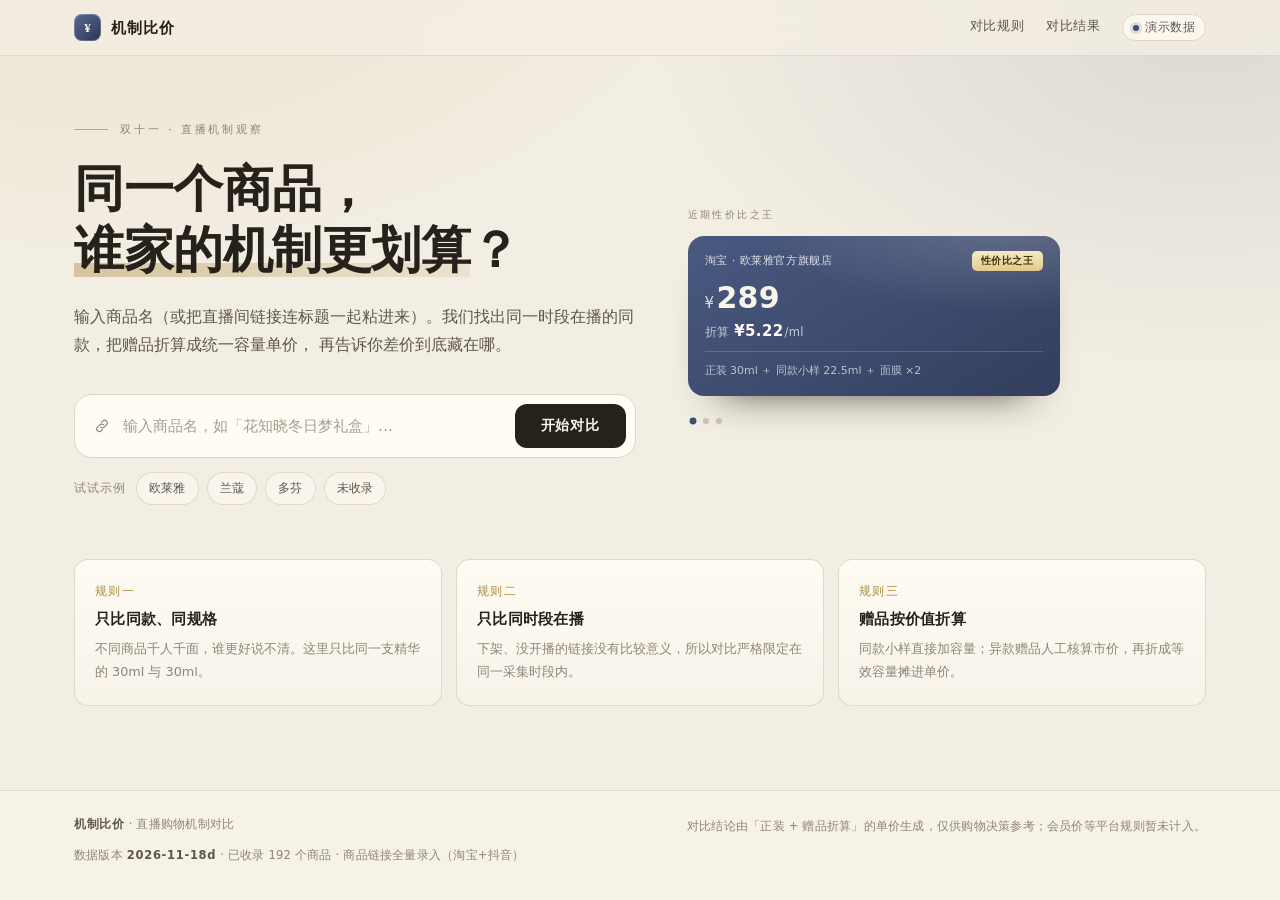
==== index.html @ 6959485c "Add files via upload" ====
<!DOCTYPE html>
<html lang="zh-CN">
<head>
<meta charset="UTF-8">
<meta name="viewport" content="width=device-width, initial-scale=1">
<title>机制比价 · 直播购物机制对比</title>
<link rel="stylesheet" href="assets/style.css">
</head>
<body>

<header class="nav">
  <div class="nav-inner">
    <a class="brand" href="#top">
      <span class="brand-mark"></span>
      <span class="brand-text">
        <strong>机制比价</strong>
      </span>
    </a>
    <nav class="nav-links">
      <a href="#rules">对比规则</a>
      <a href="#result" id="nav-result">对比结果</a>
      <span class="chip"><i></i>演示数据</span>
    </nav>
  </div>
</header>

<main id="top">

  <!-- 首页：输入 -->
  <section class="hero" id="home">
    <div class="hero-grid">
      <div class="hero-copy">
        <p class="eyebrow">双十一 · 直播机制观察</p>
        <h1>同一个商品，<br><span class="hl">谁家的机制更划算</span>？</h1>
        <p class="lede">
          输入商品名（或把直播间链接连标题一起粘进来）。我们找出同一时段在播的同款，把赠品折算成统一容量单价，
          再告诉你差价到底藏在哪。
        </p>

        <form class="search" id="search-form" autocomplete="off">
          <span class="search-icon" aria-hidden="true">
            <svg viewBox="0 0 24 24" width="18" height="18" fill="none" stroke="currentColor" stroke-width="1.6" stroke-linecap="round">
              <path d="M10 13.5a3.5 3.5 0 0 0 5 0l3-3a3.5 3.5 0 0 0-5-5l-1.6 1.6"/>
              <path d="M14 10.5a3.5 3.5 0 0 0-5 0l-3 3a3.5 3.5 0 0 0 5 5l1.6-1.6"/>
            </svg>
          </span>
          <input id="link-input" type="text" placeholder="输入商品名，如「花知晓冬日梦礼盒」…" aria-label="商品搜索">
          <button type="submit">开始对比</button>
        </form>

        <div class="samples">
          <span class="samples-label">试试示例</span>
          <button class="sample" data-sample="loreal">欧莱雅</button>
          <button class="sample" data-sample="lancome">兰蔻</button>
          <button class="sample" data-sample="dove">多芬</button>
          <button class="sample" data-sample="empty">未收录</button>
        </div>
      </div>

      <aside class="visual" aria-hidden="true">
        <p class="visual-label">近期性价比之王</p>

        <div class="vstage">
          <div class="vcard winner tone-a">
            <div class="vtop">
              <span>淘宝 · 欧莱雅官方旗舰店</span>
              <span class="vflag">性价比之王</span>
            </div>
            <div class="vprice"><span class="cur">¥</span>289</div>
            <div class="vunit">折算 <b>¥5.22</b>/ml</div>
            <div class="vmeta">正装 30ml ＋ 同款小样 22.5ml ＋ 面膜 ×2</div>
          </div>

          <div class="vcard winner tone-b">
            <div class="vtop">
              <span>抖音 · 大杨的日用铺</span>
              <span class="vflag">性价比之王</span>
            </div>
            <div class="vprice"><span class="cur">¥</span>59.9</div>
            <div class="vunit">折算 <b>¥0.067</b>/ml</div>
            <div class="vmeta">洗发水 700ml ＋ 同款旅行装 200ml</div>
          </div>

          <div class="vcard winner tone-c">
            <div class="vtop">
              <span>抖音 · 琦儿直播间</span>
              <span class="vflag">性价比之王</span>
            </div>
            <div class="vprice"><span class="cur">¥</span>899</div>
            <div class="vunit">折算 <b>¥17.98</b>/ml</div>
            <div class="vmeta">小黑瓶 50ml ＋ 同款小样 30ml ＋ 眼罩 ×1</div>
          </div>
        </div>

        <div class="vdots"><i></i><i></i><i></i></div>
      </aside>
    </div>

    <ul class="rules" id="rules">
      <li>
        <span class="rule-no">规则一</span>
        <h3>只比同款、同规格</h3>
        <p>不同商品千人千面，谁更好说不清。这里只比同一支精华的 30ml 与 30ml。</p>
      </li>
      <li>
        <span class="rule-no">规则二</span>
        <h3>只比同时段在播</h3>
        <p>下架、没开播的链接没有比较意义，所以对比严格限定在同一采集时段内。</p>
      </li>
      <li>
        <span class="rule-no">规则三</span>
        <h3>赠品按价值折算</h3>
        <p>同款小样直接加容量；异款赠品人工核算市价，再折成等效容量摊进单价。</p>
      </li>
    </ul>
  </section>

  <!-- 结果页 -->
  <section class="result" id="result" hidden aria-live="polite"></section>

</main>

<footer class="site-foot">
  <div class="foot-inner">
    <p><strong>机制比价</strong> · 直播购物机制对比</p>
    <p class="foot-note">对比结论由「正装 + 赠品折算」的单价生成，仅供购物决策参考；会员价等平台规则暂未计入。</p>
    <p class="foot-note">数据版本 <strong>2026-11-18d</strong> · 已收录 192 个商品 · 商品链接全量录入（淘宝+抖音）</p>
  </div>
</footer>

<script src="assets/data-v4.js"></script>
<script src="assets/app-v3.js"></script>
</body>
</html>
---- assets/style.css ----
/* ============ Design tokens ============ */
:root {
  --paper: #F3EEE3;
  --paper-2: #FBF7EE;
  --card: #FFFCF5;
  --ink: #26221B;
  --ink-2: #5D564B;
  --ink-3: #8E8577;
  --line: #DFD6C4;
  --line-2: #EDE5D6;

  --accent: #3E4C6E;
  --accent-d: #2C3550;
  --clay: #9A4E44;
  --clay-d: #7E3D35;
  --teal: #4E6A66;
  --teal-d: #3C5350;
  --sand: #A4874F;
  --sand-d: #85692F;

  --gold: #B08A3E;
  --radius-l: 18px;
  --shadow-soft: 0 26px 50px -38px rgba(38, 34, 27, .6);

  --sans: "PingFang SC", "Hiragino Sans GB", "Microsoft YaHei", system-ui, -apple-system, "Segoe UI", sans-serif;
  --serif: Georgia, "Times New Roman", "Songti SC", "SimSun", serif;
}

*, *::before, *::after { box-sizing: border-box; }

html { scroll-behavior: smooth; }

body {
  margin: 0;
  min-height: 100vh;
  display: flex;
  flex-direction: column;
  font-family: var(--sans);
  color: var(--ink);
  background:
    radial-gradient(920px 520px at 8% -10%, rgba(176, 138, 62, .12), transparent 70%),
    radial-gradient(820px 520px at 94% 2%, rgba(62, 76, 110, .13), transparent 68%),
    var(--paper);
  -webkit-font-smoothing: antialiased;
  text-rendering: optimizeLegibility;
}

main { flex: 1 0 auto; }
.site-foot { flex: 0 0 auto; }

::selection { background: rgba(176, 138, 62, .25); }

/* ============ Nav ============ */
.nav {
  position: sticky;
  top: 0;
  z-index: 50;
  background: rgba(243, 238, 227, .84);
  backdrop-filter: blur(12px);
  border-bottom: 1px solid rgba(223, 214, 196, .85);
}

.nav-inner {
  max-width: 1180px;
  margin: 0 auto;
  padding: 14px 24px;
  display: flex;
  align-items: center;
  justify-content: space-between;
  gap: 16px;
}

.brand { display: flex; align-items: center; gap: 10px; text-decoration: none; color: var(--ink); }

.brand-mark {
  position: relative;
  width: 27px; height: 27px;
  border-radius: 8px;
  background: linear-gradient(140deg, #5A6A94, var(--accent-d));
  box-shadow: inset 0 0 0 1px rgba(255, 255, 255, .22);
}
.brand-mark::after {
  content: "¥";
  position: absolute; inset: 0;
  display: grid; place-items: center;
  color: #F7F2E4;
  font-family: var(--serif);
  font-size: 13px; font-weight: 700;
}

.brand-text { display: flex; flex-direction: column; line-height: 1.2; }
.brand-text strong { font-size: 15px; letter-spacing: .07em; }

.nav-links { display: flex; align-items: center; gap: 22px; font-size: 13px; }
.nav-links a {
  position: relative;
  color: var(--ink-2);
  text-decoration: none;
  letter-spacing: .04em;
  padding-bottom: 3px;
}
.nav-links a::after {
  content: "";
  position: absolute; left: 0; right: 100%; bottom: 0;
  height: 1px; background: var(--ink);
  transition: right .28s ease;
}
.nav-links a:hover { color: var(--ink); }
.nav-links a:hover::after { right: 0; }

.chip {
  display: inline-flex; align-items: center; gap: 6px;
  font-size: 11.5px; letter-spacing: .04em;
  padding: 5px 10px;
  border-radius: 99px;
  border: 1px solid var(--line);
  background: rgba(255, 252, 245, .7);
  color: var(--ink-2);
  white-space: nowrap;
}
.chip i {
  width: 6px; height: 6px; border-radius: 50%;
  background: var(--accent);
  box-shadow: 0 0 0 3px rgba(62, 76, 110, .16);
}

/* ============ Hero ============ */
.hero {
  max-width: 1180px;
  margin: 0 auto;
  padding: 66px 24px 34px;
}

.hero-grid {
  display: grid;
  grid-template-columns: minmax(0, 1.04fr) minmax(0, .96fr);
  gap: 52px;
  align-items: center;
}

.eyebrow {
  margin: 0 0 22px;
  font-size: 11px;
  letter-spacing: .26em;
  text-transform: uppercase;
  color: var(--ink-3);
  display: flex; align-items: center; gap: 12px;
}
.eyebrow::before {
  content: "";
  width: 34px; height: 1px;
  background: var(--gold);
  opacity: .7;
}

h1 {
  margin: 0;
  font-size: clamp(32px, 3.9vw, 52px);
  line-height: 1.22;
  letter-spacing: -.01em;
  font-weight: 700;
}

.hl {
  white-space: nowrap;
  background-image: linear-gradient(90deg, rgba(176, 138, 62, .42), rgba(176, 138, 62, .12));
  background-repeat: no-repeat;
  background-size: 100% .28em;
  background-position: 0 96%;
}

.lede {
  max-width: 620px;
  margin: 22px 0 0;
  font-size: 15.5px;
  line-height: 1.85;
  color: var(--ink-2);
}

/* Search */
.search {
  display: flex;
  align-items: center;
  gap: 8px;
  max-width: 720px;
  margin: 34px 0 14px;
  padding: 9px 9px 9px 18px;
  background: var(--card);
  border: 1px solid var(--line);
  border-radius: 18px;
  box-shadow: 0 24px 44px -34px rgba(38, 34, 27, .65);
  transition: border-color .2s ease, box-shadow .2s ease;
}
.search:focus-within {
  border-color: rgba(62, 76, 110, .55);
  box-shadow: 0 0 0 4px rgba(62, 76, 110, .1), 0 24px 44px -34px rgba(38, 34, 27, .65);
}
.search-icon { color: var(--ink-3); display: flex; }
.search input {
  flex: 1;
  min-width: 0;
  padding: 12px 4px;
  border: 0;
  background: none;
  outline: none;
  font-family: inherit;
  font-size: 15px;
  color: var(--ink);
}
.search input::placeholder { color: #A79E8E; }

.search button {
  flex: 0 0 auto;
  padding: 13px 26px;
  border: 0;
  border-radius: 12px;
  background: var(--ink);
  color: #FBF7EC;
  font-family: inherit;
  font-size: 14px;
  font-weight: 600;
  letter-spacing: .05em;
  cursor: pointer;
  transition: transform .18s ease, background .18s ease, box-shadow .18s ease;
}
.search button:hover { background: #3A3429; transform: translateY(-1px); box-shadow: 0 10px 20px -14px rgba(38, 34, 27, .9); }
.search button:active { transform: translateY(0); }

.shake { animation: shake .38s ease; }
@keyframes shake {
  0%, 100% { transform: translateX(0); }
  25% { transform: translateX(-5px); }
  50% { transform: translateX(5px); }
  75% { transform: translateX(-3px); }
}

/* Samples */
.samples {
  display: flex;
  flex-wrap: wrap;
  align-items: center;
  gap: 8px;
  font-size: 12px;
  color: var(--ink-3);
}
.samples-label { letter-spacing: .08em; margin-right: 2px; }
.sample {
  padding: 7px 12px;
  border-radius: 99px;
  border: 1px solid rgba(223, 214, 196, .9);
  background: rgba(255, 252, 245, .55);
  color: var(--ink-2);
  font-family: inherit;
  font-size: 12px;
  letter-spacing: .02em;
  cursor: pointer;
  transition: all .18s ease;
}
.sample:hover {
  border-color: rgba(62, 76, 110, .55);
  color: var(--accent-d);
  background: rgba(255, 255, 250, .95);
  transform: translateY(-1px);
}
.sample.is-active {
  background: var(--accent-d);
  border-color: var(--accent-d);
  color: #F8F4E7;
}

/* Hero visual */
.visual {
  position: relative;
  display: flex;
  flex-direction: column;
  gap: 12px;
  padding-top: 4px;
}
.visual-label {
  margin: 0 0 2px;
  font-size: 10px;
  letter-spacing: .24em;
  text-transform: uppercase;
  color: var(--ink-3);
}
.vcard {
  position: relative;
  padding: 15px 17px 16px;
  border-radius: 16px;
  color: #F8F4E9;
  overflow: hidden;
  isolation: isolate;
  box-shadow: 0 26px 42px -32px rgba(38, 34, 27, .95);
  animation: cardIn .55s cubic-bezier(.22, .61, .36, 1) both;
}
.vcard::before {
  content: "";
  position: absolute; inset: 0;
  z-index: -1;
  background:
    radial-gradient(120% 100% at 88% -10%, rgba(255, 255, 255, .2), transparent 58%),
    linear-gradient(148deg, var(--c1), var(--c2));
}
.vstage {
  position: relative;
  height: 168px;
}
.vcard.winner {
  --c1: #4A5980; --c2: #333E5E;
  position: absolute;
  top: 0; left: 0;
  width: min(372px, 100%);
  margin: 0;
  opacity: 0;
  transform: translateY(14px) scale(.985);
  transition: opacity .4s ease, transform .4s ease;
  animation: none;
}
.vcard.winner.tone-b { --c1: #44717A; --c2: #2F555D; }
.vcard.winner.tone-c { --c1: #7E7089; --c2: #584C63; }
.vcard.winner.is-on { opacity: 1; transform: none; }

.vdots {
  display: flex;
  gap: 7px;
  margin: 2px 2px 0;
}
.vdots i {
  width: 6px; height: 6px;
  border-radius: 50%;
  background: #CFC5B0;
  transition: background .4s ease, transform .4s ease;
}
.vdots i.is-on { background: var(--accent); transform: scale(1.15); }

.vtop {
  display: flex;
  align-items: center;
  justify-content: space-between;
  gap: 10px;
  font-size: 11px;
  letter-spacing: .05em;
  color: rgba(255, 255, 255, .82);
}
.vrank {
  font-size: 10px;
  padding: 2px 8px;
  border-radius: 99px;
  border: 1px solid rgba(255, 255, 255, .24);
  color: rgba(255, 255, 255, .7);
}
.vflag {
  font-size: 10px;
  font-weight: 700;
  padding: 3px 9px;
  border-radius: 5px;
  color: #46360F;
  background: linear-gradient(180deg, #F6E9C2, #E3CA8B);
}
.vprice {
  display: flex;
  align-items: baseline;
  gap: 2px;
  margin-top: 12px;
  font-size: 30px;
  font-weight: 700;
  line-height: 1;
  letter-spacing: .01em;
}
.vprice .cur { font-size: 15px; font-weight: 500; opacity: .85; }
.vunit {
  margin-top: 9px;
  font-size: 11.5px;
  letter-spacing: .03em;
  color: rgba(255, 255, 255, .7);
}
.vunit b { font-size: 15px; font-weight: 700; color: #FFFDF6; margin: 0 1px; }
.vmeta {
  margin-top: 11px;
  padding-top: 10px;
  border-top: 1px solid rgba(255, 255, 255, .17);
  font-size: 11px;
  line-height: 1.65;
  color: rgba(255, 255, 255, .66);
}

/* Rules */
.rules {
  list-style: none;
  margin: 54px 0 0;
  padding: 0;
  display: grid;
  grid-template-columns: repeat(3, minmax(0, 1fr));
  gap: 14px;
}
.rules li {
  padding: 20px 20px 22px;
  border-radius: 14px;
  border: 1px solid rgba(223, 214, 196, .9);
  background: linear-gradient(180deg, rgba(255, 252, 245, .9), rgba(251, 247, 238, .55));
  box-shadow: 0 1px 0 rgba(255, 255, 255, .6) inset;
}
.rule-no {
  font-family: var(--serif);
  font-size: 12px;
  letter-spacing: .12em;
  color: var(--gold);
}
.rules h3 {
  margin: 10px 0 8px;
  font-size: 14.5px;
  font-weight: 600;
  letter-spacing: .02em;
}
.rules p {
  margin: 0;
  font-size: 12.8px;
  line-height: 1.8;
  color: var(--ink-3);
}

/* ============ Result ============ */
.result {
  max-width: 1180px;
  margin: 0 auto;
  padding: 26px 24px 90px;
}
.result.appear { animation: fadeUp .55s cubic-bezier(.22, .61, .36, 1) both; }

@keyframes fadeUp {
  from { opacity: 0; transform: translateY(14px); }
  to { opacity: 1; transform: translateY(0); }
}

.result-head {
  display: flex;
  align-items: center;
  justify-content: space-between;
  flex-wrap: wrap;
  gap: 14px;
  margin-bottom: 18px;
}
.result-head .left { display: flex; align-items: center; gap: 12px; flex-wrap: wrap; }
.result-head h2 {
  margin: 0;
  font-size: 25px;
  letter-spacing: .01em;
  font-weight: 700;
}
.stamp {
  display: inline-flex; align-items: center; gap: 7px;
  padding: 5px 11px;
  border-radius: 99px;
  border: 1px solid var(--line);
  background: rgba(255, 252, 245, .8);
  font-size: 11.5px;
  color: var(--ink-3);
  letter-spacing: .03em;
}
.stamp svg { color: var(--accent); }

.btn-ghost {
  padding: 10px 18px;
  border-radius: 10px;
  border: 1px solid var(--ink);
  background: transparent;
  color: var(--ink);
  font-family: inherit;
  font-size: 13px;
  letter-spacing: .04em;
  cursor: pointer;
  transition: all .2s ease;
}
.btn-ghost:hover { background: var(--ink); color: #FBF7EC; }

/* Product bar */
.product-bar {
  display: flex;
  align-items: center;
  gap: 16px;
  flex-wrap: wrap;
  padding: 15px 20px;
  margin-bottom: 18px;
  border-radius: 16px;
  border: 1px solid var(--line);
  background: linear-gradient(180deg, #FFFCF6, #FAF5E9);
}
.pb-thumb {
  width: 42px; height: 52px;
  flex: 0 0 auto;
  display: grid; place-items: center;
  border-radius: 9px;
  background: #F1EAD9;
  border: 1px solid rgba(223, 214, 196, .9);
}
.pb-thumb svg { height: 42px; width: auto; }
.pb-text { min-width: 0; }
.pb-text .pb-brand {
  font-size: 10.5px;
  letter-spacing: .18em;
  color: var(--ink-3);
  text-transform: uppercase;
  margin-bottom: 4px;
}
.pb-text h3 {
  margin: 0;
  font-size: 16px;
  font-weight: 650;
  letter-spacing: .01em;
}
.pb-tags { display: flex; align-items: center; gap: 7px; margin-top: 7px; flex-wrap: wrap; }
.pb-tag {
  font-size: 11px;
  padding: 3px 8px;
  border-radius: 5px;
  background: rgba(62, 76, 110, .1);
  color: var(--accent-d);
  letter-spacing: .03em;
}
.pb-tag.neutral { background: rgba(142, 133, 119, .12); color: var(--ink-2); }
.pb-meta {
  margin-left: auto;
  display: flex;
  align-items: center;
  gap: 8px;
  flex-wrap: wrap;
  font-size: 11.5px;
  color: var(--ink-3);
}
.pb-meta span { display: inline-flex; align-items: center; gap: 6px; }
.pb-meta span + span::before {
  content: "";
  width: 1px; height: 11px;
  background: var(--line);
  margin-right: 4px;
}

/* Cards */
.cards {
  display: flex;
  flex-wrap: wrap;
  gap: 15px;
  margin-bottom: 24px;
}

.lcard {
  position: relative;
  flex: 1 1 240px;
  max-width: 620px;
  padding: 19px 20px 18px;
  border-radius: var(--radius-l);
  color: #F8F4E9;
  overflow: hidden;
  isolation: isolate;
  box-shadow: 0 26px 44px -34px rgba(38, 34, 27, .85);
  animation: cardIn .5s cubic-bezier(.22, .61, .36, 1) both;
}
.lcard:nth-child(2) { animation-delay: .06s; }
.lcard:nth-child(3) { animation-delay: .12s; }
.lcard:nth-child(4) { animation-delay: .18s; }

@keyframes cardIn {
  from { opacity: 0; transform: translateY(12px) scale(.99); }
  to { opacity: 1; transform: none; }
}

.lcard::before {
  content: "";
  position: absolute; inset: 0;
  z-index: -1;
  background:
    radial-gradient(120% 100% at 88% -10%, rgba(255, 255, 255, .20), transparent 58%),
    linear-gradient(148deg, var(--c1), var(--c2));
}

.lcard[data-tone="indigo"]  { --c1: #4A5980; --c2: #333E5E; }
.lcard[data-tone="mist"]    { --c1: #66799A; --c2: #4C5B77; }
.lcard[data-tone="slate"]   { --c1: #44717A; --c2: #2F555D; }
.lcard[data-tone="mauve"]   { --c1: #7E7089; --c2: #584C63; }

.lcard .top-row {
  display: flex;
  align-items: center;
  justify-content: space-between;
  gap: 10px;
}

.pill {
  display: inline-flex; align-items: center; gap: 6px;
  padding: 5px 10px;
  border-radius: 99px;
  font-size: 11px;
  letter-spacing: .04em;
  background: rgba(255, 255, 255, .16);
  border: 1px solid rgba(255, 255, 255, .22);
  color: rgba(255, 255, 255, .92);
  white-space: nowrap;
}
.pill.official { background: rgba(255, 255, 255, .94); color: #4A4132; border-color: transparent; }

.rank-pill {
  padding: 4px 10px;
  border-radius: 6px;
  font-size: 11px;
  letter-spacing: .04em;
  color: rgba(255, 255, 255, .68);
  border: 1px solid rgba(255, 255, 255, .22);
  white-space: nowrap;
}
.rank-pill.best {
  color: #46360F;
  font-weight: 700;
  border-color: transparent;
  background: linear-gradient(180deg, #F6E9C2, #E3CA8B);
  box-shadow: 0 6px 14px -10px rgba(0, 0, 0, .8);
}

.lcard .main {
  display: flex;
  align-items: center;
  gap: 14px;
  margin: 15px 0 12px;
}
.thumb {
  flex: 0 0 auto;
  width: 64px; height: 82px;
  border-radius: 10px;
  display: grid; place-items: center;
  background: rgba(255, 255, 255, .13);
  border: 1px solid rgba(255, 255, 255, .2);
}
.thumb svg { height: 62px; width: auto; display: block; }

.main-text { min-width: 0; }
.channel {
  display: flex; align-items: center; gap: 7px;
  flex-wrap: wrap;
  font-size: 14.5px;
  font-weight: 650;
  letter-spacing: .02em;
  line-height: 1.35;
}
.channel .dot { width: 5px; height: 5px; border-radius: 50%; background: rgba(255, 255, 255, .55); flex: 0 0 auto; }
.verified {
  display: inline-flex; align-items: center; justify-content: center;
  width: 16px; height: 16px;
  flex: 0 0 auto;
  border-radius: 50%;
  background: rgba(255, 255, 255, .92);
  color: #41517C;
}
.price-row {
  display: flex;
  align-items: baseline;
  flex-wrap: wrap;
  gap: 4px 9px;
  margin-top: 6px;
}

/* 4 列及以上时的紧凑排列 */
.cards.dense .lcard { padding: 17px 16px 16px; }
.cards.dense .price { font-size: 23px; }
.cards.dense .price .cur { font-size: 13px; }
.cards.dense .was { font-size: 10.5px; }
.cards.dense .off-tag { font-size: 10px; padding: 2px 6px; }
.cards.dense .thumb { width: 54px; height: 70px; }
.cards.dense .thumb svg { height: 52px; }
.cards.dense .share { width: 94px; }
.cards.dense .bundle { font-size: 11.8px; line-height: 1.8; }
.cards.dense .unit-block .v { font-size: 15.5px; }
.price { font-size: 27px; font-weight: 700; letter-spacing: .01em; line-height: 1; }
.price .cur { font-size: 15px; font-weight: 500; margin-right: 1px; opacity: .85; }
.was {
  font-size: 11.5px;
  color: rgba(255, 255, 255, .55);
  text-decoration: line-through;
}
.off-tag {
  font-size: 10.5px;
  padding: 2px 7px;
  border-radius: 4px;
  background: rgba(255, 255, 255, .17);
  border: 1px solid rgba(255, 255, 255, .2);
  letter-spacing: .03em;
  white-space: nowrap;
}

.bundle {
  margin: 0 0 12px;
  padding: 0;
  list-style: none;
  font-size: 12.4px;
  line-height: 1.85;
  color: rgba(255, 255, 255, .82);
}
.bundle li { display: flex; gap: 8px; }
.bundle li::before {
  content: "";
  flex: 0 0 auto;
  width: 4px; height: 4px;
  margin-top: .72em;
  border-radius: 50%;
  background: rgba(255, 255, 255, .45);
}

.lcard .foot {
  display: flex;
  align-items: flex-end;
  justify-content: space-between;
  gap: 12px;
  padding-top: 12px;
  border-top: 1px solid rgba(255, 255, 255, .18);
}
.unit-block .k {
  font-size: 10px;
  letter-spacing: .09em;
  color: rgba(255, 255, 255, .58);
  margin-bottom: 4px;
}
.unit-block .v {
  font-size: 17px;
  font-weight: 700;
  letter-spacing: .01em;
}
.unit-block .v small { font-size: 11px; font-weight: 500; opacity: .72; margin-left: 2px; }

.share { width: 118px; flex: 0 0 auto; }
.share .k {
  font-size: 10px;
  letter-spacing: .05em;
  color: rgba(255, 255, 255, .6);
  display: flex;
  justify-content: space-between;
  margin-bottom: 6px;
}
.bar {
  height: 5px;
  border-radius: 99px;
  background: rgba(255, 255, 255, .2);
  overflow: hidden;
}
.bar i {
  display: block;
  height: 100%;
  border-radius: 99px;
  background: rgba(255, 255, 255, .88);
  width: 0;
  animation: grow .9s cubic-bezier(.22, .61, .36, 1) .18s forwards;
}
@keyframes grow { to { width: var(--w); } }

.note {
  margin: 10px 0 0;
  font-size: 11px;
  color: rgba(255, 255, 255, .6);
  letter-spacing: .02em;
}

/* ============ Pick view（选择直播间） ============ */
.pick-hint { font-size: 12px; color: var(--ink-3); letter-spacing: .02em; }

.btn-back {
  display: inline-flex;
  align-items: center;
  gap: 7px;
  padding: 9px 14px 9px 11px;
  border-radius: 10px;
  border: 1px solid var(--line);
  background: transparent;
  color: var(--ink-2);
  font-family: inherit;
  font-size: 13px;
  letter-spacing: .03em;
  cursor: pointer;
  transition: all .18s ease;
}
.btn-back:hover { border-color: var(--ink); color: var(--ink); background: rgba(255, 252, 245, .8); }
.btn-back svg { flex: 0 0 auto; }

.btn-primary {
  padding: 12px 24px;
  border: 0;
  border-radius: 11px;
  background: var(--accent-d);
  color: #FBF7EC;
  font-family: inherit;
  font-size: 13.5px;
  font-weight: 600;
  letter-spacing: .05em;
  cursor: pointer;
  transition: transform .18s ease, background .18s ease, opacity .18s ease;
}
.btn-primary:hover:not([disabled]) { background: #3B4868; transform: translateY(-1px); }
.btn-primary[disabled] { opacity: .4; cursor: not-allowed; }

.pick-card {
  border-radius: var(--radius-l);
  border: 1px solid var(--line);
  background: var(--card);
  box-shadow: var(--shadow-soft);
  overflow: hidden;
}

.pick-row {
  display: flex;
  align-items: center;
  gap: 15px;
  padding: 14px 20px;
  border-bottom: 1px solid var(--line-2);
  cursor: pointer;
  user-select: none;
  transition: background .15s ease;
}
.pick-row:hover { background: #FBF7EF; }
.pick-row:last-of-type { border-bottom: 0; }
.pick-row.is-off { opacity: .45; }

.pick-rank {
  flex: 0 0 auto;
  width: 27px; height: 27px;
  border-radius: 8px;
  display: grid; place-items: center;
  background: #F1EADA;
  color: var(--ink-2);
  font-size: 12px;
  font-weight: 700;
}
.pick-row.is-top .pick-rank { background: rgba(62, 76, 110, .1); color: var(--accent-d); }

.pick-main { flex: 1; min-width: 0; }
.pick-name {
  display: flex;
  align-items: center;
  gap: 7px;
  flex-wrap: wrap;
  font-size: 14px;
  font-weight: 650;
  letter-spacing: .01em;
}
.pick-sub {
  margin-top: 4px;
  font-size: 12px;
  color: var(--ink-3);
  line-height: 1.6;
  overflow: hidden;
  text-overflow: ellipsis;
  white-space: nowrap;
}
.rec-tag {
  font-size: 10px;
  font-weight: 600;
  letter-spacing: .05em;
  padding: 2px 8px;
  border-radius: 99px;
  color: #8A6722;
  background: rgba(176, 138, 62, .12);
  border: 1px solid rgba(176, 138, 62, .3);
}

.pick-heat { flex: 0 0 132px; text-align: right; }
.heat-top {
  display: flex;
  align-items: baseline;
  justify-content: flex-end;
  gap: 5px;
}
.heat-num { font-size: 17px; font-weight: 700; color: var(--accent-d); letter-spacing: .01em; }
.heat-unit { font-size: 10px; color: var(--ink-3); letter-spacing: .08em; }
.heat-bar {
  display: block;
  width: 118px;
  height: 4px;
  margin: 7px 0 0 auto;
  border-radius: 99px;
  background: var(--line-2);
  overflow: hidden;
}
.heat-bar i { display: block; height: 100%; border-radius: 99px; background: var(--accent); opacity: .7; }

.pick-check {
  flex: 0 0 auto;
  width: 21px; height: 21px;
  border-radius: 6px;
  border: 1.5px solid #CFC5B0;
  background: #FFFDF8;
  position: relative;
  transition: all .15s ease;
}
.pick-row:hover .pick-check { border-color: var(--accent); }
.pick-row.is-checked .pick-check { background: var(--accent-d); border-color: var(--accent-d); }
.pick-check::after {
  content: "";
  position: absolute;
  left: 6.5px; top: 3px;
  width: 5px; height: 10px;
  border: solid #FBF7EC;
  border-width: 0 2px 2px 0;
  transform: rotate(45deg) scale(.6);
  opacity: 0;
  transition: all .15s ease;
}
.pick-row.is-checked .pick-check::after { opacity: 1; transform: rotate(45deg) scale(1); }

.pick-foot {
  display: flex;
  align-items: center;
  justify-content: space-between;
  flex-wrap: wrap;
  gap: 12px;
  padding: 15px 20px;
  background: #FBF7EF;
  border-top: 1px solid var(--line);
}
.pick-count { font-size: 12.5px; color: var(--ink-2); letter-spacing: .02em; }
.pick-count b { color: var(--accent-d); font-size: 14px; }
.pick-count.over { color: #9A4E44; }

.pick-row.deny { animation: shake .38s ease; }

/* ============ Compare table ============ */
.table-card {
  border-radius: var(--radius-l);
  border: 1px solid var(--line);
  background: var(--card);
  box-shadow: var(--shadow-soft);
  overflow: hidden;
}
.table-wrap { overflow-x: auto; }
.cmp {
  min-width: 760px;
}
.cmp .row {
  display: grid;
  grid-template-columns: var(--tpl, 152px 1fr 1fr);
  align-items: stretch;
}
.cmp .cell {
  padding: 13px 18px;
  border-bottom: 1px solid var(--line-2);
  font-size: 13.5px;
  color: var(--ink);
  display: flex;
  flex-direction: column;
  justify-content: center;
  min-width: 0;
}
.cmp .row:last-child .cell { border-bottom: 0; }
.cmp .cell.label {
  font-size: 12px;
  color: var(--ink-3);
  letter-spacing: .05em;
  background: linear-gradient(90deg, #FBF7EF, rgba(251, 247, 239, .3));
}
.cmp .cell:not(.label) {
  align-items: center;
  text-align: center;
  border-left: 1px solid var(--line-2);
}

.cmp .row.head .cell {
  padding-top: 16px;
  padding-bottom: 14px;
  border-bottom: 1px solid var(--line);
  background: #FBF7EF;
}
.col-head { align-items: center; text-align: center; gap: 5px; }
.col-head .p {
  font-size: 10.5px;
  letter-spacing: .1em;
  color: var(--ink-3);
}
.col-head .a { font-size: 13.5px; font-weight: 650; }
.col-head .best-flag {
  font-size: 10px;
  color: var(--gold);
  letter-spacing: .08em;
  font-weight: 600;
}

.cell.big b { font-size: 21px; font-weight: 700; letter-spacing: .01em; }
.cell.big em { font-style: normal; font-size: 11px; color: var(--ink-3); margin-left: 2px; }

.cell.best { background: rgba(176, 138, 62, .085); }
.cell.best b { color: #8A6722; }

.mark {
  width: 6px; height: 6px;
  margin-top: 7px;
  border-radius: 50%;
  border: 1.5px solid var(--gold);
  display: block;
}

.gift-line {
  display: flex;
  align-items: baseline;
  justify-content: center;
  gap: 6px;
  font-size: 12.5px;
  line-height: 1.75;
  color: var(--ink-2);
}
.gift-line em { font-style: normal; font-size: 11px; color: var(--ink-3); }

.mini-bar {
  width: 100%;
  max-width: 132px;
  height: 5px;
  border-radius: 99px;
  background: var(--line-2);
  overflow: hidden;
  margin-top: 7px;
}
.mini-bar i { display: block; height: 100%; background: var(--accent); border-radius: 99px; opacity: .75; }

.cell .muted { color: var(--ink-3); font-size: 12.5px; line-height: 1.7; }
.cell .strong { font-weight: 650; }

/* Conclusion */
.conclusion {
  margin-top: 18px;
  padding: 20px 22px;
  border-radius: 14px;
  border: 1px solid var(--line);
  border-left: 3px solid var(--gold);
  background: linear-gradient(120deg, #FBF6E9, #F5EEDD);
  font-size: 14px;
  line-height: 1.95;
  color: var(--ink-2);
}
.conclusion .lead {
  font-weight: 700;
  color: var(--ink);
  letter-spacing: .04em;
  margin-right: 6px;
}
.conclusion b { color: #8A6722; font-weight: 650; }

.provenance {
  margin-top: 14px;
  display: flex;
  flex-wrap: wrap;
  align-items: center;
  gap: 6px 14px;
  font-size: 11.5px;
  color: var(--ink-3);
  letter-spacing: .02em;
}
.provenance span { display: inline-flex; align-items: center; gap: 6px; }
.provenance span::before {
  content: "";
  width: 4px; height: 4px;
  border-radius: 50%;
  background: var(--line);
}
.provenance span:first-child::before { display: none; }
.provenance .warn { color: #9A6B3C; }

/* ============ Empty state ============ */
.empty {
  max-width: 880px;
  margin: 8px auto 0;
  padding: 54px 32px 50px;
  text-align: center;
  border-radius: var(--radius-l);
  border: 1px dashed rgba(190, 179, 158, .9);
  background: linear-gradient(180deg, rgba(255, 252, 245, .85), rgba(250, 245, 235, .55));
}
.empty-icon {
  width: 46px; height: 46px;
  margin: 0 auto 18px;
  border-radius: 50%;
  display: grid; place-items: center;
  background: #F1EADA;
  border: 1px solid rgba(223, 214, 196, .9);
  color: var(--ink-3);
}
.empty h3 {
  margin: 0 0 10px;
  font-size: 17px;
  font-weight: 650;
  letter-spacing: .02em;
}
.empty p {
  max-width: 460px;
  margin: 0 auto;
  font-size: 13px;
  line-height: 1.9;
  color: var(--ink-3);
}
.empty-meta {
  margin: 22px auto 24px;
  display: flex;
  justify-content: center;
  flex-wrap: wrap;
  gap: 7px;
  max-width: 520px;
}
.empty-meta span {
  font-size: 11.5px;
  padding: 4px 10px;
  border-radius: 99px;
  background: rgba(62, 76, 110, .08);
  color: var(--accent-d);
  letter-spacing: .02em;
}

/* ============ Footer ============ */
.site-foot {
  border-top: 1px solid rgba(223, 214, 196, .9);
  background: rgba(250, 246, 236, .6);
}
.foot-inner {
  max-width: 1180px;
  margin: 0 auto;
  padding: 26px 24px 34px;
  display: flex;
  justify-content: space-between;
  flex-wrap: wrap;
  gap: 10px 24px;
  font-size: 11.5px;
  color: var(--ink-3);
  letter-spacing: .02em;
}
.foot-inner p { margin: 0; }
.foot-inner strong { color: var(--ink-2); letter-spacing: .06em; }
.foot-note { max-width: 560px; line-height: 1.7; }

/* ============ Responsive ============ */
@media (max-width: 960px) {
  .hero-grid { grid-template-columns: 1fr; gap: 34px; }
  .visual { display: none; }
}

@media (max-width: 860px) {
  .rules { grid-template-columns: 1fr; gap: 10px; }
  .rules li { padding: 16px 18px; }
}

@media (max-width: 720px) {
  .nav-links a { display: none; }
  .hero { padding: 48px 20px 24px; }
  .lede { font-size: 14.5px; }
  .search {
    flex-wrap: wrap;
    padding: 12px;
    border-radius: 16px;
  }
  .search-icon { display: none; }
  .search input { flex: 1 1 100%; padding: 6px 8px 12px; }
  .search button { flex: 1 1 100%; }
  .result { padding: 20px 20px 70px; }
  .result-head h2 { font-size: 21px; }
  .pb-meta { margin-left: 0; width: 100%; }
  .lcard { max-width: none; }
  .cmp { min-width: 640px; }
  .cmp .cell { padding: 12px 12px; font-size: 12.5px; }
  .pick-row { padding: 12px 14px; gap: 11px; }
  .pick-rank { width: 24px; height: 24px; font-size: 11px; }
  .pick-heat { flex: 0 0 78px; }
  .heat-num { font-size: 15px; }
  .heat-bar { width: 68px; }
  .pick-sub { white-space: normal; }
  .pick-name { font-size: 13px; }
  .pick-foot { padding: 13px 14px; }
  .cell.big b { font-size: 17px; }
  .conclusion { font-size: 13px; padding: 16px 16px; }
  .empty { padding: 40px 20px; }
}
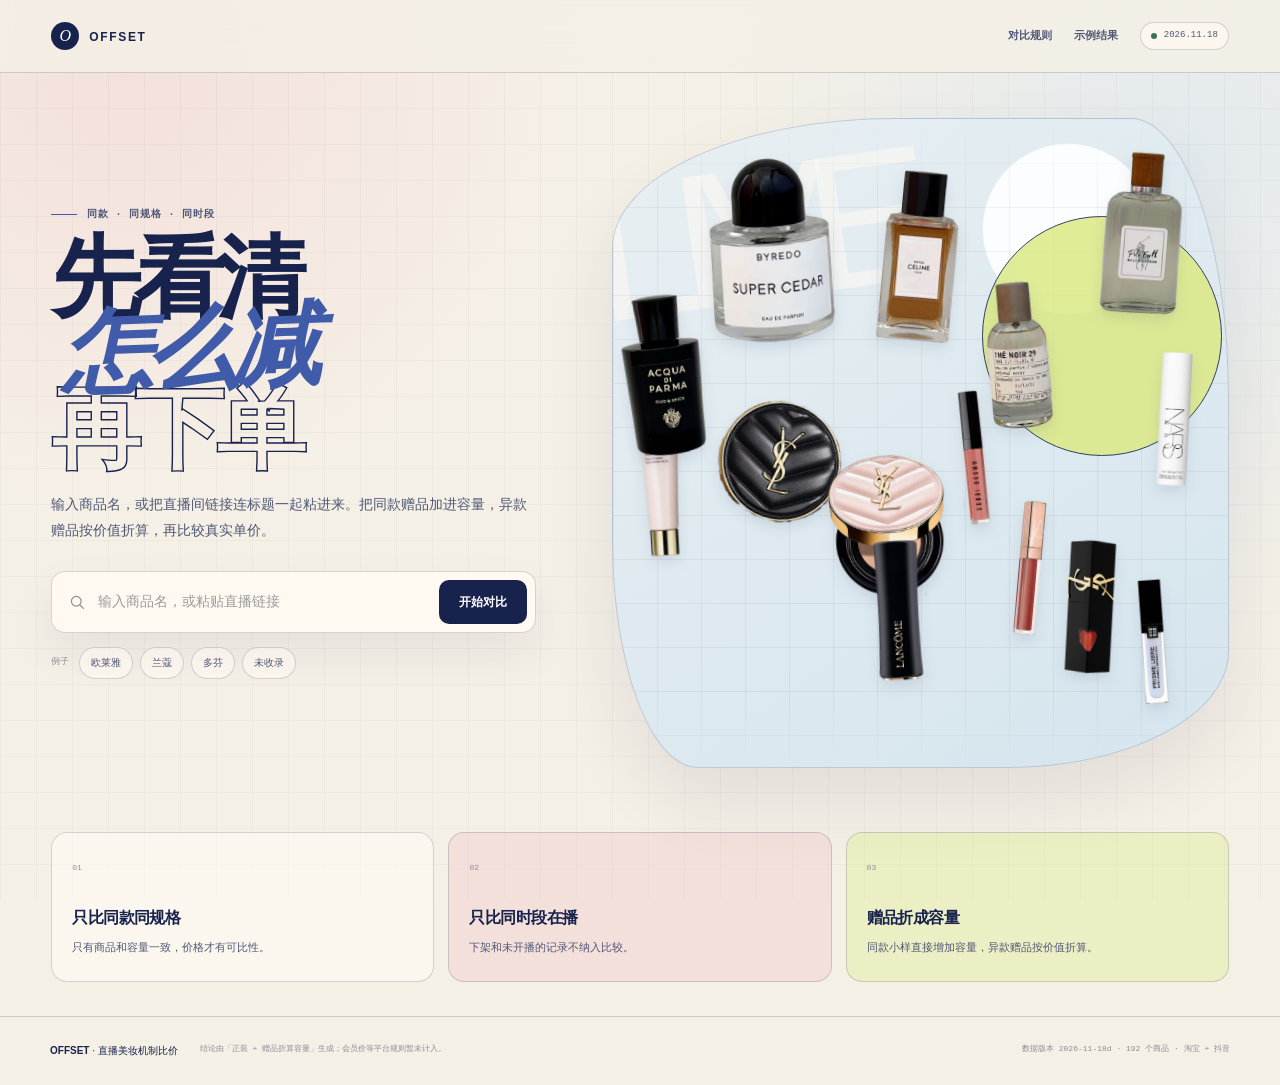
==== commit a29e0ef6: "Add files via upload" ====
--- a/index.html
+++ b/index.html
@@ -1,134 +1,149 @@
-<!DOCTYPE html>
-<html lang="zh-CN">
-<head>
-<meta charset="UTF-8">
-<meta name="viewport" content="width=device-width, initial-scale=1">
-<title>机制比价 · 直播购物机制对比</title>
-<link rel="stylesheet" href="assets/style.css">
-</head>
-<body>
-
-<header class="nav">
-  <div class="nav-inner">
-    <a class="brand" href="#top">
-      <span class="brand-mark"></span>
-      <span class="brand-text">
-        <strong>机制比价</strong>
-      </span>
-    </a>
-    <nav class="nav-links">
-      <a href="#rules">对比规则</a>
-      <a href="#result" id="nav-result">对比结果</a>
-      <span class="chip"><i></i>演示数据</span>
-    </nav>
-  </div>
-</header>
-
-<main id="top">
-
-  <!-- 首页：输入 -->
-  <section class="hero" id="home">
-    <div class="hero-grid">
-      <div class="hero-copy">
-        <p class="eyebrow">双十一 · 直播机制观察</p>
-        <h1>同一个商品，<br><span class="hl">谁家的机制更划算</span>？</h1>
-        <p class="lede">
-          输入商品名（或把直播间链接连标题一起粘进来）。我们找出同一时段在播的同款，把赠品折算成统一容量单价，
-          再告诉你差价到底藏在哪。
-        </p>
-
-        <form class="search" id="search-form" autocomplete="off">
-          <span class="search-icon" aria-hidden="true">
-            <svg viewBox="0 0 24 24" width="18" height="18" fill="none" stroke="currentColor" stroke-width="1.6" stroke-linecap="round">
-              <path d="M10 13.5a3.5 3.5 0 0 0 5 0l3-3a3.5 3.5 0 0 0-5-5l-1.6 1.6"/>
-              <path d="M14 10.5a3.5 3.5 0 0 0-5 0l-3 3a3.5 3.5 0 0 0 5 5l1.6-1.6"/>
-            </svg>
-          </span>
-          <input id="link-input" type="text" placeholder="输入商品名，如「花知晓冬日梦礼盒」…" aria-label="商品搜索">
-          <button type="submit">开始对比</button>
-        </form>
-
-        <div class="samples">
-          <span class="samples-label">试试示例</span>
-          <button class="sample" data-sample="loreal">欧莱雅</button>
-          <button class="sample" data-sample="lancome">兰蔻</button>
-          <button class="sample" data-sample="dove">多芬</button>
-          <button class="sample" data-sample="empty">未收录</button>
-        </div>
-      </div>
-
-      <aside class="visual" aria-hidden="true">
-        <p class="visual-label">近期性价比之王</p>
-
-        <div class="vstage">
-          <div class="vcard winner tone-a">
-            <div class="vtop">
-              <span>淘宝 · 欧莱雅官方旗舰店</span>
-              <span class="vflag">性价比之王</span>
-            </div>
-            <div class="vprice"><span class="cur">¥</span>289</div>
-            <div class="vunit">折算 <b>¥5.22</b>/ml</div>
-            <div class="vmeta">正装 30ml ＋ 同款小样 22.5ml ＋ 面膜 ×2</div>
-          </div>
-
-          <div class="vcard winner tone-b">
-            <div class="vtop">
-              <span>抖音 · 大杨的日用铺</span>
-              <span class="vflag">性价比之王</span>
-            </div>
-            <div class="vprice"><span class="cur">¥</span>59.9</div>
-            <div class="vunit">折算 <b>¥0.067</b>/ml</div>
-            <div class="vmeta">洗发水 700ml ＋ 同款旅行装 200ml</div>
-          </div>
-
-          <div class="vcard winner tone-c">
-            <div class="vtop">
-              <span>抖音 · 琦儿直播间</span>
-              <span class="vflag">性价比之王</span>
-            </div>
-            <div class="vprice"><span class="cur">¥</span>899</div>
-            <div class="vunit">折算 <b>¥17.98</b>/ml</div>
-            <div class="vmeta">小黑瓶 50ml ＋ 同款小样 30ml ＋ 眼罩 ×1</div>
-          </div>
-        </div>
-
-        <div class="vdots"><i></i><i></i><i></i></div>
-      </aside>
-    </div>
-
-    <ul class="rules" id="rules">
-      <li>
-        <span class="rule-no">规则一</span>
-        <h3>只比同款、同规格</h3>
-        <p>不同商品千人千面，谁更好说不清。这里只比同一支精华的 30ml 与 30ml。</p>
-      </li>
-      <li>
-        <span class="rule-no">规则二</span>
-        <h3>只比同时段在播</h3>
-        <p>下架、没开播的链接没有比较意义，所以对比严格限定在同一采集时段内。</p>
-      </li>
-      <li>
-        <span class="rule-no">规则三</span>
-        <h3>赠品按价值折算</h3>
-        <p>同款小样直接加容量；异款赠品人工核算市价，再折成等效容量摊进单价。</p>
-      </li>
-    </ul>
-  </section>
-
-  <!-- 结果页 -->
-  <section class="result" id="result" hidden aria-live="polite"></section>
-
-</main>
-
-<footer class="site-foot">
-  <div class="foot-inner">
-    <p><strong>机制比价</strong> · 直播购物机制对比</p>
-    <p class="foot-note">对比结论由「正装 + 赠品折算」的单价生成，仅供购物决策参考；会员价等平台规则暂未计入。</p>
-    <p class="foot-note">数据版本 <strong>2026-11-18d</strong> · 已收录 192 个商品 · 商品链接全量录入（淘宝+抖音）</p>
-  </div>
-</footer>
-
-<script src="assets/data-v4.js"></script>
-<script src="assets/app-v3.js"></script>
-</body>
-</html>
+<!doctype html>
+<html lang="zh-CN">
+  <head>
+    <meta charset="UTF-8" />
+    <meta name="viewport" content="width=device-width, initial-scale=1" />
+    <meta
+      name="description"
+      content="同一商品、同一规格的直播机制比价。将赠品折算为等效容量后比较真实单价。"
+    />
+    <title>OFFSET · 直播美妆机制比价</title>
+    <link rel="stylesheet" href="assets/style.css" />
+  </head>
+  <body>
+    <a class="skip-link" href="#home">跳到主要内容</a>
+
+    <header class="nav">
+      <div class="nav-inner">
+        <a class="brand" href="#top" aria-label="返回首页">
+          <span class="brand-mark">O</span>
+          <span class="brand-text"><strong>OFFSET</strong></span>
+        </a>
+        <nav class="nav-links" aria-label="主要导航">
+          <a href="#rules">对比规则</a>
+          <a href="#result" id="nav-result">示例结果</a>
+          <span class="chip"><i></i>2026.11.18</span>
+        </nav>
+      </div>
+    </header>
+
+    <main id="top">
+      <section class="hero" id="home">
+        <div class="hero-grid">
+          <div class="hero-copy">
+            <p class="eyebrow">同款 · 同规格 · 同时段</p>
+            <h1 id="hero-title">
+              <span>先看清</span>
+              <span class="hl">怎么减</span>
+              <span class="outline">再下单</span>
+            </h1>
+            <p class="lede">
+              输入商品名，或把直播间链接连标题一起粘进来。把同款赠品加进容量，异款赠品按价值折算，再比较真实单价。
+            </p>
+
+            <form class="search" id="search-form" autocomplete="off">
+              <span class="search-icon" aria-hidden="true">
+                <svg viewBox="0 0 24 24" width="18" height="18" fill="none" stroke="currentColor" stroke-width="1.6" stroke-linecap="round">
+                  <circle cx="11" cy="11" r="6.5"></circle>
+                  <path d="m16 16 4.5 4.5"></path>
+                </svg>
+              </span>
+              <input id="link-input" type="text" placeholder="输入商品名，或粘贴直播链接" aria-label="商品或直播链接" />
+              <button type="submit">开始对比</button>
+            </form>
+
+            <div class="samples">
+              <span class="samples-label">例子</span>
+              <button class="sample" data-sample="loreal" type="button">欧莱雅</button>
+              <button class="sample" data-sample="lancome" type="button">兰蔻</button>
+              <button class="sample" data-sample="dove" type="button">多芬</button>
+              <button class="sample" data-sample="empty" type="button">未收录</button>
+            </div>
+          </div>
+
+          <div class="hero-visual" data-draggable-stage aria-label="可拖动的美妆商品陈列">
+            <span class="visual-word">LIVE</span>
+            <span class="visual-orbit"></span>
+
+            <div class="hero-product-grid">
+              <figure class="hero-product" tabindex="0" data-drag-item aria-label="Byredo Super Cedar 香水，可拖动">
+                <img src="assets/hero-products/Byredo_SuperCedar.webp" alt="" draggable="false" />
+              </figure>
+              <figure class="hero-product" tabindex="0" data-drag-item aria-label="Acqua di Parma Oud and Spice 香水，可拖动">
+                <img src="assets/hero-products/AcquaDiParma_OudSpice.webp" alt="" draggable="false" />
+              </figure>
+              <figure class="hero-product" tabindex="0" data-drag-item aria-label="Celine Reptile 香水，可拖动">
+                <img src="assets/hero-products/Celine_Reptile.webp" alt="" draggable="false" />
+              </figure>
+              <figure class="hero-product" tabindex="0" data-drag-item aria-label="Le Labo The Noir 29 香水，可拖动">
+                <img src="assets/hero-products/LeLabo_TheNoir29.webp" alt="" draggable="false" />
+              </figure>
+              <figure class="hero-product" tabindex="0" data-drag-item aria-label="Polo Earth Ralph Lauren 香水，可拖动">
+                <img src="assets/hero-products/PoloEarth_RalphLauren.webp" alt="" draggable="false" />
+              </figure>
+              <figure class="hero-product" tabindex="0" data-drag-item aria-label="Estée Lauder Futurist 妆前乳，可拖动">
+                <img src="assets/hero-products/EsteeLauder_Futurist_Primer.webp" alt="" draggable="false" />
+              </figure>
+              <figure class="hero-product" tabindex="0" data-drag-item aria-label="YSL 黑色气垫，可拖动">
+                <img src="assets/hero-products/YSL_Black_Cushion.webp" alt="" draggable="false" />
+              </figure>
+              <figure class="hero-product" tabindex="0" data-drag-item aria-label="YSL 粉色气垫，可拖动">
+                <img src="assets/hero-products/YSL_Pink_Cushion.webp" alt="" draggable="false" />
+              </figure>
+              <figure class="hero-product" tabindex="0" data-drag-item aria-label="Bobbi Brown 唇釉，可拖动">
+                <img src="assets/hero-products/BobbiBrown_Lip.webp" alt="" draggable="false" />
+              </figure>
+              <figure class="hero-product" tabindex="0" data-drag-item aria-label="NARS 唇膏，可拖动">
+                <img src="assets/hero-products/NARS_Lipstick.webp" alt="" draggable="false" />
+              </figure>
+              <figure class="hero-product" tabindex="0" data-drag-item aria-label="兰蔻唇膏，可拖动">
+                <img src="assets/hero-products/Lancome_Lipstick.webp" alt="" draggable="false" />
+              </figure>
+              <figure class="hero-product" tabindex="0" data-drag-item aria-label="YSL 心形唇膏，可拖动">
+                <img src="assets/hero-products/YSL_Heart_Lipstick.webp" alt="" draggable="false" />
+              </figure>
+              <figure class="hero-product" tabindex="0" data-drag-item aria-label="CPB 遮瑕笔，可拖动">
+                <img src="assets/hero-products/CPB_Concealer.webp" alt="" draggable="false" />
+              </figure>
+              <figure class="hero-product" tabindex="0" data-drag-item aria-label="NARS 调色隔离，可拖动">
+                <img src="assets/hero-products/NARS_ToneUp_Veil.webp" alt="" draggable="false" />
+              </figure>
+            </div>
+          </div>
+        </div>
+
+        <ul class="rules" id="rules">
+          <li>
+            <span class="rule-no">01</span>
+            <h3>只比同款同规格</h3>
+            <p>只有商品和容量一致，价格才有可比性。</p>
+          </li>
+          <li>
+            <span class="rule-no">02</span>
+            <h3>只比同时段在播</h3>
+            <p>下架和未开播的记录不纳入比较。</p>
+          </li>
+          <li>
+            <span class="rule-no">03</span>
+            <h3>赠品折成容量</h3>
+            <p>同款小样直接增加容量，异款赠品按价值折算。</p>
+          </li>
+        </ul>
+      </section>
+
+      <section class="result" id="result" hidden aria-live="polite"></section>
+    </main>
+
+    <footer class="site-foot">
+      <div class="foot-inner">
+        <p><strong>OFFSET</strong> · 直播美妆机制比价</p>
+        <p class="foot-note">结论由「正装 + 赠品折算容量」生成；会员价等平台规则暂未计入。</p>
+        <p class="foot-note">数据版本 2026-11-18d · 192 个商品 · 淘宝 + 抖音</p>
+      </div>
+    </footer>
+
+    <script src="assets/data-v4.js"></script>
+    <script src="assets/app-v3.js"></script>
+    <script src="assets/hero-drag.js"></script>
+  </body>
+</html>
--- a/assets/style.css
+++ b/assets/style.css
@@ -1,1169 +1,1804 @@
-/* ============ Design tokens ============ */
-:root {
-  --paper: #F3EEE3;
-  --paper-2: #FBF7EE;
-  --card: #FFFCF5;
-  --ink: #26221B;
-  --ink-2: #5D564B;
-  --ink-3: #8E8577;
-  --line: #DFD6C4;
-  --line-2: #EDE5D6;
-
-  --accent: #3E4C6E;
-  --accent-d: #2C3550;
-  --clay: #9A4E44;
-  --clay-d: #7E3D35;
-  --teal: #4E6A66;
-  --teal-d: #3C5350;
-  --sand: #A4874F;
-  --sand-d: #85692F;
-
-  --gold: #B08A3E;
-  --radius-l: 18px;
-  --shadow-soft: 0 26px 50px -38px rgba(38, 34, 27, .6);
-
-  --sans: "PingFang SC", "Hiragino Sans GB", "Microsoft YaHei", system-ui, -apple-system, "Segoe UI", sans-serif;
-  --serif: Georgia, "Times New Roman", "Songti SC", "SimSun", serif;
-}
-
-*, *::before, *::after { box-sizing: border-box; }
-
-html { scroll-behavior: smooth; }
-
-body {
-  margin: 0;
-  min-height: 100vh;
-  display: flex;
-  flex-direction: column;
-  font-family: var(--sans);
-  color: var(--ink);
-  background:
-    radial-gradient(920px 520px at 8% -10%, rgba(176, 138, 62, .12), transparent 70%),
-    radial-gradient(820px 520px at 94% 2%, rgba(62, 76, 110, .13), transparent 68%),
-    var(--paper);
-  -webkit-font-smoothing: antialiased;
-  text-rendering: optimizeLegibility;
-}
-
-main { flex: 1 0 auto; }
-.site-foot { flex: 0 0 auto; }
-
-::selection { background: rgba(176, 138, 62, .25); }
-
-/* ============ Nav ============ */
-.nav {
-  position: sticky;
-  top: 0;
-  z-index: 50;
-  background: rgba(243, 238, 227, .84);
-  backdrop-filter: blur(12px);
-  border-bottom: 1px solid rgba(223, 214, 196, .85);
-}
-
-.nav-inner {
-  max-width: 1180px;
-  margin: 0 auto;
-  padding: 14px 24px;
-  display: flex;
-  align-items: center;
-  justify-content: space-between;
-  gap: 16px;
-}
-
-.brand { display: flex; align-items: center; gap: 10px; text-decoration: none; color: var(--ink); }
-
-.brand-mark {
-  position: relative;
-  width: 27px; height: 27px;
-  border-radius: 8px;
-  background: linear-gradient(140deg, #5A6A94, var(--accent-d));
-  box-shadow: inset 0 0 0 1px rgba(255, 255, 255, .22);
-}
-.brand-mark::after {
-  content: "¥";
-  position: absolute; inset: 0;
-  display: grid; place-items: center;
-  color: #F7F2E4;
-  font-family: var(--serif);
-  font-size: 13px; font-weight: 700;
-}
-
-.brand-text { display: flex; flex-direction: column; line-height: 1.2; }
-.brand-text strong { font-size: 15px; letter-spacing: .07em; }
-
-.nav-links { display: flex; align-items: center; gap: 22px; font-size: 13px; }
-.nav-links a {
-  position: relative;
-  color: var(--ink-2);
-  text-decoration: none;
-  letter-spacing: .04em;
-  padding-bottom: 3px;
-}
-.nav-links a::after {
-  content: "";
-  position: absolute; left: 0; right: 100%; bottom: 0;
-  height: 1px; background: var(--ink);
-  transition: right .28s ease;
-}
-.nav-links a:hover { color: var(--ink); }
-.nav-links a:hover::after { right: 0; }
-
-.chip {
-  display: inline-flex; align-items: center; gap: 6px;
-  font-size: 11.5px; letter-spacing: .04em;
-  padding: 5px 10px;
-  border-radius: 99px;
-  border: 1px solid var(--line);
-  background: rgba(255, 252, 245, .7);
-  color: var(--ink-2);
-  white-space: nowrap;
-}
-.chip i {
-  width: 6px; height: 6px; border-radius: 50%;
-  background: var(--accent);
-  box-shadow: 0 0 0 3px rgba(62, 76, 110, .16);
-}
-
-/* ============ Hero ============ */
-.hero {
-  max-width: 1180px;
-  margin: 0 auto;
-  padding: 66px 24px 34px;
-}
-
-.hero-grid {
-  display: grid;
-  grid-template-columns: minmax(0, 1.04fr) minmax(0, .96fr);
-  gap: 52px;
-  align-items: center;
-}
-
-.eyebrow {
-  margin: 0 0 22px;
-  font-size: 11px;
-  letter-spacing: .26em;
-  text-transform: uppercase;
-  color: var(--ink-3);
-  display: flex; align-items: center; gap: 12px;
-}
-.eyebrow::before {
-  content: "";
-  width: 34px; height: 1px;
-  background: var(--gold);
-  opacity: .7;
-}
-
-h1 {
-  margin: 0;
-  font-size: clamp(32px, 3.9vw, 52px);
-  line-height: 1.22;
-  letter-spacing: -.01em;
-  font-weight: 700;
-}
-
-.hl {
-  white-space: nowrap;
-  background-image: linear-gradient(90deg, rgba(176, 138, 62, .42), rgba(176, 138, 62, .12));
-  background-repeat: no-repeat;
-  background-size: 100% .28em;
-  background-position: 0 96%;
-}
-
-.lede {
-  max-width: 620px;
-  margin: 22px 0 0;
-  font-size: 15.5px;
-  line-height: 1.85;
-  color: var(--ink-2);
-}
-
-/* Search */
-.search {
-  display: flex;
-  align-items: center;
-  gap: 8px;
-  max-width: 720px;
-  margin: 34px 0 14px;
-  padding: 9px 9px 9px 18px;
-  background: var(--card);
-  border: 1px solid var(--line);
-  border-radius: 18px;
-  box-shadow: 0 24px 44px -34px rgba(38, 34, 27, .65);
-  transition: border-color .2s ease, box-shadow .2s ease;
-}
-.search:focus-within {
-  border-color: rgba(62, 76, 110, .55);
-  box-shadow: 0 0 0 4px rgba(62, 76, 110, .1), 0 24px 44px -34px rgba(38, 34, 27, .65);
-}
-.search-icon { color: var(--ink-3); display: flex; }
-.search input {
-  flex: 1;
-  min-width: 0;
-  padding: 12px 4px;
-  border: 0;
-  background: none;
-  outline: none;
-  font-family: inherit;
-  font-size: 15px;
-  color: var(--ink);
-}
-.search input::placeholder { color: #A79E8E; }
-
-.search button {
-  flex: 0 0 auto;
-  padding: 13px 26px;
-  border: 0;
-  border-radius: 12px;
-  background: var(--ink);
-  color: #FBF7EC;
-  font-family: inherit;
-  font-size: 14px;
-  font-weight: 600;
-  letter-spacing: .05em;
-  cursor: pointer;
-  transition: transform .18s ease, background .18s ease, box-shadow .18s ease;
-}
-.search button:hover { background: #3A3429; transform: translateY(-1px); box-shadow: 0 10px 20px -14px rgba(38, 34, 27, .9); }
-.search button:active { transform: translateY(0); }
-
-.shake { animation: shake .38s ease; }
-@keyframes shake {
-  0%, 100% { transform: translateX(0); }
-  25% { transform: translateX(-5px); }
-  50% { transform: translateX(5px); }
-  75% { transform: translateX(-3px); }
-}
-
-/* Samples */
-.samples {
-  display: flex;
-  flex-wrap: wrap;
-  align-items: center;
-  gap: 8px;
-  font-size: 12px;
-  color: var(--ink-3);
-}
-.samples-label { letter-spacing: .08em; margin-right: 2px; }
-.sample {
-  padding: 7px 12px;
-  border-radius: 99px;
-  border: 1px solid rgba(223, 214, 196, .9);
-  background: rgba(255, 252, 245, .55);
-  color: var(--ink-2);
-  font-family: inherit;
-  font-size: 12px;
-  letter-spacing: .02em;
-  cursor: pointer;
-  transition: all .18s ease;
-}
-.sample:hover {
-  border-color: rgba(62, 76, 110, .55);
-  color: var(--accent-d);
-  background: rgba(255, 255, 250, .95);
-  transform: translateY(-1px);
-}
-.sample.is-active {
-  background: var(--accent-d);
-  border-color: var(--accent-d);
-  color: #F8F4E7;
-}
-
-/* Hero visual */
-.visual {
-  position: relative;
-  display: flex;
-  flex-direction: column;
-  gap: 12px;
-  padding-top: 4px;
-}
-.visual-label {
-  margin: 0 0 2px;
-  font-size: 10px;
-  letter-spacing: .24em;
-  text-transform: uppercase;
-  color: var(--ink-3);
-}
-.vcard {
-  position: relative;
-  padding: 15px 17px 16px;
-  border-radius: 16px;
-  color: #F8F4E9;
-  overflow: hidden;
-  isolation: isolate;
-  box-shadow: 0 26px 42px -32px rgba(38, 34, 27, .95);
-  animation: cardIn .55s cubic-bezier(.22, .61, .36, 1) both;
-}
-.vcard::before {
-  content: "";
-  position: absolute; inset: 0;
-  z-index: -1;
-  background:
-    radial-gradient(120% 100% at 88% -10%, rgba(255, 255, 255, .2), transparent 58%),
-    linear-gradient(148deg, var(--c1), var(--c2));
-}
-.vstage {
-  position: relative;
-  height: 168px;
-}
-.vcard.winner {
-  --c1: #4A5980; --c2: #333E5E;
-  position: absolute;
-  top: 0; left: 0;
-  width: min(372px, 100%);
-  margin: 0;
-  opacity: 0;
-  transform: translateY(14px) scale(.985);
-  transition: opacity .4s ease, transform .4s ease;
-  animation: none;
-}
-.vcard.winner.tone-b { --c1: #44717A; --c2: #2F555D; }
-.vcard.winner.tone-c { --c1: #7E7089; --c2: #584C63; }
-.vcard.winner.is-on { opacity: 1; transform: none; }
-
-.vdots {
-  display: flex;
-  gap: 7px;
-  margin: 2px 2px 0;
-}
-.vdots i {
-  width: 6px; height: 6px;
-  border-radius: 50%;
-  background: #CFC5B0;
-  transition: background .4s ease, transform .4s ease;
-}
-.vdots i.is-on { background: var(--accent); transform: scale(1.15); }
-
-.vtop {
-  display: flex;
-  align-items: center;
-  justify-content: space-between;
-  gap: 10px;
-  font-size: 11px;
-  letter-spacing: .05em;
-  color: rgba(255, 255, 255, .82);
-}
-.vrank {
-  font-size: 10px;
-  padding: 2px 8px;
-  border-radius: 99px;
-  border: 1px solid rgba(255, 255, 255, .24);
-  color: rgba(255, 255, 255, .7);
-}
-.vflag {
-  font-size: 10px;
-  font-weight: 700;
-  padding: 3px 9px;
-  border-radius: 5px;
-  color: #46360F;
-  background: linear-gradient(180deg, #F6E9C2, #E3CA8B);
-}
-.vprice {
-  display: flex;
-  align-items: baseline;
-  gap: 2px;
-  margin-top: 12px;
-  font-size: 30px;
-  font-weight: 700;
-  line-height: 1;
-  letter-spacing: .01em;
-}
-.vprice .cur { font-size: 15px; font-weight: 500; opacity: .85; }
-.vunit {
-  margin-top: 9px;
-  font-size: 11.5px;
-  letter-spacing: .03em;
-  color: rgba(255, 255, 255, .7);
-}
-.vunit b { font-size: 15px; font-weight: 700; color: #FFFDF6; margin: 0 1px; }
-.vmeta {
-  margin-top: 11px;
-  padding-top: 10px;
-  border-top: 1px solid rgba(255, 255, 255, .17);
-  font-size: 11px;
-  line-height: 1.65;
-  color: rgba(255, 255, 255, .66);
-}
-
-/* Rules */
-.rules {
-  list-style: none;
-  margin: 54px 0 0;
-  padding: 0;
-  display: grid;
-  grid-template-columns: repeat(3, minmax(0, 1fr));
-  gap: 14px;
-}
-.rules li {
-  padding: 20px 20px 22px;
-  border-radius: 14px;
-  border: 1px solid rgba(223, 214, 196, .9);
-  background: linear-gradient(180deg, rgba(255, 252, 245, .9), rgba(251, 247, 238, .55));
-  box-shadow: 0 1px 0 rgba(255, 255, 255, .6) inset;
-}
-.rule-no {
-  font-family: var(--serif);
-  font-size: 12px;
-  letter-spacing: .12em;
-  color: var(--gold);
-}
-.rules h3 {
-  margin: 10px 0 8px;
-  font-size: 14.5px;
-  font-weight: 600;
-  letter-spacing: .02em;
-}
-.rules p {
-  margin: 0;
-  font-size: 12.8px;
-  line-height: 1.8;
-  color: var(--ink-3);
-}
-
-/* ============ Result ============ */
-.result {
-  max-width: 1180px;
-  margin: 0 auto;
-  padding: 26px 24px 90px;
-}
-.result.appear { animation: fadeUp .55s cubic-bezier(.22, .61, .36, 1) both; }
-
-@keyframes fadeUp {
-  from { opacity: 0; transform: translateY(14px); }
-  to { opacity: 1; transform: translateY(0); }
-}
-
-.result-head {
-  display: flex;
-  align-items: center;
-  justify-content: space-between;
-  flex-wrap: wrap;
-  gap: 14px;
-  margin-bottom: 18px;
-}
-.result-head .left { display: flex; align-items: center; gap: 12px; flex-wrap: wrap; }
-.result-head h2 {
-  margin: 0;
-  font-size: 25px;
-  letter-spacing: .01em;
-  font-weight: 700;
-}
-.stamp {
-  display: inline-flex; align-items: center; gap: 7px;
-  padding: 5px 11px;
-  border-radius: 99px;
-  border: 1px solid var(--line);
-  background: rgba(255, 252, 245, .8);
-  font-size: 11.5px;
-  color: var(--ink-3);
-  letter-spacing: .03em;
-}
-.stamp svg { color: var(--accent); }
-
-.btn-ghost {
-  padding: 10px 18px;
-  border-radius: 10px;
-  border: 1px solid var(--ink);
-  background: transparent;
-  color: var(--ink);
-  font-family: inherit;
-  font-size: 13px;
-  letter-spacing: .04em;
-  cursor: pointer;
-  transition: all .2s ease;
-}
-.btn-ghost:hover { background: var(--ink); color: #FBF7EC; }
-
-/* Product bar */
-.product-bar {
-  display: flex;
-  align-items: center;
-  gap: 16px;
-  flex-wrap: wrap;
-  padding: 15px 20px;
-  margin-bottom: 18px;
-  border-radius: 16px;
-  border: 1px solid var(--line);
-  background: linear-gradient(180deg, #FFFCF6, #FAF5E9);
-}
-.pb-thumb {
-  width: 42px; height: 52px;
-  flex: 0 0 auto;
-  display: grid; place-items: center;
-  border-radius: 9px;
-  background: #F1EAD9;
-  border: 1px solid rgba(223, 214, 196, .9);
-}
-.pb-thumb svg { height: 42px; width: auto; }
-.pb-text { min-width: 0; }
-.pb-text .pb-brand {
-  font-size: 10.5px;
-  letter-spacing: .18em;
-  color: var(--ink-3);
-  text-transform: uppercase;
-  margin-bottom: 4px;
-}
-.pb-text h3 {
-  margin: 0;
-  font-size: 16px;
-  font-weight: 650;
-  letter-spacing: .01em;
-}
-.pb-tags { display: flex; align-items: center; gap: 7px; margin-top: 7px; flex-wrap: wrap; }
-.pb-tag {
-  font-size: 11px;
-  padding: 3px 8px;
-  border-radius: 5px;
-  background: rgba(62, 76, 110, .1);
-  color: var(--accent-d);
-  letter-spacing: .03em;
-}
-.pb-tag.neutral { background: rgba(142, 133, 119, .12); color: var(--ink-2); }
-.pb-meta {
-  margin-left: auto;
-  display: flex;
-  align-items: center;
-  gap: 8px;
-  flex-wrap: wrap;
-  font-size: 11.5px;
-  color: var(--ink-3);
-}
-.pb-meta span { display: inline-flex; align-items: center; gap: 6px; }
-.pb-meta span + span::before {
-  content: "";
-  width: 1px; height: 11px;
-  background: var(--line);
-  margin-right: 4px;
-}
-
-/* Cards */
-.cards {
-  display: flex;
-  flex-wrap: wrap;
-  gap: 15px;
-  margin-bottom: 24px;
-}
-
-.lcard {
-  position: relative;
-  flex: 1 1 240px;
-  max-width: 620px;
-  padding: 19px 20px 18px;
-  border-radius: var(--radius-l);
-  color: #F8F4E9;
-  overflow: hidden;
-  isolation: isolate;
-  box-shadow: 0 26px 44px -34px rgba(38, 34, 27, .85);
-  animation: cardIn .5s cubic-bezier(.22, .61, .36, 1) both;
-}
-.lcard:nth-child(2) { animation-delay: .06s; }
-.lcard:nth-child(3) { animation-delay: .12s; }
-.lcard:nth-child(4) { animation-delay: .18s; }
-
-@keyframes cardIn {
-  from { opacity: 0; transform: translateY(12px) scale(.99); }
-  to { opacity: 1; transform: none; }
-}
-
-.lcard::before {
-  content: "";
-  position: absolute; inset: 0;
-  z-index: -1;
-  background:
-    radial-gradient(120% 100% at 88% -10%, rgba(255, 255, 255, .20), transparent 58%),
-    linear-gradient(148deg, var(--c1), var(--c2));
-}
-
-.lcard[data-tone="indigo"]  { --c1: #4A5980; --c2: #333E5E; }
-.lcard[data-tone="mist"]    { --c1: #66799A; --c2: #4C5B77; }
-.lcard[data-tone="slate"]   { --c1: #44717A; --c2: #2F555D; }
-.lcard[data-tone="mauve"]   { --c1: #7E7089; --c2: #584C63; }
-
-.lcard .top-row {
-  display: flex;
-  align-items: center;
-  justify-content: space-between;
-  gap: 10px;
-}
-
-.pill {
-  display: inline-flex; align-items: center; gap: 6px;
-  padding: 5px 10px;
-  border-radius: 99px;
-  font-size: 11px;
-  letter-spacing: .04em;
-  background: rgba(255, 255, 255, .16);
-  border: 1px solid rgba(255, 255, 255, .22);
-  color: rgba(255, 255, 255, .92);
-  white-space: nowrap;
-}
-.pill.official { background: rgba(255, 255, 255, .94); color: #4A4132; border-color: transparent; }
-
-.rank-pill {
-  padding: 4px 10px;
-  border-radius: 6px;
-  font-size: 11px;
-  letter-spacing: .04em;
-  color: rgba(255, 255, 255, .68);
-  border: 1px solid rgba(255, 255, 255, .22);
-  white-space: nowrap;
-}
-.rank-pill.best {
-  color: #46360F;
-  font-weight: 700;
-  border-color: transparent;
-  background: linear-gradient(180deg, #F6E9C2, #E3CA8B);
-  box-shadow: 0 6px 14px -10px rgba(0, 0, 0, .8);
-}
-
-.lcard .main {
-  display: flex;
-  align-items: center;
-  gap: 14px;
-  margin: 15px 0 12px;
-}
-.thumb {
-  flex: 0 0 auto;
-  width: 64px; height: 82px;
-  border-radius: 10px;
-  display: grid; place-items: center;
-  background: rgba(255, 255, 255, .13);
-  border: 1px solid rgba(255, 255, 255, .2);
-}
-.thumb svg { height: 62px; width: auto; display: block; }
-
-.main-text { min-width: 0; }
-.channel {
-  display: flex; align-items: center; gap: 7px;
-  flex-wrap: wrap;
-  font-size: 14.5px;
-  font-weight: 650;
-  letter-spacing: .02em;
-  line-height: 1.35;
-}
-.channel .dot { width: 5px; height: 5px; border-radius: 50%; background: rgba(255, 255, 255, .55); flex: 0 0 auto; }
-.verified {
-  display: inline-flex; align-items: center; justify-content: center;
-  width: 16px; height: 16px;
-  flex: 0 0 auto;
-  border-radius: 50%;
-  background: rgba(255, 255, 255, .92);
-  color: #41517C;
-}
-.price-row {
-  display: flex;
-  align-items: baseline;
-  flex-wrap: wrap;
-  gap: 4px 9px;
-  margin-top: 6px;
-}
-
-/* 4 列及以上时的紧凑排列 */
-.cards.dense .lcard { padding: 17px 16px 16px; }
-.cards.dense .price { font-size: 23px; }
-.cards.dense .price .cur { font-size: 13px; }
-.cards.dense .was { font-size: 10.5px; }
-.cards.dense .off-tag { font-size: 10px; padding: 2px 6px; }
-.cards.dense .thumb { width: 54px; height: 70px; }
-.cards.dense .thumb svg { height: 52px; }
-.cards.dense .share { width: 94px; }
-.cards.dense .bundle { font-size: 11.8px; line-height: 1.8; }
-.cards.dense .unit-block .v { font-size: 15.5px; }
-.price { font-size: 27px; font-weight: 700; letter-spacing: .01em; line-height: 1; }
-.price .cur { font-size: 15px; font-weight: 500; margin-right: 1px; opacity: .85; }
-.was {
-  font-size: 11.5px;
-  color: rgba(255, 255, 255, .55);
-  text-decoration: line-through;
-}
-.off-tag {
-  font-size: 10.5px;
-  padding: 2px 7px;
-  border-radius: 4px;
-  background: rgba(255, 255, 255, .17);
-  border: 1px solid rgba(255, 255, 255, .2);
-  letter-spacing: .03em;
-  white-space: nowrap;
-}
-
-.bundle {
-  margin: 0 0 12px;
-  padding: 0;
-  list-style: none;
-  font-size: 12.4px;
-  line-height: 1.85;
-  color: rgba(255, 255, 255, .82);
-}
-.bundle li { display: flex; gap: 8px; }
-.bundle li::before {
-  content: "";
-  flex: 0 0 auto;
-  width: 4px; height: 4px;
-  margin-top: .72em;
-  border-radius: 50%;
-  background: rgba(255, 255, 255, .45);
-}
-
-.lcard .foot {
-  display: flex;
-  align-items: flex-end;
-  justify-content: space-between;
-  gap: 12px;
-  padding-top: 12px;
-  border-top: 1px solid rgba(255, 255, 255, .18);
-}
-.unit-block .k {
-  font-size: 10px;
-  letter-spacing: .09em;
-  color: rgba(255, 255, 255, .58);
-  margin-bottom: 4px;
-}
-.unit-block .v {
-  font-size: 17px;
-  font-weight: 700;
-  letter-spacing: .01em;
-}
-.unit-block .v small { font-size: 11px; font-weight: 500; opacity: .72; margin-left: 2px; }
-
-.share { width: 118px; flex: 0 0 auto; }
-.share .k {
-  font-size: 10px;
-  letter-spacing: .05em;
-  color: rgba(255, 255, 255, .6);
-  display: flex;
-  justify-content: space-between;
-  margin-bottom: 6px;
-}
-.bar {
-  height: 5px;
-  border-radius: 99px;
-  background: rgba(255, 255, 255, .2);
-  overflow: hidden;
-}
-.bar i {
-  display: block;
-  height: 100%;
-  border-radius: 99px;
-  background: rgba(255, 255, 255, .88);
-  width: 0;
-  animation: grow .9s cubic-bezier(.22, .61, .36, 1) .18s forwards;
-}
-@keyframes grow { to { width: var(--w); } }
-
-.note {
-  margin: 10px 0 0;
-  font-size: 11px;
-  color: rgba(255, 255, 255, .6);
-  letter-spacing: .02em;
-}
-
-/* ============ Pick view（选择直播间） ============ */
-.pick-hint { font-size: 12px; color: var(--ink-3); letter-spacing: .02em; }
-
-.btn-back {
-  display: inline-flex;
-  align-items: center;
-  gap: 7px;
-  padding: 9px 14px 9px 11px;
-  border-radius: 10px;
-  border: 1px solid var(--line);
-  background: transparent;
-  color: var(--ink-2);
-  font-family: inherit;
-  font-size: 13px;
-  letter-spacing: .03em;
-  cursor: pointer;
-  transition: all .18s ease;
-}
-.btn-back:hover { border-color: var(--ink); color: var(--ink); background: rgba(255, 252, 245, .8); }
-.btn-back svg { flex: 0 0 auto; }
-
-.btn-primary {
-  padding: 12px 24px;
-  border: 0;
-  border-radius: 11px;
-  background: var(--accent-d);
-  color: #FBF7EC;
-  font-family: inherit;
-  font-size: 13.5px;
-  font-weight: 600;
-  letter-spacing: .05em;
-  cursor: pointer;
-  transition: transform .18s ease, background .18s ease, opacity .18s ease;
-}
-.btn-primary:hover:not([disabled]) { background: #3B4868; transform: translateY(-1px); }
-.btn-primary[disabled] { opacity: .4; cursor: not-allowed; }
-
-.pick-card {
-  border-radius: var(--radius-l);
-  border: 1px solid var(--line);
-  background: var(--card);
-  box-shadow: var(--shadow-soft);
-  overflow: hidden;
-}
-
-.pick-row {
-  display: flex;
-  align-items: center;
-  gap: 15px;
-  padding: 14px 20px;
-  border-bottom: 1px solid var(--line-2);
-  cursor: pointer;
-  user-select: none;
-  transition: background .15s ease;
-}
-.pick-row:hover { background: #FBF7EF; }
-.pick-row:last-of-type { border-bottom: 0; }
-.pick-row.is-off { opacity: .45; }
-
-.pick-rank {
-  flex: 0 0 auto;
-  width: 27px; height: 27px;
-  border-radius: 8px;
-  display: grid; place-items: center;
-  background: #F1EADA;
-  color: var(--ink-2);
-  font-size: 12px;
-  font-weight: 700;
-}
-.pick-row.is-top .pick-rank { background: rgba(62, 76, 110, .1); color: var(--accent-d); }
-
-.pick-main { flex: 1; min-width: 0; }
-.pick-name {
-  display: flex;
-  align-items: center;
-  gap: 7px;
-  flex-wrap: wrap;
-  font-size: 14px;
-  font-weight: 650;
-  letter-spacing: .01em;
-}
-.pick-sub {
-  margin-top: 4px;
-  font-size: 12px;
-  color: var(--ink-3);
-  line-height: 1.6;
-  overflow: hidden;
-  text-overflow: ellipsis;
-  white-space: nowrap;
-}
-.rec-tag {
-  font-size: 10px;
-  font-weight: 600;
-  letter-spacing: .05em;
-  padding: 2px 8px;
-  border-radius: 99px;
-  color: #8A6722;
-  background: rgba(176, 138, 62, .12);
-  border: 1px solid rgba(176, 138, 62, .3);
-}
-
-.pick-heat { flex: 0 0 132px; text-align: right; }
-.heat-top {
-  display: flex;
-  align-items: baseline;
-  justify-content: flex-end;
-  gap: 5px;
-}
-.heat-num { font-size: 17px; font-weight: 700; color: var(--accent-d); letter-spacing: .01em; }
-.heat-unit { font-size: 10px; color: var(--ink-3); letter-spacing: .08em; }
-.heat-bar {
-  display: block;
-  width: 118px;
-  height: 4px;
-  margin: 7px 0 0 auto;
-  border-radius: 99px;
-  background: var(--line-2);
-  overflow: hidden;
-}
-.heat-bar i { display: block; height: 100%; border-radius: 99px; background: var(--accent); opacity: .7; }
-
-.pick-check {
-  flex: 0 0 auto;
-  width: 21px; height: 21px;
-  border-radius: 6px;
-  border: 1.5px solid #CFC5B0;
-  background: #FFFDF8;
-  position: relative;
-  transition: all .15s ease;
-}
-.pick-row:hover .pick-check { border-color: var(--accent); }
-.pick-row.is-checked .pick-check { background: var(--accent-d); border-color: var(--accent-d); }
-.pick-check::after {
-  content: "";
-  position: absolute;
-  left: 6.5px; top: 3px;
-  width: 5px; height: 10px;
-  border: solid #FBF7EC;
-  border-width: 0 2px 2px 0;
-  transform: rotate(45deg) scale(.6);
-  opacity: 0;
-  transition: all .15s ease;
-}
-.pick-row.is-checked .pick-check::after { opacity: 1; transform: rotate(45deg) scale(1); }
-
-.pick-foot {
-  display: flex;
-  align-items: center;
-  justify-content: space-between;
-  flex-wrap: wrap;
-  gap: 12px;
-  padding: 15px 20px;
-  background: #FBF7EF;
-  border-top: 1px solid var(--line);
-}
-.pick-count { font-size: 12.5px; color: var(--ink-2); letter-spacing: .02em; }
-.pick-count b { color: var(--accent-d); font-size: 14px; }
-.pick-count.over { color: #9A4E44; }
-
-.pick-row.deny { animation: shake .38s ease; }
-
-/* ============ Compare table ============ */
-.table-card {
-  border-radius: var(--radius-l);
-  border: 1px solid var(--line);
-  background: var(--card);
-  box-shadow: var(--shadow-soft);
-  overflow: hidden;
-}
-.table-wrap { overflow-x: auto; }
-.cmp {
-  min-width: 760px;
-}
-.cmp .row {
-  display: grid;
-  grid-template-columns: var(--tpl, 152px 1fr 1fr);
-  align-items: stretch;
-}
-.cmp .cell {
-  padding: 13px 18px;
-  border-bottom: 1px solid var(--line-2);
-  font-size: 13.5px;
-  color: var(--ink);
-  display: flex;
-  flex-direction: column;
-  justify-content: center;
-  min-width: 0;
-}
-.cmp .row:last-child .cell { border-bottom: 0; }
-.cmp .cell.label {
-  font-size: 12px;
-  color: var(--ink-3);
-  letter-spacing: .05em;
-  background: linear-gradient(90deg, #FBF7EF, rgba(251, 247, 239, .3));
-}
-.cmp .cell:not(.label) {
-  align-items: center;
-  text-align: center;
-  border-left: 1px solid var(--line-2);
-}
-
-.cmp .row.head .cell {
-  padding-top: 16px;
-  padding-bottom: 14px;
-  border-bottom: 1px solid var(--line);
-  background: #FBF7EF;
-}
-.col-head { align-items: center; text-align: center; gap: 5px; }
-.col-head .p {
-  font-size: 10.5px;
-  letter-spacing: .1em;
-  color: var(--ink-3);
-}
-.col-head .a { font-size: 13.5px; font-weight: 650; }
-.col-head .best-flag {
-  font-size: 10px;
-  color: var(--gold);
-  letter-spacing: .08em;
-  font-weight: 600;
-}
-
-.cell.big b { font-size: 21px; font-weight: 700; letter-spacing: .01em; }
-.cell.big em { font-style: normal; font-size: 11px; color: var(--ink-3); margin-left: 2px; }
-
-.cell.best { background: rgba(176, 138, 62, .085); }
-.cell.best b { color: #8A6722; }
-
-.mark {
-  width: 6px; height: 6px;
-  margin-top: 7px;
-  border-radius: 50%;
-  border: 1.5px solid var(--gold);
-  display: block;
-}
-
-.gift-line {
-  display: flex;
-  align-items: baseline;
-  justify-content: center;
-  gap: 6px;
-  font-size: 12.5px;
-  line-height: 1.75;
-  color: var(--ink-2);
-}
-.gift-line em { font-style: normal; font-size: 11px; color: var(--ink-3); }
-
-.mini-bar {
-  width: 100%;
-  max-width: 132px;
-  height: 5px;
-  border-radius: 99px;
-  background: var(--line-2);
-  overflow: hidden;
-  margin-top: 7px;
-}
-.mini-bar i { display: block; height: 100%; background: var(--accent); border-radius: 99px; opacity: .75; }
-
-.cell .muted { color: var(--ink-3); font-size: 12.5px; line-height: 1.7; }
-.cell .strong { font-weight: 650; }
-
-/* Conclusion */
-.conclusion {
-  margin-top: 18px;
-  padding: 20px 22px;
-  border-radius: 14px;
-  border: 1px solid var(--line);
-  border-left: 3px solid var(--gold);
-  background: linear-gradient(120deg, #FBF6E9, #F5EEDD);
-  font-size: 14px;
-  line-height: 1.95;
-  color: var(--ink-2);
-}
-.conclusion .lead {
-  font-weight: 700;
-  color: var(--ink);
-  letter-spacing: .04em;
-  margin-right: 6px;
-}
-.conclusion b { color: #8A6722; font-weight: 650; }
-
-.provenance {
-  margin-top: 14px;
-  display: flex;
-  flex-wrap: wrap;
-  align-items: center;
-  gap: 6px 14px;
-  font-size: 11.5px;
-  color: var(--ink-3);
-  letter-spacing: .02em;
-}
-.provenance span { display: inline-flex; align-items: center; gap: 6px; }
-.provenance span::before {
-  content: "";
-  width: 4px; height: 4px;
-  border-radius: 50%;
-  background: var(--line);
-}
-.provenance span:first-child::before { display: none; }
-.provenance .warn { color: #9A6B3C; }
-
-/* ============ Empty state ============ */
-.empty {
-  max-width: 880px;
-  margin: 8px auto 0;
-  padding: 54px 32px 50px;
-  text-align: center;
-  border-radius: var(--radius-l);
-  border: 1px dashed rgba(190, 179, 158, .9);
-  background: linear-gradient(180deg, rgba(255, 252, 245, .85), rgba(250, 245, 235, .55));
-}
-.empty-icon {
-  width: 46px; height: 46px;
-  margin: 0 auto 18px;
-  border-radius: 50%;
-  display: grid; place-items: center;
-  background: #F1EADA;
-  border: 1px solid rgba(223, 214, 196, .9);
-  color: var(--ink-3);
-}
-.empty h3 {
-  margin: 0 0 10px;
-  font-size: 17px;
-  font-weight: 650;
-  letter-spacing: .02em;
-}
-.empty p {
-  max-width: 460px;
-  margin: 0 auto;
-  font-size: 13px;
-  line-height: 1.9;
-  color: var(--ink-3);
-}
-.empty-meta {
-  margin: 22px auto 24px;
-  display: flex;
-  justify-content: center;
-  flex-wrap: wrap;
-  gap: 7px;
-  max-width: 520px;
-}
-.empty-meta span {
-  font-size: 11.5px;
-  padding: 4px 10px;
-  border-radius: 99px;
-  background: rgba(62, 76, 110, .08);
-  color: var(--accent-d);
-  letter-spacing: .02em;
-}
-
-/* ============ Footer ============ */
-.site-foot {
-  border-top: 1px solid rgba(223, 214, 196, .9);
-  background: rgba(250, 246, 236, .6);
-}
-.foot-inner {
-  max-width: 1180px;
-  margin: 0 auto;
-  padding: 26px 24px 34px;
-  display: flex;
-  justify-content: space-between;
-  flex-wrap: wrap;
-  gap: 10px 24px;
-  font-size: 11.5px;
-  color: var(--ink-3);
-  letter-spacing: .02em;
-}
-.foot-inner p { margin: 0; }
-.foot-inner strong { color: var(--ink-2); letter-spacing: .06em; }
-.foot-note { max-width: 560px; line-height: 1.7; }
-
-/* ============ Responsive ============ */
-@media (max-width: 960px) {
-  .hero-grid { grid-template-columns: 1fr; gap: 34px; }
-  .visual { display: none; }
-}
-
-@media (max-width: 860px) {
-  .rules { grid-template-columns: 1fr; gap: 10px; }
-  .rules li { padding: 16px 18px; }
-}
-
-@media (max-width: 720px) {
-  .nav-links a { display: none; }
-  .hero { padding: 48px 20px 24px; }
-  .lede { font-size: 14.5px; }
-  .search {
-    flex-wrap: wrap;
-    padding: 12px;
-    border-radius: 16px;
-  }
-  .search-icon { display: none; }
-  .search input { flex: 1 1 100%; padding: 6px 8px 12px; }
-  .search button { flex: 1 1 100%; }
-  .result { padding: 20px 20px 70px; }
-  .result-head h2 { font-size: 21px; }
-  .pb-meta { margin-left: 0; width: 100%; }
-  .lcard { max-width: none; }
-  .cmp { min-width: 640px; }
-  .cmp .cell { padding: 12px 12px; font-size: 12.5px; }
-  .pick-row { padding: 12px 14px; gap: 11px; }
-  .pick-rank { width: 24px; height: 24px; font-size: 11px; }
-  .pick-heat { flex: 0 0 78px; }
-  .heat-num { font-size: 15px; }
-  .heat-bar { width: 68px; }
-  .pick-sub { white-space: normal; }
-  .pick-name { font-size: 13px; }
-  .pick-foot { padding: 13px 14px; }
-  .cell.big b { font-size: 17px; }
-  .conclusion { font-size: 13px; padding: 16px 16px; }
-  .empty { padding: 40px 20px; }
-}
+:root {
+  --paper: #f5f0e6;
+  --paper-2: #fbf7ee;
+  --card: #fffaf2;
+  --ink: #17224d;
+  --ink-2: #4f5775;
+  --ink-3: #8b8d97;
+  --line: rgba(23, 34, 77, 0.18);
+  --line-soft: rgba(23, 34, 77, 0.1);
+  --blue: #405ba9;
+  --sky: #dce8f1;
+  --red: #f0523f;
+  --acid: #dbe985;
+  --pink: #f1c5c8;
+  --gold: #e9c760;
+  --green: #3b7151;
+  --display: "Arial Black", "Microsoft YaHei", "PingFang SC", sans-serif;
+  --sans: "Arial", "Microsoft YaHei", "PingFang SC", sans-serif;
+  --serif: "Times New Roman", "Songti SC", serif;
+  --mono: "Courier New", "Microsoft YaHei", monospace;
+  --pad: clamp(20px, 4vw, 58px);
+}
+
+*,
+*::before,
+*::after {
+  box-sizing: border-box;
+}
+
+html {
+  scroll-behavior: smooth;
+  scroll-padding-top: 92px;
+}
+
+body {
+  margin: 0;
+  min-height: 100vh;
+  color: var(--ink);
+  background:
+    radial-gradient(circle at 10% 6%, rgba(241, 197, 200, 0.36), transparent 28rem),
+    radial-gradient(circle at 93% 14%, rgba(220, 232, 241, 0.7), transparent 30rem),
+    var(--paper);
+  font-family: var(--sans);
+  line-height: 1.55;
+  -webkit-font-smoothing: antialiased;
+}
+
+body::before {
+  position: fixed;
+  z-index: -1;
+  inset: 0;
+  background-image:
+    linear-gradient(rgba(23, 34, 77, 0.03) 1px, transparent 1px),
+    linear-gradient(90deg, rgba(23, 34, 77, 0.03) 1px, transparent 1px);
+  background-size: 36px 36px;
+  pointer-events: none;
+  content: "";
+}
+
+button,
+input {
+  font: inherit;
+}
+
+button {
+  cursor: pointer;
+}
+
+a {
+  color: inherit;
+}
+
+button:focus-visible,
+a:focus-visible,
+input:focus-visible {
+  outline: 4px solid var(--acid);
+  outline-offset: 3px;
+}
+
+[hidden] {
+  display: none !important;
+}
+
+::selection {
+  color: white;
+  background: var(--blue);
+}
+
+.skip-link {
+  position: fixed;
+  z-index: 500;
+  top: 10px;
+  left: 10px;
+  padding: 10px 14px;
+  color: white;
+  background: var(--ink);
+  border-radius: 8px;
+  transform: translateY(-160%);
+}
+
+.skip-link:focus {
+  transform: translateY(0);
+}
+
+.nav {
+  position: sticky;
+  z-index: 50;
+  top: 0;
+  background: rgba(245, 240, 230, 0.82);
+  border-bottom: 1px solid var(--line);
+  backdrop-filter: blur(18px);
+}
+
+.nav-inner {
+  display: flex;
+  justify-content: space-between;
+  align-items: center;
+  max-width: 1360px;
+  min-height: 72px;
+  margin: 0 auto;
+  padding: 12px var(--pad);
+}
+
+.brand {
+  display: inline-flex;
+  gap: 10px;
+  align-items: center;
+  text-decoration: none;
+}
+
+.brand-mark {
+  display: inline-grid;
+  place-items: center;
+  width: 28px;
+  height: 28px;
+  color: white;
+  background: var(--ink);
+  border-radius: 50%;
+  font-family: var(--serif);
+  font-size: 16px;
+  font-style: italic;
+}
+
+.brand-text strong {
+  font-size: 12px;
+  letter-spacing: 0.14em;
+}
+
+.nav-links {
+  display: flex;
+  gap: 22px;
+  align-items: center;
+}
+
+.nav-links a {
+  color: var(--ink-2);
+  font-size: 11px;
+  font-weight: 600;
+  text-decoration: none;
+}
+
+.nav-links a:hover {
+  color: var(--ink);
+}
+
+.chip {
+  display: inline-flex;
+  gap: 7px;
+  align-items: center;
+  padding: 6px 10px;
+  color: var(--ink-2);
+  background: rgba(255, 250, 242, 0.65);
+  border: 1px solid var(--line);
+  border-radius: 999px;
+  font-family: var(--mono);
+  font-size: 9px;
+}
+
+.chip i {
+  width: 6px;
+  height: 6px;
+  background: var(--green);
+  border-radius: 50%;
+}
+
+.hero {
+  display: grid;
+  gap: clamp(30px, 5vw, 70px);
+  width: min(1360px, 100%);
+  min-height: calc(100svh - 72px);
+  margin: 0 auto;
+  padding: clamp(28px, 5vh, 58px) var(--pad) 34px;
+}
+
+.hero-grid {
+  display: grid;
+  grid-template-columns: minmax(400px, 0.88fr) minmax(480px, 1.12fr);
+  gap: clamp(34px, 6vw, 84px);
+  align-items: center;
+  min-height: calc(100svh - 260px);
+}
+
+.hero-copy {
+  position: relative;
+  z-index: 2;
+}
+
+.eyebrow {
+  display: flex;
+  gap: 10px;
+  align-items: center;
+  margin: 0 0 18px;
+  color: var(--ink-2);
+  font-family: var(--mono);
+  font-size: 10px;
+  font-weight: 700;
+  letter-spacing: 0.08em;
+}
+
+.eyebrow::before {
+  width: 26px;
+  height: 1px;
+  background: var(--blue);
+  content: "";
+}
+
+h1 {
+  max-width: 6.6em;
+  margin: 0;
+  font-family: var(--display);
+  font-size: clamp(58px, min(7.8vw, 10vh), 112px);
+  font-weight: 900;
+  letter-spacing: -0.085em;
+  line-height: 0.84;
+}
+
+h1 > span {
+  display: block;
+}
+
+.hl {
+  margin-left: 0.12em;
+  color: var(--blue);
+  font-family: var(--serif);
+  font-style: italic;
+  font-weight: 600;
+  letter-spacing: -0.06em;
+  transform: rotate(-2deg);
+  transform-origin: left center;
+}
+
+.outline {
+  color: transparent;
+  -webkit-text-stroke: 1.4px var(--ink);
+}
+
+.lede {
+  max-width: 37em;
+  margin: 25px 0 0;
+  color: var(--ink-2);
+  font-size: 14px;
+  line-height: 1.8;
+}
+
+.search {
+  display: flex;
+  gap: 10px;
+  align-items: center;
+  max-width: 680px;
+  margin: 28px 0 14px;
+  padding: 8px 8px 8px 16px;
+  background: rgba(255, 250, 242, 0.92);
+  border: 1px solid var(--line);
+  border-radius: 14px;
+  box-shadow: 0 20px 45px rgba(23, 34, 77, 0.07);
+}
+
+.search:focus-within {
+  border-color: var(--blue);
+  box-shadow: 0 0 0 4px rgba(64, 91, 169, 0.1);
+}
+
+.search-icon {
+  display: flex;
+  color: var(--ink-3);
+}
+
+.search input {
+  flex: 1;
+  min-width: 0;
+  padding: 11px 2px;
+  color: var(--ink);
+  background: transparent;
+  border: 0;
+  outline: 0;
+  font-size: 14px;
+}
+
+.search input::placeholder {
+  color: #9c9a9d;
+}
+
+.search button {
+  min-height: 44px;
+  padding: 0 20px;
+  color: white;
+  background: var(--ink);
+  border: 0;
+  border-radius: 10px;
+  font-size: 12px;
+  font-weight: 700;
+}
+
+.search button:hover {
+  background: var(--blue);
+}
+
+.shake {
+  animation: shake 320ms ease;
+}
+
+.samples {
+  display: flex;
+  flex-wrap: wrap;
+  gap: 7px;
+  align-items: center;
+}
+
+.samples-label {
+  margin-right: 3px;
+  color: var(--ink-3);
+  font-family: var(--mono);
+  font-size: 9px;
+}
+
+.sample {
+  min-height: 32px;
+  padding: 0 11px;
+  color: var(--ink-2);
+  background: rgba(255, 250, 242, 0.55);
+  border: 1px solid var(--line);
+  border-radius: 999px;
+  font-size: 10px;
+}
+
+.sample:hover,
+.sample.is-active {
+  color: white;
+  background: var(--blue);
+  border-color: var(--blue);
+}
+
+.hero-visual {
+  position: relative;
+  min-height: clamp(480px, 58vw, 650px);
+  overflow: hidden;
+  background:
+    radial-gradient(circle at 74% 17%, rgba(255, 255, 255, 0.9) 0 12%, transparent 12.2%),
+    linear-gradient(145deg, #e8eff2, #d5e5ee);
+  border: 1px solid var(--line);
+  border-radius: 46% 16% 36% 14% / 20% 43% 18% 35%;
+  box-shadow: 0 32px 70px rgba(23, 34, 77, 0.09);
+  isolation: isolate;
+}
+
+.hero-visual::after {
+  position: absolute;
+  z-index: -1;
+  inset: 0;
+  background-image:
+    linear-gradient(rgba(23, 34, 77, 0.055) 1px, transparent 1px),
+    linear-gradient(90deg, rgba(23, 34, 77, 0.055) 1px, transparent 1px);
+  background-size: 44px 44px;
+  content: "";
+  mask-image: linear-gradient(to bottom, transparent, #000 12%, #000 90%, transparent);
+}
+
+.visual-word {
+  position: absolute;
+  z-index: -1;
+  top: 6%;
+  left: -4%;
+  color: rgba(255, 250, 242, 0.55);
+  font-family: var(--display);
+  font-size: clamp(90px, 15vw, 220px);
+  letter-spacing: -0.12em;
+  line-height: 0.8;
+  transform: rotate(-8deg);
+}
+
+.visual-orbit {
+  position: absolute;
+  top: 15%;
+  right: 1%;
+  width: 39%;
+  aspect-ratio: 1;
+  background: var(--acid);
+  border: 1px solid var(--ink);
+  border-radius: 50%;
+  opacity: 0.86;
+}
+
+.hero-product {
+  position: absolute;
+  z-index: 2;
+  margin: 0;
+  filter: drop-shadow(16px 22px 12px rgba(23, 34, 77, 0.17));
+  animation: float 6s ease-in-out infinite;
+}
+
+.hero-product img {
+  display: block;
+  width: 100%;
+  height: auto;
+}
+
+.hero-product figcaption {
+  position: absolute;
+  padding: 7px 10px;
+  color: var(--ink);
+  background: rgba(255, 250, 242, 0.9);
+  border: 1px solid var(--line);
+  border-radius: 7px;
+  box-shadow: 0 8px 18px rgba(23, 34, 77, 0.08);
+  font-family: var(--mono);
+  font-size: 9px;
+  font-weight: 700;
+  backdrop-filter: blur(8px);
+}
+
+.hero-product--cream {
+  top: 15%;
+  left: 8%;
+  width: clamp(180px, 21vw, 265px);
+  transform: rotate(-6deg);
+}
+
+.hero-product--cream figcaption {
+  right: -12%;
+  bottom: 16%;
+}
+
+.hero-product--perfume {
+  top: 10%;
+  right: 8%;
+  width: clamp(105px, 12vw, 154px);
+  animation-delay: -2.4s;
+  transform: rotate(6deg);
+}
+
+.hero-product--perfume figcaption {
+  right: -18%;
+  bottom: 22%;
+}
+
+.hero-product--primer {
+  right: 28%;
+  bottom: 3%;
+  width: clamp(68px, 7.8vw, 102px);
+  animation-delay: -4s;
+  transform: rotate(3deg);
+}
+
+.hero-product--primer figcaption {
+  left: calc(100% + 14px);
+  bottom: 25%;
+}
+
+.hero-note-card {
+  position: absolute;
+  z-index: 4;
+  right: 4%;
+  bottom: 6%;
+  display: grid;
+  gap: 4px;
+  width: min(210px, 38%);
+  padding: 15px;
+  background: rgba(255, 250, 242, 0.91);
+  border: 1px solid var(--line);
+  border-radius: 11px;
+  box-shadow: 0 16px 34px rgba(23, 34, 77, 0.09);
+  backdrop-filter: blur(10px);
+}
+
+.hero-note-card span {
+  color: var(--ink-2);
+  font-size: 8px;
+}
+
+.hero-note-card strong {
+  font-family: var(--display);
+  font-size: 22px;
+  letter-spacing: -0.05em;
+}
+
+.hero-note-card i {
+  height: 4px;
+  margin-top: 5px;
+  overflow: hidden;
+  background: rgba(23, 34, 77, 0.1);
+  border-radius: 999px;
+}
+
+.hero-note-card i b {
+  display: block;
+  width: 42%;
+  height: 100%;
+  background: var(--blue);
+  border-radius: inherit;
+}
+
+@keyframes float {
+  50% {
+    translate: 0 -9px;
+  }
+}
+
+.rules {
+  display: grid;
+  grid-template-columns: repeat(3, 1fr);
+  gap: 14px;
+  margin: 0;
+  padding: 0;
+  list-style: none;
+}
+
+.rules li {
+  min-height: 150px;
+  padding: 20px;
+  background: rgba(255, 250, 242, 0.62);
+  border: 1px solid var(--line);
+  border-radius: 16px;
+}
+
+.rules li:nth-child(2) {
+  background: rgba(241, 197, 200, 0.38);
+}
+
+.rules li:nth-child(3) {
+  background: rgba(219, 233, 133, 0.34);
+}
+
+.rule-no {
+  color: var(--ink-3);
+  font-family: var(--mono);
+  font-size: 8px;
+}
+
+.rules h3 {
+  margin: 28px 0 8px;
+  font-size: 16px;
+  letter-spacing: -0.035em;
+}
+
+.rules p {
+  margin: 0;
+  color: var(--ink-2);
+  font-size: 11px;
+}
+
+.result {
+  width: min(1180px, calc(100% - 40px));
+  margin: 0 auto;
+  padding: 62px 0 90px;
+}
+
+.result.appear {
+  animation: result-in 360ms ease both;
+}
+
+@keyframes result-in {
+  from {
+    opacity: 0;
+    transform: translateY(8px);
+  }
+}
+
+.result-head {
+  display: flex;
+  justify-content: space-between;
+  gap: 20px;
+  align-items: center;
+  margin-bottom: 22px;
+}
+
+.result-head .left {
+  display: flex;
+  gap: 14px;
+  align-items: center;
+}
+
+.result-head h2 {
+  margin: 0;
+  font-size: 26px;
+  letter-spacing: -0.045em;
+}
+
+.stamp {
+  color: var(--ink-2);
+  font-family: var(--mono);
+  font-size: 9px;
+}
+
+.btn-back,
+.btn-ghost,
+.btn-primary {
+  min-height: 38px;
+  padding: 0 14px;
+  border: 1px solid var(--line);
+  border-radius: 9px;
+  font-size: 10px;
+  font-weight: 700;
+}
+
+.btn-back,
+.btn-ghost {
+  color: var(--ink-2);
+  background: rgba(255, 250, 242, 0.64);
+}
+
+.btn-back {
+  display: inline-flex;
+  gap: 5px;
+  align-items: center;
+}
+
+.btn-ghost:hover,
+.btn-back:hover {
+  color: var(--ink);
+  border-color: var(--ink);
+}
+
+.btn-primary {
+  color: white;
+  background: var(--ink);
+  border-color: var(--ink);
+}
+
+.btn-primary:hover {
+  background: var(--blue);
+  border-color: var(--blue);
+}
+
+.btn-primary:disabled {
+  color: #999;
+  background: #e7e3db;
+  border-color: #e7e3db;
+  cursor: not-allowed;
+}
+
+.pick-card {
+  overflow: hidden;
+  background: var(--card);
+  border: 1px solid var(--line);
+  border-radius: 20px;
+  box-shadow: 0 22px 54px rgba(23, 34, 77, 0.06);
+}
+
+.pick-row {
+  display: grid;
+  grid-template-columns: 28px minmax(0, 1fr) 130px 24px;
+  gap: 14px;
+  align-items: center;
+  padding: 16px 18px;
+  border-bottom: 1px solid var(--line-soft);
+  cursor: pointer;
+  transition: background 160ms ease;
+}
+
+.pick-row:hover {
+  background: #f7f3ea;
+}
+
+.pick-row.is-checked {
+  background: rgba(219, 233, 133, 0.2);
+}
+
+.pick-row.is-top .pick-rank {
+  color: white;
+  background: var(--blue);
+}
+
+.pick-rank {
+  display: grid;
+  place-items: center;
+  width: 24px;
+  height: 24px;
+  color: var(--ink-2);
+  background: #eee9df;
+  border-radius: 50%;
+  font-family: var(--mono);
+  font-size: 9px;
+}
+
+.pick-main {
+  min-width: 0;
+}
+
+.pick-name {
+  display: flex;
+  gap: 7px;
+  align-items: center;
+  overflow: hidden;
+  font-size: 13px;
+  font-weight: 700;
+  text-overflow: ellipsis;
+  white-space: nowrap;
+}
+
+.pick-sub {
+  overflow: hidden;
+  margin-top: 4px;
+  color: var(--ink-2);
+  font-size: 10px;
+  text-overflow: ellipsis;
+  white-space: nowrap;
+}
+
+.rec-tag {
+  padding: 3px 6px;
+  color: #4f5c1e;
+  background: var(--acid);
+  border-radius: 999px;
+  font-family: var(--mono);
+  font-size: 7px;
+}
+
+.verified {
+  display: inline-grid;
+  place-items: center;
+  color: var(--blue);
+}
+
+.pick-heat {
+  min-width: 0;
+}
+
+.heat-top {
+  display: flex;
+  gap: 4px;
+  justify-content: flex-end;
+  align-items: baseline;
+}
+
+.heat-num {
+  font-family: var(--mono);
+  font-size: 11px;
+  font-weight: 700;
+}
+
+.heat-unit {
+  color: var(--ink-3);
+  font-size: 7px;
+}
+
+.heat-bar {
+  display: block;
+  height: 3px;
+  margin-top: 7px;
+  overflow: hidden;
+  background: rgba(23, 34, 77, 0.08);
+  border-radius: 99px;
+}
+
+.heat-bar i {
+  display: block;
+  height: 100%;
+  background: var(--blue);
+  border-radius: inherit;
+}
+
+.pick-check {
+  position: relative;
+  width: 20px;
+  height: 20px;
+  border: 1px solid var(--line);
+  border-radius: 50%;
+}
+
+.pick-row.is-checked .pick-check {
+  background: var(--ink);
+  border-color: var(--ink);
+}
+
+.pick-check::after {
+  position: absolute;
+  top: 4px;
+  left: 7px;
+  width: 4px;
+  height: 8px;
+  border: solid white;
+  border-width: 0 1.5px 1.5px 0;
+  content: "";
+  opacity: 0;
+  transform: rotate(45deg);
+}
+
+.pick-row.is-checked .pick-check::after {
+  opacity: 1;
+}
+
+.pick-row.deny {
+  animation: shake 320ms ease;
+}
+
+.pick-foot {
+  display: flex;
+  justify-content: space-between;
+  gap: 16px;
+  align-items: center;
+  padding: 16px 18px;
+  background: #f7f3ea;
+}
+
+.pick-count {
+  color: var(--ink-2);
+  font-size: 10px;
+}
+
+.pick-count b {
+  color: var(--ink);
+}
+
+.pick-count.over {
+  color: var(--red);
+}
+
+.product-bar {
+  display: grid;
+  grid-template-columns: 60px minmax(0, 1fr) auto;
+  gap: 16px;
+  align-items: center;
+  margin-bottom: 18px;
+  padding: 17px;
+  background: var(--card);
+  border: 1px solid var(--line);
+  border-radius: 18px;
+}
+
+.pb-thumb {
+  display: grid;
+  place-items: center;
+  width: 60px;
+  height: 70px;
+  background: var(--sky);
+  border-radius: 10px;
+}
+
+.pb-thumb svg {
+  width: 38px;
+  height: auto;
+}
+
+.pb-thumb img {
+  display: block;
+  width: 48px;
+  height: 58px;
+  object-fit: contain;
+}
+
+.pb-brand {
+  color: var(--ink-3);
+  font-family: var(--mono);
+  font-size: 8px;
+  text-transform: uppercase;
+}
+
+.pb-text h3 {
+  margin: 3px 0 8px;
+  font-size: 17px;
+  letter-spacing: -0.035em;
+}
+
+.pb-tags {
+  display: flex;
+  flex-wrap: wrap;
+  gap: 5px;
+}
+
+.pb-tag {
+  padding: 4px 7px;
+  color: var(--ink-2);
+  background: #f4efe6;
+  border-radius: 999px;
+  font-size: 8px;
+}
+
+.pb-meta {
+  display: grid;
+  gap: 6px;
+  color: var(--ink-2);
+  font-size: 9px;
+  text-align: right;
+}
+
+.cards {
+  display: grid;
+  grid-template-columns: repeat(2, minmax(0, 1fr));
+  gap: 14px;
+  margin-bottom: 18px;
+}
+
+.lcard {
+  position: relative;
+  padding: 18px;
+  background: var(--card);
+  border: 1px solid var(--line);
+  border-radius: 18px;
+  box-shadow: 0 18px 46px rgba(23, 34, 77, 0.05);
+}
+
+.lcard::before {
+  position: absolute;
+  top: 0;
+  left: 18px;
+  width: 50px;
+  height: 3px;
+  background: var(--c1);
+  content: "";
+}
+
+.lcard[data-tone="indigo"] {
+  --c1: #5e70a6;
+}
+
+.lcard[data-tone="slate"] {
+  --c1: #668690;
+}
+
+.lcard[data-tone="mauve"] {
+  --c1: #a58498;
+}
+
+.lcard[data-tone="mist"] {
+  --c1: #8ca4b6;
+}
+
+.top-row {
+  display: flex;
+  justify-content: space-between;
+  align-items: center;
+  margin-bottom: 14px;
+}
+
+.pill,
+.rank-pill {
+  padding: 4px 8px;
+  border-radius: 999px;
+  font-family: var(--mono);
+  font-size: 8px;
+}
+
+.pill {
+  color: white;
+  background: var(--ink);
+}
+
+.rank-pill {
+  color: var(--ink-2);
+  background: #f1ede5;
+}
+
+.rank-pill.best {
+  color: #27452f;
+  background: #dcebc6;
+}
+
+.lcard .main {
+  display: flex;
+  gap: 13px;
+  align-items: center;
+}
+
+.thumb {
+  display: grid;
+  flex: 0 0 auto;
+  place-items: center;
+  width: 64px;
+  height: 82px;
+  background: #f0ece3;
+  border-radius: 10px;
+}
+
+.thumb svg {
+  width: 42px;
+  height: auto;
+}
+
+.thumb img {
+  display: block;
+  width: 54px;
+  height: 68px;
+  object-fit: contain;
+}
+
+.main-text {
+  min-width: 0;
+}
+
+.channel {
+  display: flex;
+  gap: 5px;
+  align-items: center;
+  overflow: hidden;
+  color: var(--ink-2);
+  font-size: 9px;
+  text-overflow: ellipsis;
+  white-space: nowrap;
+}
+
+.channel .dot {
+  width: 5px;
+  height: 5px;
+  background: var(--c1);
+  border-radius: 50%;
+}
+
+.price-row {
+  display: flex;
+  gap: 7px;
+  align-items: baseline;
+  margin-top: 7px;
+}
+
+.price {
+  color: var(--ink);
+  font-family: var(--display);
+  font-size: 28px;
+  letter-spacing: -0.06em;
+}
+
+.price .cur {
+  margin-right: 2px;
+  font-size: 14px;
+}
+
+.was {
+  color: var(--ink-3);
+  font-size: 9px;
+  text-decoration: line-through;
+}
+
+.off-tag {
+  padding: 3px 6px;
+  color: #85453b;
+  background: #f8dfd9;
+  border-radius: 999px;
+  font-size: 8px;
+}
+
+.bundle {
+  display: grid;
+  gap: 3px;
+  margin: 14px 0;
+  padding: 0;
+  color: var(--ink-2);
+  font-size: 10px;
+  list-style: none;
+}
+
+.bundle li::before {
+  margin-right: 7px;
+  color: var(--c1);
+  content: "+";
+}
+
+.lcard .foot {
+  display: flex;
+  justify-content: space-between;
+  gap: 14px;
+  align-items: end;
+  padding-top: 14px;
+  border-top: 1px solid var(--line-soft);
+}
+
+.unit-block .k,
+.share .k {
+  color: var(--ink-3);
+  font-size: 8px;
+}
+
+.unit-block .v {
+  margin-top: 3px;
+  font-family: var(--display);
+  font-size: 19px;
+  letter-spacing: -0.05em;
+}
+
+.unit-block .v small {
+  color: var(--ink-3);
+  font-family: var(--sans);
+  font-size: 8px;
+  letter-spacing: 0;
+}
+
+.share {
+  width: 110px;
+}
+
+.share .k {
+  display: flex;
+  justify-content: space-between;
+}
+
+.bar {
+  height: 3px;
+  margin-top: 7px;
+  overflow: hidden;
+  background: rgba(23, 34, 77, 0.08);
+  border-radius: 99px;
+}
+
+.bar i {
+  display: block;
+  width: var(--w);
+  height: 100%;
+  background: var(--c1);
+  border-radius: inherit;
+}
+
+.note {
+  margin: 11px 0 0;
+  color: var(--ink-3);
+  font-size: 8px;
+}
+
+.cards.dense {
+  grid-template-columns: repeat(4, minmax(0, 1fr));
+}
+
+.cards.dense .lcard {
+  padding: 15px;
+}
+
+.cards.dense .thumb {
+  width: 50px;
+  height: 64px;
+}
+
+.cards.dense .price {
+  font-size: 23px;
+}
+
+.cards.dense .bundle {
+  font-size: 9px;
+}
+
+.table-card {
+  overflow: hidden;
+  background: var(--card);
+  border: 1px solid var(--line);
+  border-radius: 18px;
+}
+
+.table-wrap {
+  overflow-x: auto;
+}
+
+.cmp {
+  min-width: 780px;
+}
+
+.cmp .row {
+  display: grid;
+  grid-template-columns: var(--tpl);
+}
+
+.cmp .cell {
+  min-width: 0;
+  padding: 12px 14px;
+  border-right: 1px solid var(--line-soft);
+  border-bottom: 1px solid var(--line-soft);
+}
+
+.cmp .cell:last-child {
+  border-right: 0;
+}
+
+.cmp .cell.label {
+  color: var(--ink-2);
+  font-size: 10px;
+}
+
+.cmp .cell:not(.label) {
+  font-size: 11px;
+}
+
+.cmp .row.head .cell {
+  background: var(--paper-2);
+}
+
+.cmp .row.head .label {
+  background: var(--paper);
+}
+
+.cmp .col-head {
+  display: grid;
+  gap: 3px;
+}
+
+.cmp .col-head .p {
+  color: var(--ink);
+  font-family: var(--mono);
+  font-size: 8px;
+}
+
+.cmp .col-head .a {
+  overflow: hidden;
+  color: var(--ink-2);
+  font-size: 8px;
+  text-overflow: ellipsis;
+  white-space: nowrap;
+}
+
+.cmp .big {
+  font-family: var(--display);
+  font-size: 20px;
+  letter-spacing: -0.05em;
+}
+
+.cmp .big em {
+  color: var(--ink-3);
+  font-family: var(--sans);
+  font-size: 8px;
+  font-style: normal;
+  letter-spacing: 0;
+}
+
+.cmp .best {
+  color: var(--green);
+  background: rgba(225, 238, 207, 0.35);
+}
+
+.mark {
+  display: inline-block;
+  width: 5px;
+  height: 5px;
+  margin-left: 6px;
+  background: var(--green);
+  border-radius: 50%;
+}
+
+.strong {
+  font-weight: 700;
+}
+
+.muted {
+  color: var(--ink-2);
+}
+
+.gift-line {
+  display: flex;
+  justify-content: space-between;
+  gap: 8px;
+  margin-bottom: 4px;
+  color: var(--ink-2);
+  font-size: 9px;
+}
+
+.gift-line em {
+  color: var(--ink);
+  font-style: normal;
+}
+
+.mini-bar {
+  display: block;
+  height: 3px;
+  margin-top: 5px;
+  overflow: hidden;
+  background: rgba(23, 34, 77, 0.08);
+  border-radius: 99px;
+}
+
+.mini-bar i {
+  display: block;
+  height: 100%;
+  background: var(--blue);
+}
+
+.conclusion {
+  margin-top: 18px;
+  padding: 20px;
+  background: var(--ink);
+  border-radius: 16px;
+  color: rgba(255, 250, 242, 0.78);
+  font-size: 13px;
+  line-height: 1.8;
+}
+
+.conclusion .lead {
+  margin-right: 7px;
+  color: var(--acid);
+  font-family: var(--mono);
+  font-size: 8px;
+  letter-spacing: 0.06em;
+}
+
+.conclusion b {
+  color: white;
+}
+
+.provenance {
+  display: flex;
+  flex-wrap: wrap;
+  gap: 9px 18px;
+  margin-top: 15px;
+  color: var(--ink-3);
+  font-family: var(--mono);
+  font-size: 8px;
+}
+
+.provenance .warn {
+  color: #8a633d;
+}
+
+.empty {
+  padding: 64px 24px;
+  background: var(--card);
+  border: 1px dashed var(--line);
+  border-radius: 20px;
+  text-align: center;
+}
+
+.empty-icon {
+  display: grid;
+  place-items: center;
+  width: 42px;
+  height: 42px;
+  margin: 0 auto 16px;
+  color: var(--ink-2);
+  background: #f2ede4;
+  border-radius: 50%;
+}
+
+.empty h3 {
+  margin: 0 0 8px;
+  font-size: 20px;
+  letter-spacing: -0.04em;
+}
+
+.empty p {
+  max-width: 40em;
+  margin: 0 auto;
+  color: var(--ink-2);
+  font-size: 11px;
+  line-height: 1.8;
+}
+
+.empty-meta {
+  display: flex;
+  flex-wrap: wrap;
+  gap: 6px;
+  justify-content: center;
+  margin: 18px 0;
+}
+
+.empty-meta span {
+  padding: 5px 8px;
+  color: var(--ink-2);
+  background: #f1ece3;
+  border-radius: 999px;
+  font-size: 8px;
+}
+
+.site-foot {
+  border-top: 1px solid var(--line);
+}
+
+.foot-inner {
+  display: grid;
+  grid-template-columns: auto 1fr auto;
+  gap: 22px;
+  width: min(1180px, calc(100% - 40px));
+  margin: 0 auto;
+  padding: 26px 0;
+  color: var(--ink-3);
+  font-family: var(--mono);
+  font-size: 8px;
+}
+
+.foot-inner p {
+  margin: 0;
+}
+
+.foot-inner p:first-child {
+  color: var(--ink);
+  font-family: var(--sans);
+  font-size: 10px;
+}
+
+@keyframes shake {
+  0%,
+  100% {
+    transform: translateX(0);
+  }
+  25% {
+    transform: translateX(-5px);
+  }
+  50% {
+    transform: translateX(5px);
+  }
+  75% {
+    transform: translateX(-3px);
+  }
+}
+
+@media (max-width: 980px) {
+  .hero-grid {
+    grid-template-columns: 1fr;
+    gap: 36px;
+    min-height: 0;
+  }
+
+  .hero-visual {
+    width: min(680px, 100%);
+    min-height: 530px;
+    margin: 0 auto;
+  }
+
+  .rules {
+    grid-template-columns: 1fr;
+  }
+
+  .cards.dense {
+    grid-template-columns: repeat(2, minmax(0, 1fr));
+  }
+}
+
+@media (max-width: 680px) {
+  :root {
+    --pad: 18px;
+  }
+
+  .nav-inner {
+    min-height: 60px;
+  }
+
+  .nav-links a {
+    display: none;
+  }
+
+  .hero {
+    padding-top: 34px;
+  }
+
+  h1 {
+    font-size: clamp(52px, 17vw, 82px);
+  }
+
+  .search {
+    align-items: stretch;
+    padding: 7px;
+  }
+
+  .search-icon {
+    display: none;
+  }
+
+  .search button {
+    padding-inline: 13px;
+  }
+
+  .hero-visual {
+    min-height: 470px;
+  }
+
+  .hero-product--cream {
+    left: 2%;
+    width: 175px;
+  }
+
+  .hero-product--perfume {
+    right: 1%;
+    width: 92px;
+  }
+
+  .hero-product--primer {
+    right: 30%;
+    width: 60px;
+  }
+
+  .hero-note-card {
+    right: 2%;
+    bottom: 4%;
+    width: 160px;
+  }
+
+  .result {
+    width: calc(100% - 28px);
+    padding-top: 40px;
+  }
+
+  .result-head {
+    align-items: flex-start;
+    flex-direction: column;
+  }
+
+  .pick-row {
+    grid-template-columns: 24px minmax(0, 1fr) 22px;
+  }
+
+  .pick-heat {
+    display: none;
+  }
+
+  .pick-sub {
+    white-space: normal;
+  }
+
+  .cards,
+  .cards.dense {
+    grid-template-columns: 1fr;
+  }
+
+  .product-bar {
+    grid-template-columns: 52px minmax(0, 1fr);
+  }
+
+  .pb-thumb {
+    width: 52px;
+    height: 62px;
+  }
+
+  .pb-meta {
+    grid-column: 1 / -1;
+    grid-template-columns: 1fr 1fr;
+    text-align: left;
+  }
+
+  .cmp {
+    min-width: 680px;
+  }
+
+  .foot-inner {
+    grid-template-columns: 1fr;
+    gap: 8px;
+  }
+}
+
+@media (prefers-reduced-motion: reduce) {
+  html {
+    scroll-behavior: auto;
+  }
+
+  *,
+  *::before,
+  *::after {
+    animation-duration: 0.01ms !important;
+    animation-iteration-count: 1 !important;
+    transition-duration: 0.01ms !important;
+  }
+}
+
+/* Draggable hero product composition */
+.hero-product-grid {
+  position: absolute;
+  z-index: 2;
+  inset: 0;
+  pointer-events: none;
+}
+
+.hero-product-grid .hero-product {
+  position: absolute;
+  inset: auto;
+  display: flex;
+  align-items: center;
+  justify-content: center;
+  width: max-content;
+  height: var(--item-height);
+  margin: 0;
+  padding: 0;
+  pointer-events: auto;
+  cursor: grab;
+  touch-action: none;
+  user-select: none;
+  animation: none;
+  filter: drop-shadow(0 6px 6px rgba(23, 34, 77, 0.1));
+  transform: rotate(var(--item-rotation, 0deg)) scale(1.12);
+  transition:
+    filter 180ms ease,
+    transform 180ms ease;
+}
+
+.hero-product-grid .hero-product.is-dragging {
+  z-index: 20;
+  cursor: grabbing;
+  transition: none;
+}
+
+.hero-product-grid .hero-product:hover {
+  filter: drop-shadow(0 9px 9px rgba(23, 34, 77, 0.16));
+}
+
+.hero-product-grid .hero-product img {
+  display: block;
+  width: auto;
+  height: var(--item-height);
+  max-width: none;
+  max-height: none;
+  object-fit: contain;
+  pointer-events: none;
+}
+
+.hero-product-grid .hero-product:nth-child(1) {
+  --item-height: clamp(130px, 22vh, 172px);
+  --item-rotation: -4deg;
+  top: 7%;
+  left: 16%;
+  z-index: 3;
+}
+
+.hero-product-grid .hero-product:nth-child(2) {
+  --item-height: clamp(112px, 19vh, 150px);
+  --item-rotation: -7deg;
+  top: 28%;
+  left: 2%;
+  z-index: 4;
+}
+
+.hero-product-grid .hero-product:nth-child(3) {
+  --item-height: clamp(120px, 20vh, 158px);
+  --item-rotation: 5deg;
+  top: 9%;
+  left: 44%;
+  z-index: 3;
+}
+
+.hero-product-grid .hero-product:nth-child(4) {
+  --item-height: clamp(102px, 17vh, 136px);
+  --item-rotation: -5deg;
+  top: 26%;
+  left: 61%;
+  z-index: 2;
+}
+
+.hero-product-grid .hero-product:nth-child(5) {
+  --item-height: clamp(112px, 19vh, 150px);
+  --item-rotation: 4deg;
+  top: 6%;
+  left: 80%;
+  z-index: 4;
+}
+
+.hero-product-grid .hero-product:nth-child(6) {
+  --item-height: clamp(112px, 20vh, 150px);
+  --item-rotation: -3deg;
+  top: 43%;
+  left: 4%;
+  z-index: 2;
+}
+
+.hero-product-grid .hero-product:nth-child(7) {
+  --item-height: clamp(86px, 15vh, 112px);
+  --item-rotation: 7deg;
+  top: 44%;
+  left: 18%;
+  z-index: 4;
+}
+
+.hero-product-grid .hero-product:nth-child(8) {
+  --item-height: clamp(96px, 17vh, 126px);
+  --item-rotation: -4deg;
+  top: 53%;
+  left: 36%;
+  z-index: 4;
+}
+
+.hero-product-grid .hero-product:nth-child(9) {
+  --item-height: clamp(88px, 16vh, 120px);
+  --item-rotation: -6deg;
+  top: 43%;
+  left: 56%;
+  z-index: 3;
+}
+
+.hero-product-grid .hero-product:nth-child(10) {
+  --item-height: clamp(86px, 16vh, 120px);
+  --item-rotation: 5deg;
+  top: 60%;
+  left: 66%;
+  z-index: 2;
+}
+
+.hero-product-grid .hero-product:nth-child(11) {
+  --item-height: clamp(92px, 17vh, 126px);
+  --item-rotation: -3deg;
+  top: 66%;
+  left: 43%;
+  z-index: 5;
+}
+
+.hero-product-grid .hero-product:nth-child(12) {
+  --item-height: clamp(88px, 16vh, 120px);
+  --item-rotation: 3deg;
+  top: 66%;
+  left: 74%;
+  z-index: 4;
+}
+
+.hero-product-grid .hero-product:nth-child(13) {
+  --item-height: clamp(82px, 15vh, 112px);
+  --item-rotation: -4deg;
+  top: 72%;
+  left: 86%;
+  z-index: 3;
+}
+
+.hero-product-grid .hero-product:nth-child(14) {
+  --item-height: clamp(88px, 16vh, 120px);
+  --item-rotation: 3deg;
+  top: 37%;
+  left: 89%;
+  z-index: 2;
+}
+
+@media (max-width: 680px) {
+  .hero-product-grid .hero-product {
+    transform: rotate(var(--item-rotation, 0deg)) scale(1.08);
+  }
+
+  .hero-product-grid .hero-product:nth-child(1) {
+    --item-height: 98px;
+    top: 6%;
+    left: 14%;
+  }
+
+  .hero-product-grid .hero-product:nth-child(2) {
+    --item-height: 84px;
+    top: 26%;
+    left: 1%;
+  }
+
+  .hero-product-grid .hero-product:nth-child(3) {
+    --item-height: 90px;
+    top: 7%;
+    left: 44%;
+  }
+
+  .hero-product-grid .hero-product:nth-child(4) {
+    --item-height: 76px;
+    top: 22%;
+    left: 61%;
+  }
+
+  .hero-product-grid .hero-product:nth-child(5) {
+    --item-height: 84px;
+    top: 5%;
+    left: 79%;
+  }
+
+  .hero-product-grid .hero-product:nth-child(6) {
+    --item-height: 92px;
+    top: 39%;
+    left: 3%;
+  }
+
+  .hero-product-grid .hero-product:nth-child(7) {
+    --item-height: 78px;
+    top: 40%;
+    left: 17%;
+  }
+
+  .hero-product-grid .hero-product:nth-child(8) {
+    --item-height: 86px;
+    top: 48%;
+    left: 34%;
+  }
+
+  .hero-product-grid .hero-product:nth-child(9) {
+    --item-height: 78px;
+    top: 42%;
+    left: 55%;
+  }
+
+  .hero-product-grid .hero-product:nth-child(10) {
+    --item-height: 78px;
+    top: 56%;
+    left: 65%;
+  }
+
+  .hero-product-grid .hero-product:nth-child(11) {
+    --item-height: 86px;
+    top: 65%;
+    left: 42%;
+  }
+
+  .hero-product-grid .hero-product:nth-child(12) {
+    --item-height: 78px;
+    top: 62%;
+    left: 72%;
+  }
+
+  .hero-product-grid .hero-product:nth-child(13) {
+    --item-height: 72px;
+    top: 70%;
+    left: 84%;
+  }
+
+  .hero-product-grid .hero-product:nth-child(14) {
+    --item-height: 78px;
+    top: 33%;
+    left: 88%;
+  }
+}
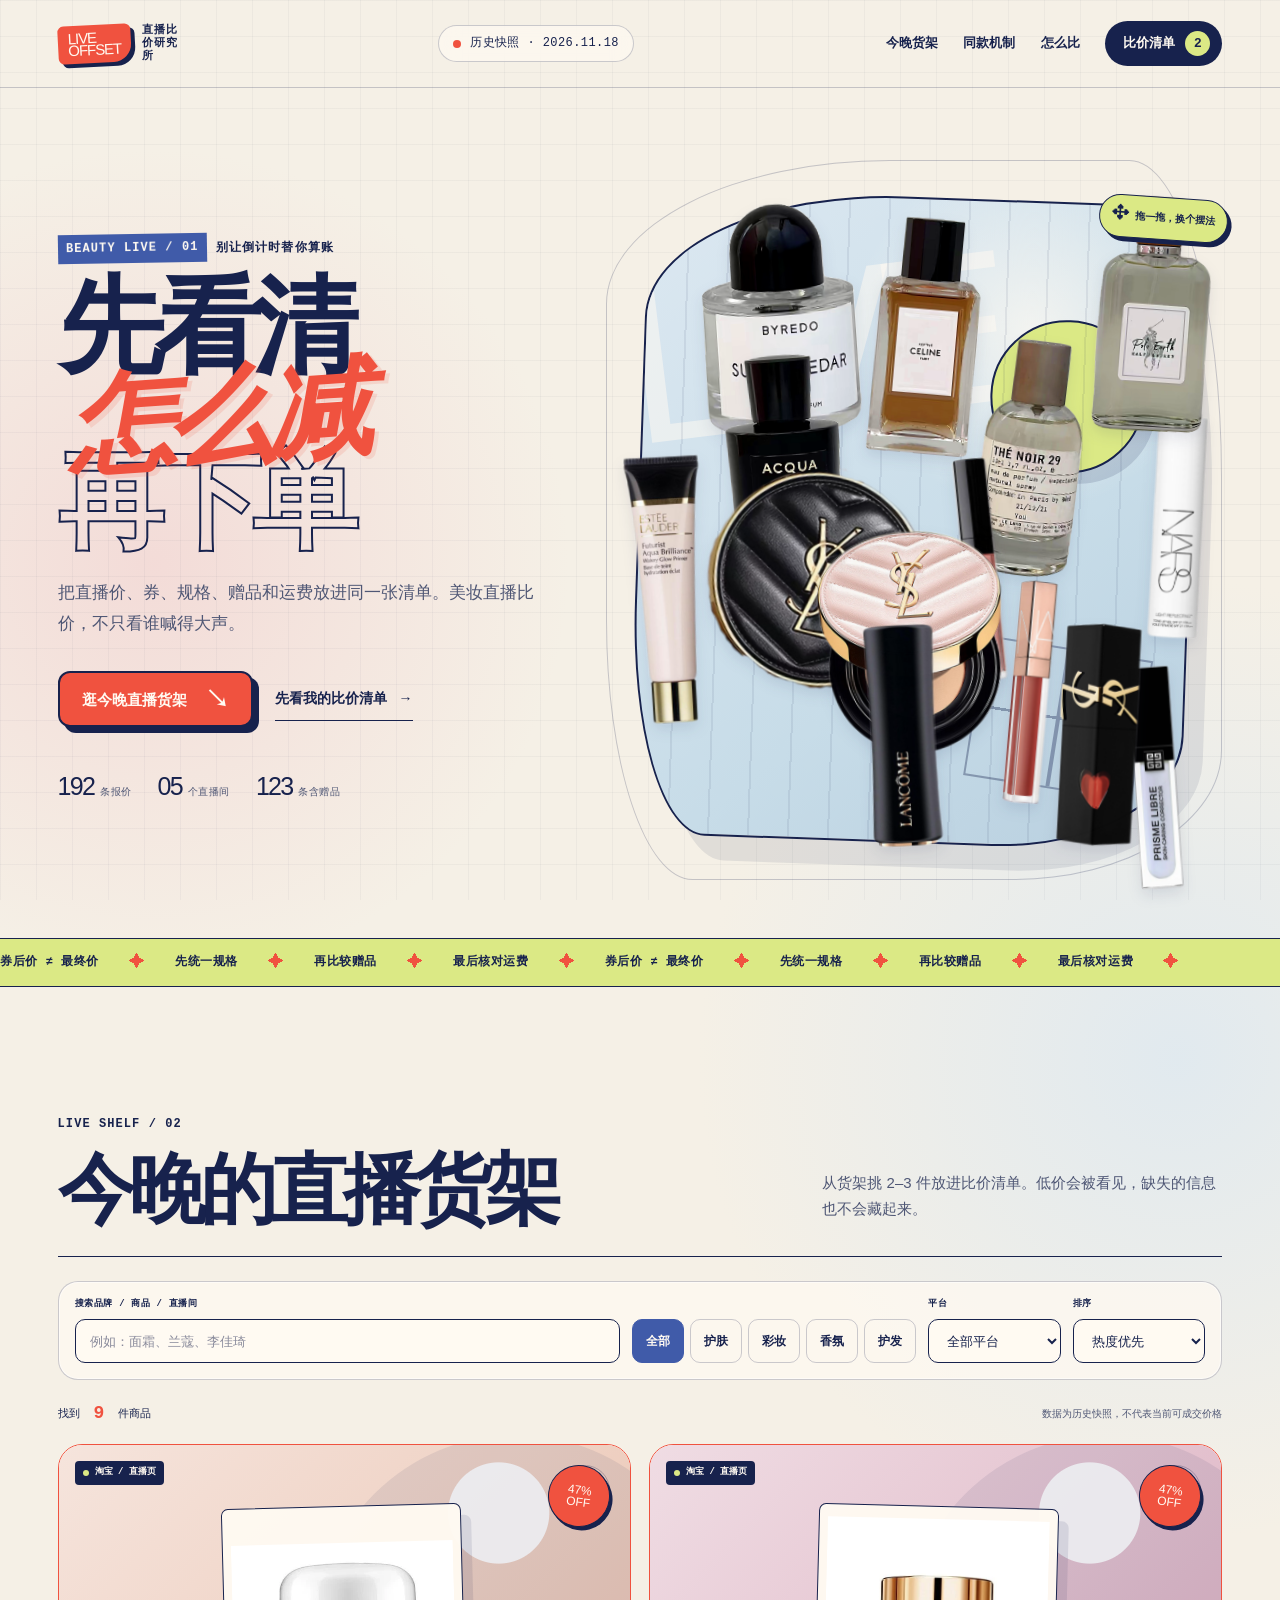
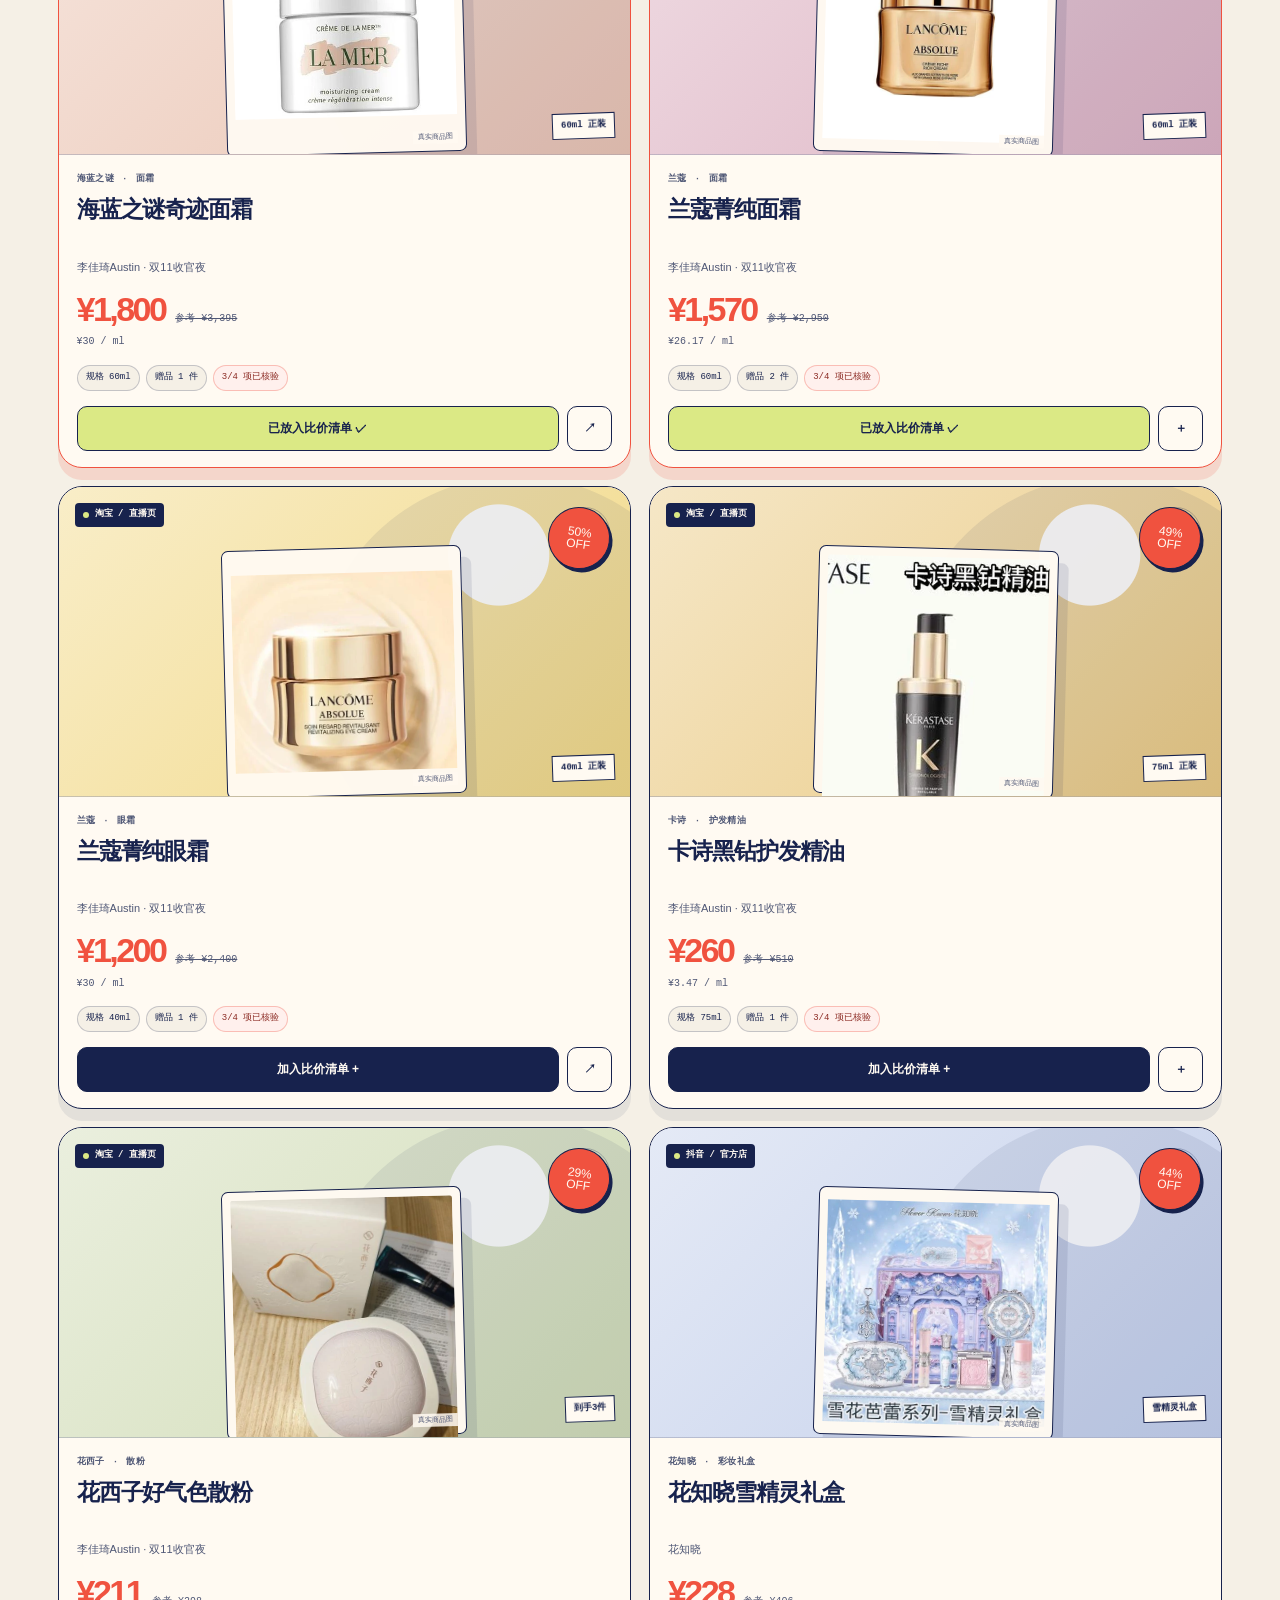
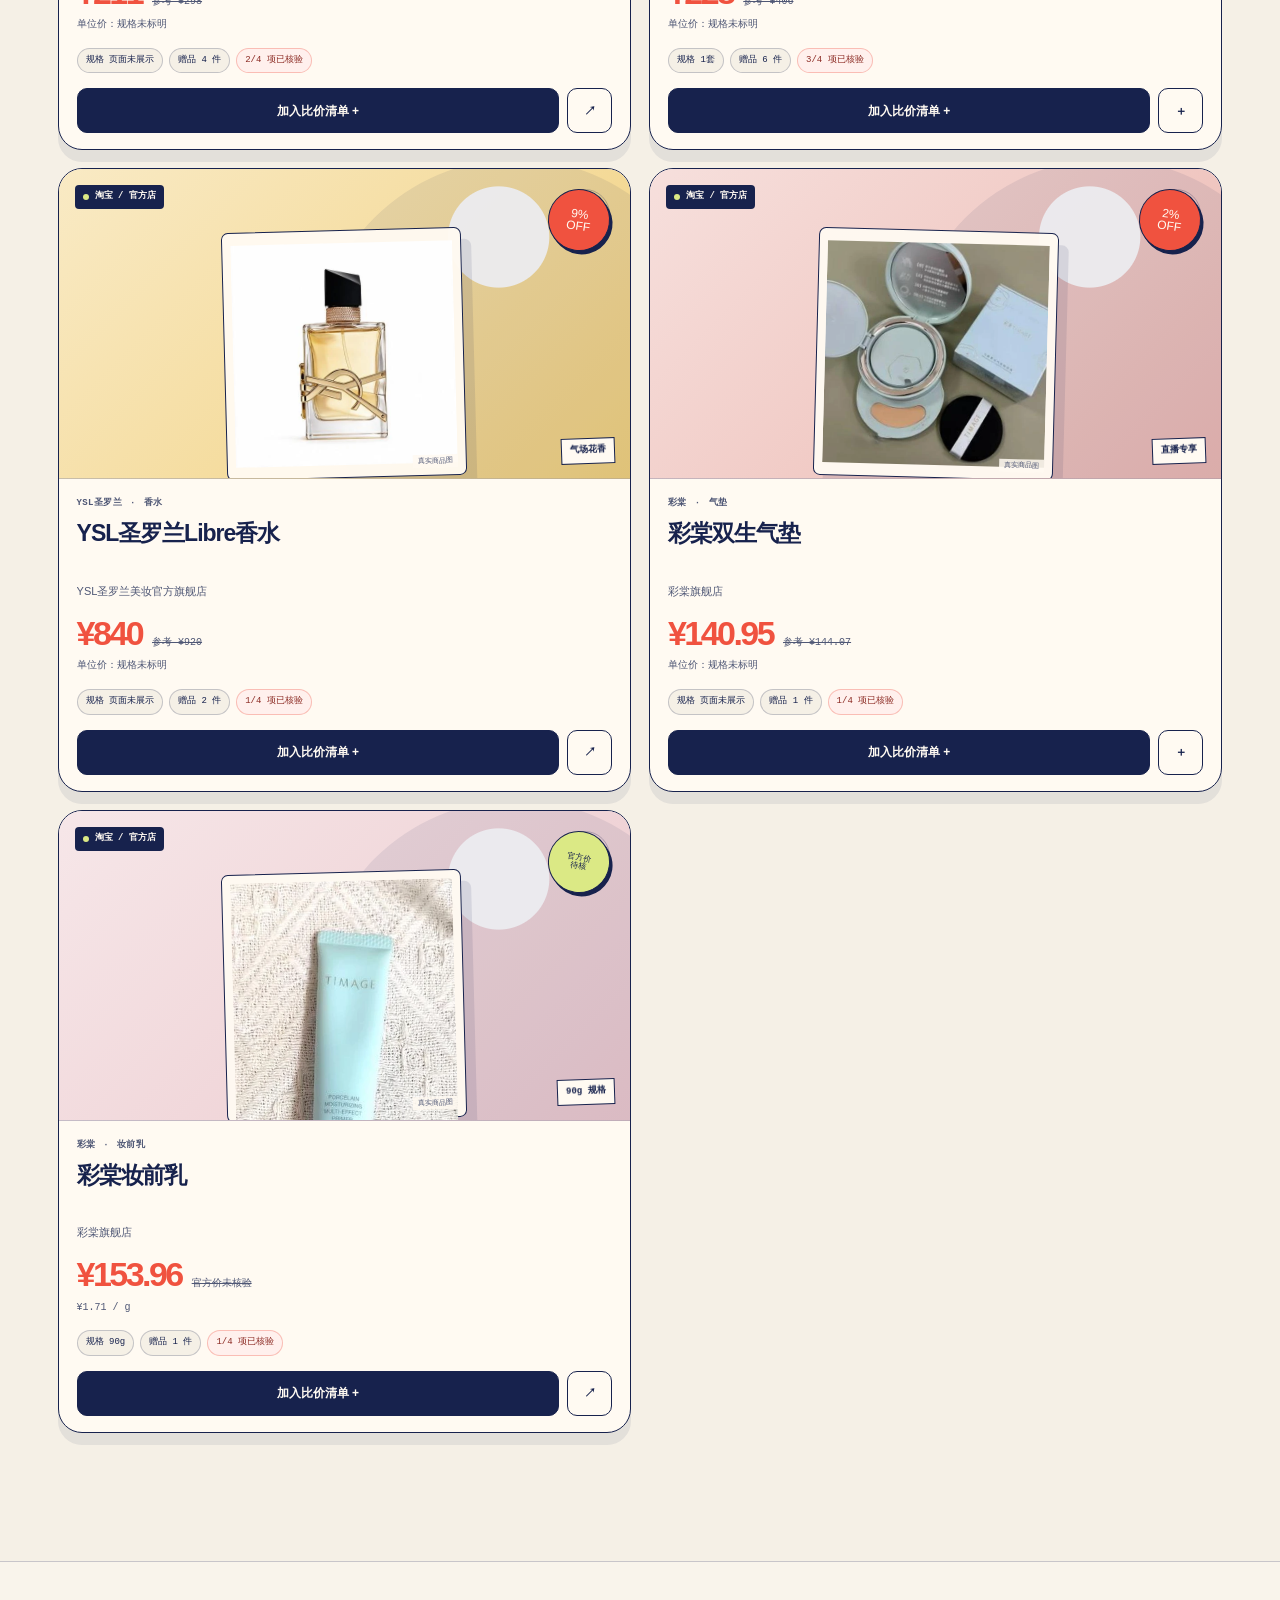
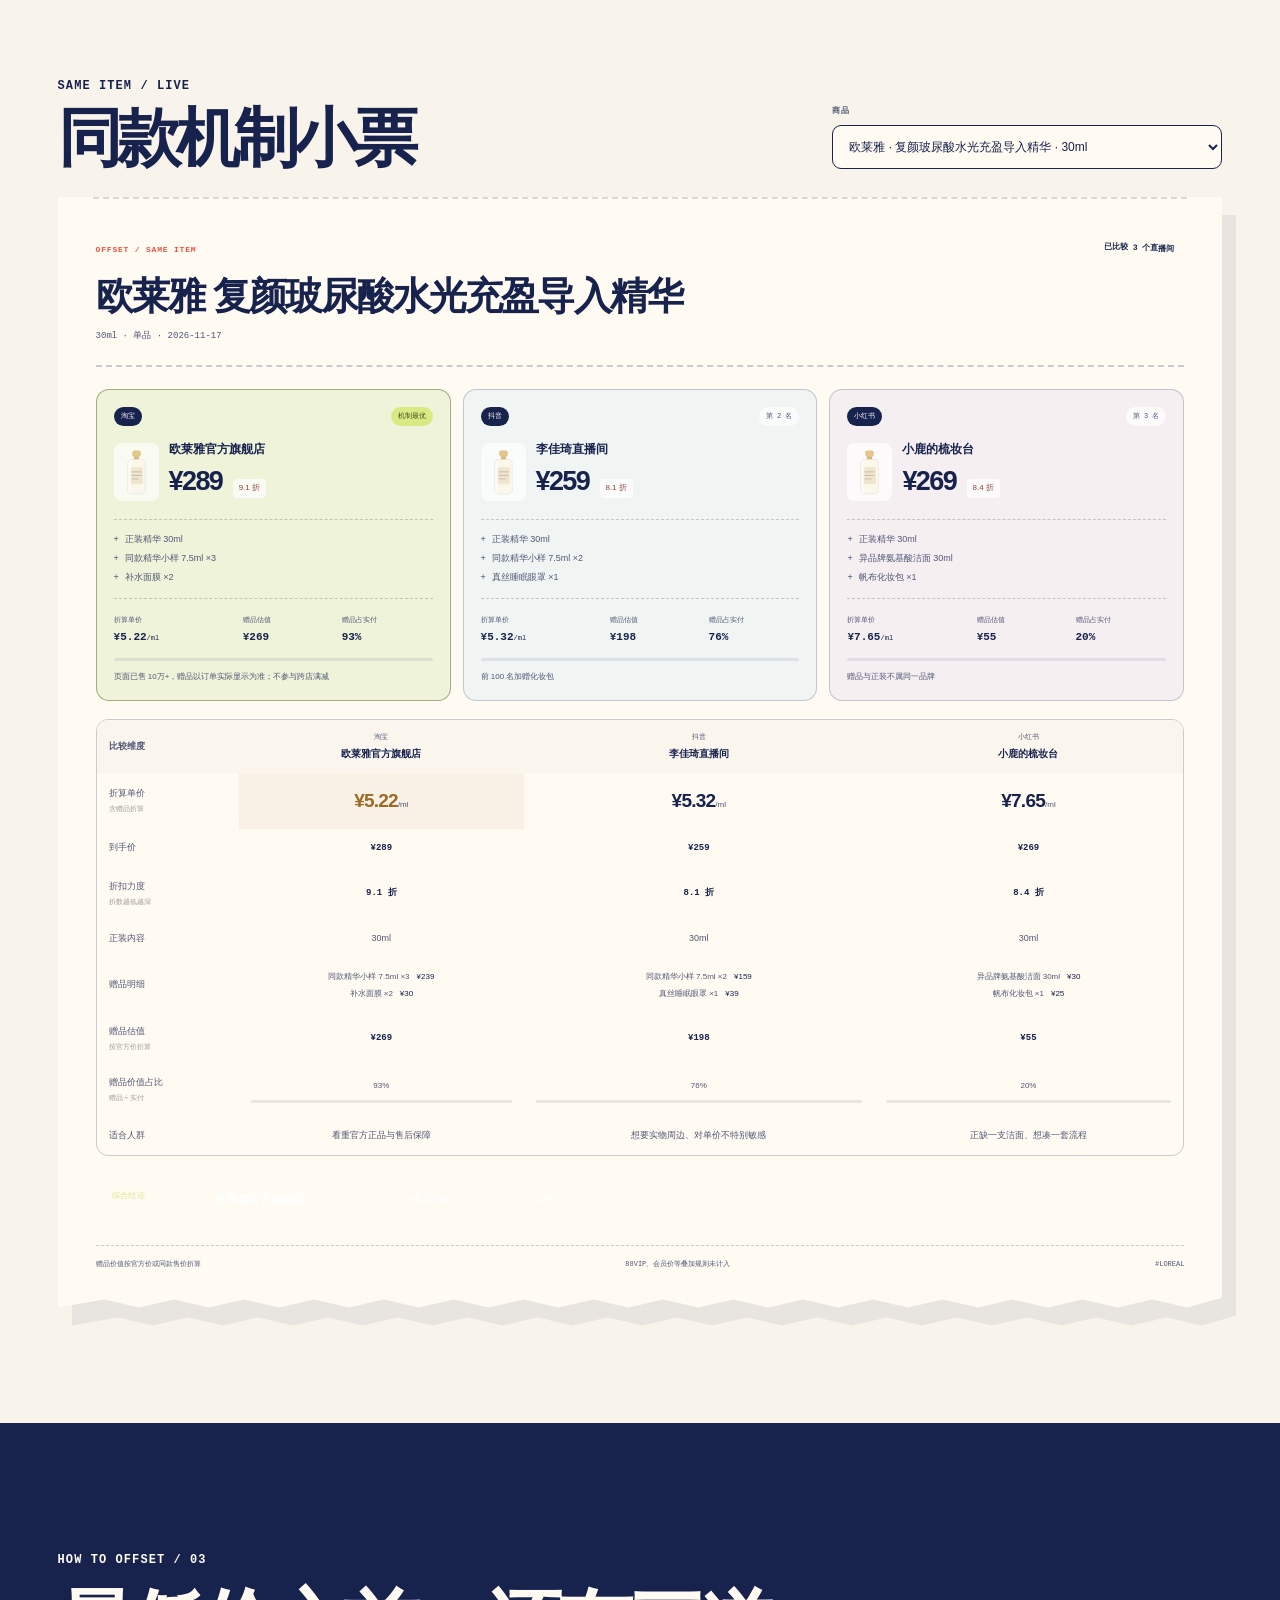
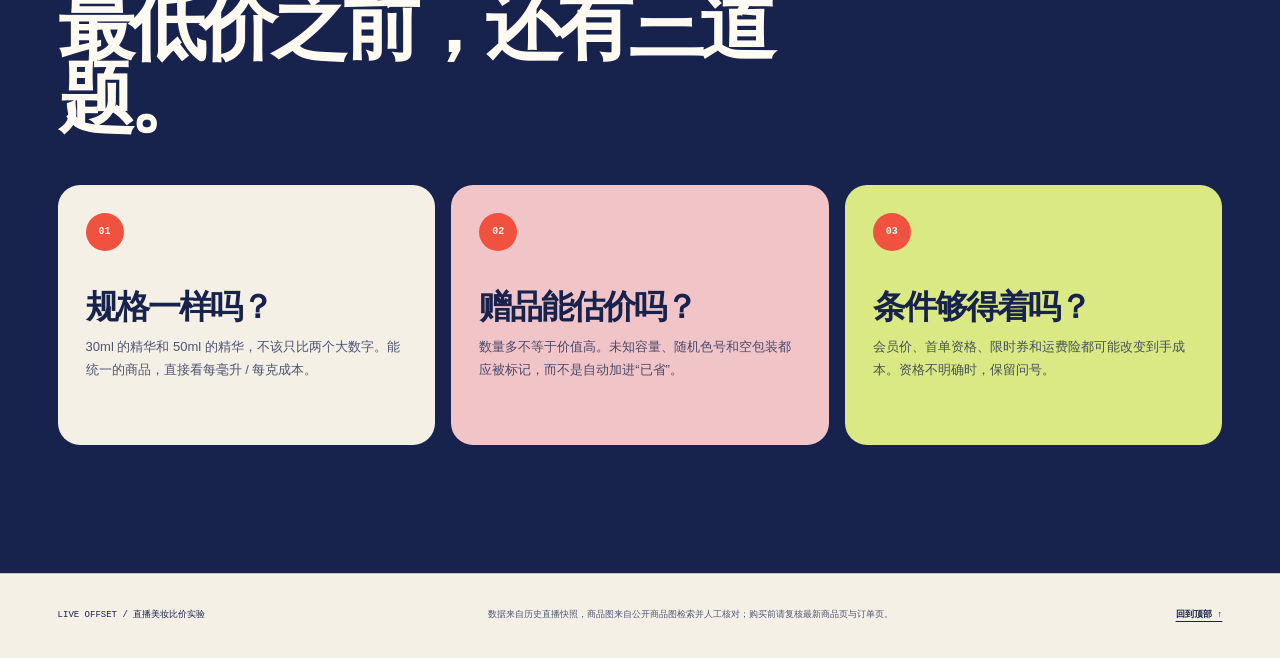
==== commit 123396de: "Add files via upload" ====
--- a/index.html
+++ b/index.html
@@ -2,148 +2,399 @@
 <html lang="zh-CN">
   <head>
     <meta charset="UTF-8" />
-    <meta name="viewport" content="width=device-width, initial-scale=1" />
+    <meta name="viewport" content="width=device-width, initial-scale=1.0" />
     <meta
       name="description"
-      content="同一商品、同一规格的直播机制比价。将赠品折算为等效容量后比较真实单价。"
+      content="直播美妆商品比价原型：把到手价、规格、赠品、运费和直播机制放在同一张清单里。"
     />
-    <title>OFFSET · 直播美妆机制比价</title>
-    <link rel="stylesheet" href="assets/style.css" />
+    <title>LIVE OFFSET｜直播美妆比价</title>
+    <link rel="stylesheet" href="./styles.css?v=20261124-8" />
   </head>
   <body>
-    <a class="skip-link" href="#home">跳到主要内容</a>
-
-    <header class="nav">
-      <div class="nav-inner">
-        <a class="brand" href="#top" aria-label="返回首页">
-          <span class="brand-mark">O</span>
-          <span class="brand-text"><strong>OFFSET</strong></span>
-        </a>
-        <nav class="nav-links" aria-label="主要导航">
-          <a href="#rules">对比规则</a>
-          <a href="#result" id="nav-result">示例结果</a>
-          <span class="chip"><i></i>2026.11.18</span>
-        </nav>
+    <a class="skip-link" href="#offers">跳到直播货架</a>
+
+    <svg class="svg-defs" aria-hidden="true" focusable="false">
+      <defs>
+        <linearGradient id="glassShine" x1="0" x2="1" y1="0" y2="1">
+          <stop offset="0" stop-color="#fff" stop-opacity=".82" />
+          <stop offset=".45" stop-color="#fff" stop-opacity=".08" />
+          <stop offset="1" stop-color="#fff" stop-opacity=".34" />
+        </linearGradient>
+        <linearGradient id="metal" x1="0" x2="1">
+          <stop offset="0" stop-color="#7a726b" />
+          <stop offset=".25" stop-color="#f8f0e5" />
+          <stop offset=".55" stop-color="#9f9287" />
+          <stop offset=".8" stop-color="#fff7ed" />
+          <stop offset="1" stop-color="#6f665f" />
+        </linearGradient>
+      </defs>
+
+      <symbol id="art-jar" viewBox="0 0 220 280">
+        <ellipse cx="110" cy="255" rx="73" ry="13" fill="#17224d" opacity=".14" />
+        <rect x="34" y="93" width="152" height="139" rx="27" fill="currentColor" />
+        <rect x="34" y="93" width="152" height="139" rx="27" fill="url(#glassShine)" />
+        <rect x="31" y="50" width="158" height="69" rx="20" fill="url(#metal)" />
+        <ellipse cx="110" cy="60" rx="75" ry="19" fill="#fff8ee" opacity=".62" />
+        <rect x="57" y="138" width="106" height="62" rx="7" fill="#fff8ed" opacity=".94" />
+        <text x="110" y="158" text-anchor="middle" font-size="10" font-weight="800" fill="#17224d">POWER CREAM</text>
+        <path d="M71 169h78M79 181h62M88 193h44" stroke="#17224d" stroke-width="3" opacity=".55" />
+      </symbol>
+
+      <symbol id="art-eye-cream" viewBox="0 0 220 280">
+        <ellipse cx="110" cy="256" rx="54" ry="11" fill="#17224d" opacity=".13" />
+        <path d="M69 77h82l15 154c1 13-9 24-22 24H76c-13 0-23-11-22-24L69 77Z" fill="currentColor" />
+        <path d="M69 77h82l15 154c1 13-9 24-22 24H76c-13 0-23-11-22-24L69 77Z" fill="url(#glassShine)" />
+        <rect x="76" y="31" width="68" height="51" rx="11" fill="url(#metal)" />
+        <path d="M87 47h46" stroke="#fff" stroke-width="5" stroke-linecap="round" opacity=".65" />
+        <rect x="55" y="137" width="110" height="73" rx="10" fill="#fff8ed" />
+        <text x="110" y="161" text-anchor="middle" font-size="11" font-weight="800" fill="#17224d">EYE CREAM</text>
+        <path d="M75 177h70M85 190h50" stroke="#17224d" stroke-width="3" opacity=".5" />
+        <circle cx="151" cy="214" r="21" fill="#fff8ed" />
+        <text x="151" y="218" text-anchor="middle" font-size="9" font-weight="900" fill="#17224d">40ml</text>
+      </symbol>
+
+      <symbol id="art-hair" viewBox="0 0 220 280">
+        <ellipse cx="110" cy="255" rx="48" ry="10" fill="#17224d" opacity=".13" />
+        <path d="M65 83h90v127c0 28-18 44-45 44s-45-16-45-44V83Z" fill="currentColor" />
+        <path d="M65 83h90v127c0 28-18 44-45 44s-45-16-45-44V83Z" fill="url(#glassShine)" />
+        <rect x="83" y="26" width="54" height="65" rx="8" fill="#1f2c55" />
+        <path d="M95 38h30" stroke="#d9b76f" stroke-width="5" stroke-linecap="round" />
+        <rect x="64" y="132" width="92" height="76" rx="6" fill="#f7ead2" />
+        <text x="110" y="151" text-anchor="middle" font-size="9" font-weight="900" fill="#17224d">GOLD OIL</text>
+        <path d="M80 165h60M88 178h44M96 191h28" stroke="#17224d" stroke-width="3" opacity=".5" />
+      </symbol>
+
+      <symbol id="art-palette" viewBox="0 0 220 280">
+        <ellipse cx="110" cy="250" rx="81" ry="14" fill="#17224d" opacity=".14" />
+        <rect x="24" y="62" width="172" height="174" rx="13" fill="currentColor" />
+        <path d="M40 87c22-18 132-18 145 5v121c-16 20-128 20-148 2V86Z" fill="#f4eef6" opacity=".93" />
+        <circle cx="80" cy="128" r="22" fill="#d99cb6" />
+        <circle cx="132" cy="128" r="22" fill="#b9c8e8" />
+        <circle cx="80" cy="177" r="22" fill="#f0cf8a" />
+        <circle cx="132" cy="177" r="22" fill="#cba7d8" />
+        <path d="M59 50h102v22H59z" fill="#17224d" />
+        <text x="110" y="65" text-anchor="middle" font-size="9" font-weight="900" fill="#fff">SNOW FAIRY</text>
+        <path d="m165 40 7 14-15 2 8-16Z" fill="#fff" />
+      </symbol>
+
+      <symbol id="art-cushion" viewBox="0 0 220 280">
+        <ellipse cx="110" cy="250" rx="73" ry="14" fill="#17224d" opacity=".14" />
+        <ellipse cx="110" cy="157" rx="76" ry="82" fill="currentColor" />
+        <ellipse cx="110" cy="145" rx="76" ry="68" fill="url(#metal)" />
+        <ellipse cx="110" cy="142" rx="61" ry="53" fill="#f9eee8" opacity=".9" />
+        <circle cx="110" cy="142" r="37" fill="#17224d" />
+        <text x="110" y="147" text-anchor="middle" font-size="14" font-weight="900" fill="#fff">C</text>
+        <rect x="60" y="205" width="100" height="29" rx="14.5" fill="#fff8ed" />
+        <text x="110" y="224" text-anchor="middle" font-size="10" font-weight="900" fill="#17224d">CUSHION</text>
+      </symbol>
+
+      <symbol id="art-foundation" viewBox="0 0 220 280">
+        <ellipse cx="110" cy="254" rx="51" ry="11" fill="#17224d" opacity=".13" />
+        <path d="M69 64h82l12 162c1 16-10 28-26 28H83c-16 0-27-12-26-28L69 64Z" fill="currentColor" />
+        <path d="M69 64h82l12 162c1 16-10 28-26 28H83c-16 0-27-12-26-28L69 64Z" fill="url(#glassShine)" />
+        <rect x="77" y="29" width="66" height="47" rx="8" fill="url(#metal)" />
+        <rect x="62" y="128" width="96" height="81" rx="8" fill="#fff8ed" />
+        <text x="110" y="149" text-anchor="middle" font-size="10" font-weight="900" fill="#17224d">BASE FIX</text>
+        <text x="110" y="180" text-anchor="middle" font-size="24" font-weight="900" fill="#17224d">16H</text>
+        <path d="M80 194h60" stroke="#17224d" stroke-width="3" opacity=".45" />
+      </symbol>
+
+      <symbol id="art-perfume" viewBox="0 0 220 280">
+        <ellipse cx="110" cy="255" rx="53" ry="11" fill="#17224d" opacity=".13" />
+        <rect x="62" y="83" width="96" height="164" rx="12" fill="currentColor" />
+        <rect x="62" y="83" width="96" height="164" rx="12" fill="url(#glassShine)" />
+        <rect x="90" y="37" width="40" height="52" rx="6" fill="#17224d" />
+        <rect x="80" y="23" width="60" height="22" rx="5" fill="url(#metal)" />
+        <rect x="47" y="143" width="126" height="59" rx="2" fill="#fff8ed" />
+        <text x="110" y="164" text-anchor="middle" font-size="12" font-weight="900" fill="#17224d">LIBRE</text>
+        <text x="110" y="183" text-anchor="middle" font-size="8" letter-spacing="2" fill="#17224d">EAU DE PARFUM</text>
+        <path d="M78 229h64" stroke="#fff" stroke-width="4" opacity=".55" />
+      </symbol>
+
+      <symbol id="art-powder" viewBox="0 0 220 280">
+        <ellipse cx="110" cy="248" rx="78" ry="14" fill="#17224d" opacity=".14" />
+        <ellipse cx="110" cy="164" rx="82" ry="65" fill="currentColor" />
+        <ellipse cx="110" cy="142" rx="82" ry="64" fill="url(#metal)" />
+        <ellipse cx="110" cy="137" rx="65" ry="49" fill="#f8f3e8" />
+        <circle cx="110" cy="137" r="41" fill="#17224d" />
+        <path d="M94 143c9-16 23-23 38-22-4 16-13 27-28 32 5-5 8-11 9-17-6 7-11 13-19 18Z" fill="#f6d96f" />
+        <rect x="61" y="202" width="98" height="31" rx="15.5" fill="#fff8ed" />
+        <text x="110" y="222" text-anchor="middle" font-size="10" font-weight="900" fill="#17224d">GOOD COLOR</text>
+      </symbol>
+    </svg>
+
+    <header class="site-header">
+      <a class="wordmark" href="#top" aria-label="LIVE OFFSET 首页">
+        <span class="wordmark-main">LIVE<br />OFFSET</span>
+        <span class="wordmark-sub">直播比价研究所</span>
+      </a>
+      <p class="snapshot-pill" role="status">
+        <span class="pulse-dot" aria-hidden="true"></span>
+        历史快照 · 2026.11.18
+      </p>
+      <nav class="main-nav" aria-label="主要导航">
+        <a href="#offers">今晚货架</a>
+        <a href="#mechanism">同款机制</a>
+        <a href="#method">怎么比</a>
+        <button class="compare-launch" type="button" data-open-compare>
+          比价清单
+          <span class="compare-count" data-compare-count aria-label="已选择 0 件">0</span>
+        </button>
+      </nav>
+    </header>
+
+    <main id="top">
+      <section class="hero" aria-labelledby="hero-title">
+        <div class="hero-copy reveal">
+          <p class="eyebrow"><span>BEAUTY LIVE / 01</span> 别让倒计时替你算账</p>
+          <h1 id="hero-title">
+            先看清
+            <span class="hero-italic">怎么减</span>
+            <span class="hero-outline">再下单</span>
+          </h1>
+          <p class="hero-lede">
+            把直播价、券、规格、赠品和运费放进同一张清单。美妆直播比价，不只看谁喊得大声。
+          </p>
+          <div class="hero-actions">
+            <a class="primary-button" href="#offers">
+              逛今晚直播货架
+              <span aria-hidden="true">↘</span>
+            </a>
+            <button class="text-button" type="button" data-open-compare>
+              先看我的比价清单
+              <span aria-hidden="true">→</span>
+            </button>
+          </div>
+          <dl class="hero-stats" aria-label="数据集概况">
+            <div><dt>192</dt><dd>条报价</dd></div>
+            <div><dt>05</dt><dd>个直播间</dd></div>
+            <div><dt>123</dt><dd>条含赠品</dd></div>
+          </dl>
+        </div>
+
+        <div class="hero-collage reveal" data-draggable-stage aria-label="可拖动的美妆样品陈列">
+          <div class="collage-backdrop" aria-hidden="true">
+            <span class="collage-word">LIVE</span>
+            <span class="collage-sun"></span>
+            <span class="collage-grid"></span>
+          </div>
+
+          <div class="hero-product-grid">
+            <figure class="hero-product compact-product" tabindex="0" data-drag-item aria-label="Byredo Super Cedar 香水，可拖动；聚焦后使用方向键移动">
+              <img class="hero-photo" src="./assets/hero-products/Byredo_SuperCedar.webp" alt="Byredo Super Cedar 香水" width="607" height="900" draggable="false" />
+            </figure>
+            <figure class="hero-product compact-product" tabindex="0" data-drag-item aria-label="Acqua di Parma Oud and Spice 香水，可拖动；聚焦后使用方向键移动">
+              <img class="hero-photo" src="./assets/hero-products/AcquaDiParma_OudSpice.webp" alt="Acqua di Parma Oud and Spice 香水" width="451" height="900" draggable="false" />
+            </figure>
+            <figure class="hero-product compact-product" tabindex="0" data-drag-item aria-label="Celine Reptile 香水，可拖动；聚焦后使用方向键移动">
+              <img class="hero-photo" src="./assets/hero-products/Celine_Reptile.webp" alt="Celine Reptile 香水" width="405" height="900" draggable="false" />
+            </figure>
+            <figure class="hero-product compact-product" tabindex="0" data-drag-item aria-label="Le Labo The Noir 29 香水，可拖动；聚焦后使用方向键移动">
+              <img class="hero-photo" src="./assets/hero-products/LeLabo_TheNoir29.webp" alt="Le Labo The Noir 29 香水" width="400" height="900" draggable="false" />
+            </figure>
+            <figure class="hero-product compact-product" tabindex="0" data-drag-item aria-label="Polo Earth Ralph Lauren 香水，可拖动；聚焦后使用方向键移动">
+              <img class="hero-photo" src="./assets/hero-products/PoloEarth_RalphLauren.webp" alt="Polo Earth Ralph Lauren 香水" width="447" height="900" draggable="false" />
+            </figure>
+            <figure class="hero-product compact-product" tabindex="0" data-drag-item aria-label="Estée Lauder Futurist 妆前乳，可拖动；聚焦后使用方向键移动">
+              <img class="hero-photo" src="./assets/hero-products/EsteeLauder_Futurist_Primer.webp" alt="Estée Lauder Futurist 妆前乳" width="261" height="900" draggable="false" />
+            </figure>
+            <figure class="hero-product compact-product" tabindex="0" data-drag-item aria-label="YSL 黑色气垫，可拖动；聚焦后使用方向键移动">
+              <img class="hero-photo" src="./assets/hero-products/YSL_Black_Cushion.webp" alt="YSL 黑色气垫" width="720" height="729" draggable="false" />
+            </figure>
+            <figure class="hero-product compact-product" tabindex="0" data-drag-item aria-label="YSL 粉色气垫，可拖动；聚焦后使用方向键移动">
+              <img class="hero-photo" src="./assets/hero-products/YSL_Pink_Cushion.webp" alt="YSL 粉色气垫" width="720" height="864" draggable="false" />
+            </figure>
+            <figure class="hero-product compact-product" tabindex="0" data-drag-item aria-label="Bobbi Brown 唇釉，可拖动；聚焦后使用方向键移动">
+              <img class="hero-photo" src="./assets/hero-products/BobbiBrown_Lip.webp" alt="Bobbi Brown 唇釉" width="196" height="900" draggable="false" />
+            </figure>
+            <figure class="hero-product compact-product" tabindex="0" data-drag-item aria-label="NARS 唇膏，可拖动；聚焦后使用方向键移动">
+              <img class="hero-photo" src="./assets/hero-products/NARS_Lipstick.webp" alt="NARS 唇膏" width="157" height="900" draggable="false" />
+            </figure>
+            <figure class="hero-product compact-product" tabindex="0" data-drag-item aria-label="兰蔻唇膏，可拖动；聚焦后使用方向键移动">
+              <img class="hero-photo" src="./assets/hero-products/Lancome_Lipstick.webp" alt="兰蔻唇膏" width="354" height="900" draggable="false" />
+            </figure>
+            <figure class="hero-product compact-product" tabindex="0" data-drag-item aria-label="YSL 心形唇膏，可拖动；聚焦后使用方向键移动">
+              <img class="hero-photo" src="./assets/hero-products/YSL_Heart_Lipstick.webp" alt="YSL 心形唇膏" width="320" height="900" draggable="false" />
+            </figure>
+            <figure class="hero-product compact-product" tabindex="0" data-drag-item aria-label="CPB 遮瑕笔，可拖动；聚焦后使用方向键移动">
+              <img class="hero-photo" src="./assets/hero-products/CPB_Concealer.webp" alt="CPB 遮瑕笔" width="178" height="900" draggable="false" />
+            </figure>
+            <figure class="hero-product compact-product" tabindex="0" data-drag-item aria-label="NARS 调色隔离，可拖动；聚焦后使用方向键移动">
+              <img class="hero-photo" src="./assets/hero-products/NARS_ToneUp_Veil.webp" alt="NARS 调色隔离" width="207" height="900" draggable="false" />
+            </figure>
+          </div>
+
+          <p class="drag-hint">
+            <span aria-hidden="true">✥</span>
+            拖一拖，换个摆法
+          </p>
+        </div>
+      </section>
+
+      <div class="ticker" aria-hidden="true">
+        <div class="ticker-track">
+          <span>券后价 ≠ 最终价</span><i>✦</i>
+          <span>先统一规格</span><i>✦</i>
+          <span>再比较赠品</span><i>✦</i>
+          <span>最后核对运费</span><i>✦</i>
+          <span>券后价 ≠ 最终价</span><i>✦</i>
+          <span>先统一规格</span><i>✦</i>
+          <span>再比较赠品</span><i>✦</i>
+          <span>最后核对运费</span><i>✦</i>
+        </div>
       </div>
-    </header>
-
-    <main id="top">
-      <section class="hero" id="home">
-        <div class="hero-grid">
-          <div class="hero-copy">
-            <p class="eyebrow">同款 · 同规格 · 同时段</p>
-            <h1 id="hero-title">
-              <span>先看清</span>
-              <span class="hl">怎么减</span>
-              <span class="outline">再下单</span>
-            </h1>
-            <p class="lede">
-              输入商品名，或把直播间链接连标题一起粘进来。把同款赠品加进容量，异款赠品按价值折算，再比较真实单价。
-            </p>
-
-            <form class="search" id="search-form" autocomplete="off">
-              <span class="search-icon" aria-hidden="true">
-                <svg viewBox="0 0 24 24" width="18" height="18" fill="none" stroke="currentColor" stroke-width="1.6" stroke-linecap="round">
-                  <circle cx="11" cy="11" r="6.5"></circle>
-                  <path d="m16 16 4.5 4.5"></path>
-                </svg>
-              </span>
-              <input id="link-input" type="text" placeholder="输入商品名，或粘贴直播链接" aria-label="商品或直播链接" />
-              <button type="submit">开始对比</button>
-            </form>
-
-            <div class="samples">
-              <span class="samples-label">例子</span>
-              <button class="sample" data-sample="loreal" type="button">欧莱雅</button>
-              <button class="sample" data-sample="lancome" type="button">兰蔻</button>
-              <button class="sample" data-sample="dove" type="button">多芬</button>
-              <button class="sample" data-sample="empty" type="button">未收录</button>
+
+      <section class="catalog" id="offers" aria-labelledby="offers-title">
+        <header class="section-heading reveal">
+          <div>
+            <p class="eyebrow">LIVE SHELF / 02</p>
+            <h2 id="offers-title">今晚的直播货架</h2>
+          </div>
+          <p class="section-intro">
+            从货架挑 2–3 件放进比价清单。低价会被看见，缺失的信息也不会藏起来。
+          </p>
+        </header>
+
+        <div class="filter-shell reveal">
+          <label class="search-field">
+            <span>搜索品牌 / 商品 / 直播间</span>
+            <input
+              id="offerSearch"
+              type="search"
+              placeholder="例如：面霜、兰蔻、李佳琦"
+              autocomplete="off"
+              data-testid="offer-search"
+            />
+          </label>
+          <div class="category-filter" role="group" aria-label="按品类筛选">
+            <button class="filter-chip is-active" type="button" data-category="全部" aria-pressed="true">全部</button>
+            <button class="filter-chip" type="button" data-category="护肤" aria-pressed="false">护肤</button>
+            <button class="filter-chip" type="button" data-category="彩妆" aria-pressed="false">彩妆</button>
+            <button class="filter-chip" type="button" data-category="香氛" aria-pressed="false">香氛</button>
+            <button class="filter-chip" type="button" data-category="护发" aria-pressed="false">护发</button>
+          </div>
+          <label class="select-field">
+            <span>平台</span>
+            <select id="platformFilter" data-testid="platform-filter">
+              <option>全部平台</option>
+              <option>淘宝</option>
+              <option>抖音</option>
+            </select>
+          </label>
+          <label class="select-field">
+            <span>排序</span>
+            <select id="sortFilter">
+              <option value="heat">热度优先</option>
+              <option value="priceAsc">到手价从低到高</option>
+              <option value="savingDesc">价差从高到低</option>
+            </select>
+          </label>
+        </div>
+
+        <p class="result-line" role="status" aria-live="polite">
+          找到 <strong id="resultCount">9</strong> 件商品
+          <span class="result-note">数据为历史快照，不代表当前可成交价格</span>
+        </p>
+
+        <div class="catalog-layout catalog-layout--single">
+          <div class="product-grid" id="productGrid" aria-busy="false"></div>
+
+          <aside class="compare-receipt reveal" aria-labelledby="receipt-title" hidden>
+            <div class="receipt-paper">
+              <header class="receipt-title-row">
+                <div>
+                  <p class="receipt-overline">COMPARE RECEIPT</p>
+                  <h3 id="receipt-title">我的比价小票</h3>
+                </div>
+                <span class="receipt-number">#A1122</span>
+              </header>
+              <p class="receipt-date-line">
+                <span>数据快照日</span><time datetime="2026-11-18">2026.11.18</time>
+              </p>
+              <div class="receipt-items" id="receiptItems" tabindex="-1"></div>
+              <div class="receipt-summary" id="receiptSummary"></div>
+              <button class="receipt-action" type="button" data-open-compare disabled>
+                展开完整比价
+                <span aria-hidden="true">↗</span>
+              </button>
+              <p class="receipt-disclaimer">
+                * 这里的数字用于辅助阅读机制，不构成购买建议。
+              </p>
+              <div class="receipt-barcode receipt-barcode--large" aria-hidden="true"></div>
             </div>
-          </div>
-
-          <div class="hero-visual" data-draggable-stage aria-label="可拖动的美妆商品陈列">
-            <span class="visual-word">LIVE</span>
-            <span class="visual-orbit"></span>
-
-            <div class="hero-product-grid">
-              <figure class="hero-product" tabindex="0" data-drag-item aria-label="Byredo Super Cedar 香水，可拖动">
-                <img src="assets/hero-products/Byredo_SuperCedar.webp" alt="" draggable="false" />
-              </figure>
-              <figure class="hero-product" tabindex="0" data-drag-item aria-label="Acqua di Parma Oud and Spice 香水，可拖动">
-                <img src="assets/hero-products/AcquaDiParma_OudSpice.webp" alt="" draggable="false" />
-              </figure>
-              <figure class="hero-product" tabindex="0" data-drag-item aria-label="Celine Reptile 香水，可拖动">
-                <img src="assets/hero-products/Celine_Reptile.webp" alt="" draggable="false" />
-              </figure>
-              <figure class="hero-product" tabindex="0" data-drag-item aria-label="Le Labo The Noir 29 香水，可拖动">
-                <img src="assets/hero-products/LeLabo_TheNoir29.webp" alt="" draggable="false" />
-              </figure>
-              <figure class="hero-product" tabindex="0" data-drag-item aria-label="Polo Earth Ralph Lauren 香水，可拖动">
-                <img src="assets/hero-products/PoloEarth_RalphLauren.webp" alt="" draggable="false" />
-              </figure>
-              <figure class="hero-product" tabindex="0" data-drag-item aria-label="Estée Lauder Futurist 妆前乳，可拖动">
-                <img src="assets/hero-products/EsteeLauder_Futurist_Primer.webp" alt="" draggable="false" />
-              </figure>
-              <figure class="hero-product" tabindex="0" data-drag-item aria-label="YSL 黑色气垫，可拖动">
-                <img src="assets/hero-products/YSL_Black_Cushion.webp" alt="" draggable="false" />
-              </figure>
-              <figure class="hero-product" tabindex="0" data-drag-item aria-label="YSL 粉色气垫，可拖动">
-                <img src="assets/hero-products/YSL_Pink_Cushion.webp" alt="" draggable="false" />
-              </figure>
-              <figure class="hero-product" tabindex="0" data-drag-item aria-label="Bobbi Brown 唇釉，可拖动">
-                <img src="assets/hero-products/BobbiBrown_Lip.webp" alt="" draggable="false" />
-              </figure>
-              <figure class="hero-product" tabindex="0" data-drag-item aria-label="NARS 唇膏，可拖动">
-                <img src="assets/hero-products/NARS_Lipstick.webp" alt="" draggable="false" />
-              </figure>
-              <figure class="hero-product" tabindex="0" data-drag-item aria-label="兰蔻唇膏，可拖动">
-                <img src="assets/hero-products/Lancome_Lipstick.webp" alt="" draggable="false" />
-              </figure>
-              <figure class="hero-product" tabindex="0" data-drag-item aria-label="YSL 心形唇膏，可拖动">
-                <img src="assets/hero-products/YSL_Heart_Lipstick.webp" alt="" draggable="false" />
-              </figure>
-              <figure class="hero-product" tabindex="0" data-drag-item aria-label="CPB 遮瑕笔，可拖动">
-                <img src="assets/hero-products/CPB_Concealer.webp" alt="" draggable="false" />
-              </figure>
-              <figure class="hero-product" tabindex="0" data-drag-item aria-label="NARS 调色隔离，可拖动">
-                <img src="assets/hero-products/NARS_ToneUp_Veil.webp" alt="" draggable="false" />
-              </figure>
-            </div>
-          </div>
-        </div>
-
-        <ul class="rules" id="rules">
-          <li>
-            <span class="rule-no">01</span>
-            <h3>只比同款同规格</h3>
-            <p>只有商品和容量一致，价格才有可比性。</p>
-          </li>
-          <li>
-            <span class="rule-no">02</span>
-            <h3>只比同时段在播</h3>
-            <p>下架和未开播的记录不纳入比较。</p>
-          </li>
-          <li>
-            <span class="rule-no">03</span>
-            <h3>赠品折成容量</h3>
-            <p>同款小样直接增加容量，异款赠品按价值折算。</p>
-          </li>
-        </ul>
+          </aside>
+        </div>
       </section>
 
-      <section class="result" id="result" hidden aria-live="polite"></section>
+      <section class="mechanism-section" id="mechanism" aria-labelledby="mechanism-title">
+        <header class="mechanism-heading reveal">
+          <div>
+            <p class="eyebrow">SAME ITEM / LIVE</p>
+            <h2 id="mechanism-title">同款机制小票</h2>
+          </div>
+          <label class="mechanism-select">
+            <span>商品</span>
+            <select id="mechanismProduct"></select>
+          </label>
+        </header>
+        <div id="mechanismReceipt" class="mechanism-receipt" aria-live="polite"></div>
+      </section>
+
+      <section class="method" id="method" aria-labelledby="method-title">
+        <header class="method-heading reveal">
+          <p class="eyebrow">HOW TO OFFSET / 03</p>
+          <h2 id="method-title">最低价之前，还有三道题。</h2>
+        </header>
+        <div class="method-grid">
+          <article class="method-card reveal">
+            <span class="method-index">01</span>
+            <h3>规格一样吗？</h3>
+            <p>30ml 的精华和 50ml 的精华，不该只比两个大数字。能统一的商品，直接看每毫升 / 每克成本。</p>
+          </article>
+          <article class="method-card reveal">
+            <span class="method-index">02</span>
+            <h3>赠品能估价吗？</h3>
+            <p>数量多不等于价值高。未知容量、随机色号和空包装都应被标记，而不是自动加进“已省”。</p>
+          </article>
+          <article class="method-card reveal">
+            <span class="method-index">03</span>
+            <h3>条件够得着吗？</h3>
+            <p>会员价、首单资格、限时券和运费险都可能改变到手成本。资格不明确时，保留问号。</p>
+          </article>
+        </div>
+      </section>
     </main>
 
-    <footer class="site-foot">
-      <div class="foot-inner">
-        <p><strong>OFFSET</strong> · 直播美妆机制比价</p>
-        <p class="foot-note">结论由「正装 + 赠品折算容量」生成；会员价等平台规则暂未计入。</p>
-        <p class="foot-note">数据版本 2026-11-18d · 192 个商品 · 淘宝 + 抖音</p>
+    <footer class="site-footer">
+      <p>LIVE OFFSET / 直播美妆比价实验</p>
+      <p>
+        数据来自历史直播快照，商品图来自公开商品图检索并人工核对；购买前请复核最新商品页与订单页。
+      </p>
+      <a href="#top">回到顶部 ↑</a>
+    </footer>
+
+    <dialog class="modal modal--offer" id="offerDialog" aria-labelledby="offerDialogTitle">
+      <div class="modal-shell" id="offerDialogContent"></div>
+    </dialog>
+
+    <dialog class="modal modal--compare" id="compareDialog" aria-labelledby="compareDialogTitle">
+      <div class="modal-shell modal-shell--wide">
+        <div class="modal-header">
+          <div>
+            <p class="eyebrow">FINAL CHECK / 04</p>
+            <h2 id="compareDialogTitle">完整比价清单</h2>
+          </div>
+          <button class="icon-button" type="button" data-close-dialog aria-label="关闭比价清单">×</button>
+        </div>
+        <div id="compareDialogBody"></div>
       </div>
-    </footer>
-
-    <script src="assets/data-v4.js"></script>
-    <script src="assets/app-v3.js"></script>
-    <script src="assets/hero-drag.js"></script>
+    </dialog>
+
+    <div class="toast-region" aria-live="polite" aria-atomic="true" id="toastRegion"></div>
+    <div class="cursor-follower" aria-hidden="true"><span>拖 / 看</span></div>
+
+    <script src="./assets/data-v4.js"></script>
+    <script type="module" src="./mechanism.js"></script>
+    <script type="module" src="./app.js"></script>
   </body>
 </html>
--- a/styles.css
+++ b/styles.css
@@ -0,0 +1,3247 @@
+:root {
+  --paper: #f5f0e6;
+  --paper-deep: #ebe2d3;
+  --white: #fffaf2;
+  --ink: #17224d;
+  --ink-soft: #4f5775;
+  --cobalt: #405ba9;
+  --sky: #dce8f1;
+  --red: #f0523f;
+  --red-deep: #ba3429;
+  --pink: #f1c5c8;
+  --acid: #dbe985;
+  --gold: #e9c760;
+  --line: rgba(23, 34, 77, 0.22);
+  --display: "Arial Black", "Microsoft YaHei", "PingFang SC", sans-serif;
+  --body: "Arial", "Microsoft YaHei", "PingFang SC", sans-serif;
+  --mono: "Courier New", "Microsoft YaHei", monospace;
+  --radius-md: 20px;
+  --page-pad: clamp(20px, 4.5vw, 72px);
+}
+
+*,
+*::before,
+*::after {
+  box-sizing: border-box;
+}
+
+html {
+  scroll-behavior: smooth;
+  scroll-padding-top: 100px;
+}
+
+body {
+  margin: 0;
+  min-width: 320px;
+  overflow-x: hidden;
+  color: var(--ink);
+  background:
+    radial-gradient(circle at 12% 8%, rgba(241, 197, 200, 0.48), transparent 26rem),
+    radial-gradient(circle at 92% 15%, rgba(220, 232, 241, 0.8), transparent 30rem),
+    var(--paper);
+  font-family: var(--body);
+  line-height: 1.55;
+}
+
+body::before {
+  position: fixed;
+  z-index: -1;
+  inset: 0;
+  background-image:
+    linear-gradient(rgba(23, 34, 77, 0.035) 1px, transparent 1px),
+    linear-gradient(90deg, rgba(23, 34, 77, 0.035) 1px, transparent 1px);
+  background-size: 36px 36px;
+  pointer-events: none;
+  content: "";
+}
+
+button,
+input,
+select {
+  font: inherit;
+}
+
+button,
+a,
+input,
+select {
+  -webkit-tap-highlight-color: transparent;
+}
+
+button,
+select {
+  cursor: pointer;
+}
+
+a {
+  color: inherit;
+}
+
+button:focus-visible,
+a:focus-visible,
+input:focus-visible,
+select:focus-visible,
+[tabindex="0"]:focus-visible {
+  outline: 4px solid var(--acid);
+  outline-offset: 4px;
+}
+
+::selection {
+  color: var(--white);
+  background: var(--cobalt);
+}
+
+.skip-link {
+  position: fixed;
+  z-index: 1000;
+  top: 12px;
+  left: 12px;
+  padding: 12px 18px;
+  color: var(--white);
+  background: var(--ink);
+  border-radius: 999px;
+  transform: translateY(-160%);
+  transition: transform 180ms ease;
+}
+
+.skip-link:focus {
+  transform: translateY(0);
+}
+
+.svg-defs {
+  position: absolute;
+  width: 0;
+  height: 0;
+  overflow: hidden;
+}
+
+.site-header {
+  position: relative;
+  z-index: 50;
+  display: grid;
+  grid-template-columns: auto 1fr auto;
+  gap: 20px;
+  align-items: center;
+  min-height: 88px;
+  padding: 15px var(--page-pad);
+  border-bottom: 1px solid var(--line);
+}
+
+.wordmark {
+  display: inline-flex;
+  gap: 12px;
+  align-items: center;
+  text-decoration: none;
+}
+
+.wordmark-main {
+  color: var(--white);
+  background: var(--red);
+  padding: 7px 10px 6px;
+  border-radius: 6px 6px 18px 6px;
+  font-family: var(--display);
+  font-size: 15px;
+  line-height: 0.82;
+  letter-spacing: -0.07em;
+  transform: rotate(-3deg);
+  box-shadow: 4px 4px 0 var(--ink);
+}
+
+.wordmark-sub {
+  max-width: 4em;
+  font-family: var(--mono);
+  font-size: 11px;
+  font-weight: 700;
+  line-height: 1.2;
+  letter-spacing: 0.08em;
+  text-transform: uppercase;
+}
+
+.snapshot-pill {
+  justify-self: center;
+  display: inline-flex;
+  gap: 9px;
+  align-items: center;
+  margin: 0;
+  padding: 8px 14px;
+  border: 1px solid var(--line);
+  border-radius: 999px;
+  background: rgba(255, 250, 242, 0.64);
+  font-family: var(--mono);
+  font-size: 12px;
+  letter-spacing: 0.035em;
+  backdrop-filter: blur(10px);
+}
+
+.pulse-dot {
+  width: 8px;
+  height: 8px;
+  background: var(--red);
+  border-radius: 50%;
+  box-shadow: 0 0 0 0 rgba(240, 82, 63, 0.5);
+  animation: pulse 2.2s infinite;
+}
+
+.main-nav {
+  display: flex;
+  gap: clamp(14px, 2vw, 28px);
+  align-items: center;
+}
+
+.main-nav a {
+  font-size: 13px;
+  font-weight: 800;
+  text-decoration: none;
+}
+
+.main-nav a:hover {
+  text-decoration: underline;
+  text-underline-offset: 5px;
+}
+
+.compare-launch {
+  display: inline-flex;
+  gap: 10px;
+  align-items: center;
+  min-height: 44px;
+  padding: 10px 12px 10px 18px;
+  color: var(--white);
+  border: 0;
+  border-radius: 999px;
+  background: var(--ink);
+  font-size: 13px;
+  font-weight: 800;
+}
+
+.compare-count {
+  display: inline-grid;
+  place-items: center;
+  width: 25px;
+  height: 25px;
+  color: var(--ink);
+  background: var(--acid);
+  border-radius: 50%;
+  transition: transform 220ms cubic-bezier(0.34, 1.56, 0.64, 1);
+}
+
+.compare-count.is-bumping {
+  transform: scale(1.35) rotate(8deg);
+}
+
+.hero {
+  display: grid;
+  grid-template-columns: minmax(0, 0.88fr) minmax(480px, 1.12fr);
+  gap: clamp(28px, 5vw, 80px);
+  align-items: center;
+  min-height: calc(100svh - 88px);
+  padding: clamp(48px, 8vh, 96px) var(--page-pad) 58px;
+}
+
+.hero-copy {
+  position: relative;
+  z-index: 2;
+}
+
+.eyebrow {
+  display: flex;
+  gap: 10px;
+  align-items: center;
+  margin: 0 0 20px;
+  font-family: var(--mono);
+  font-size: 12px;
+  font-weight: 700;
+  letter-spacing: 0.09em;
+  text-transform: uppercase;
+}
+
+.eyebrow span {
+  display: inline-block;
+  padding: 5px 8px;
+  color: var(--white);
+  background: var(--cobalt);
+  transform: rotate(-1deg);
+}
+
+.hero h1 {
+  max-width: 7.2em;
+  margin: 0;
+  font-family: var(--display);
+  font-size: clamp(62px, 8.3vw, 132px);
+  font-weight: 900;
+  letter-spacing: -0.085em;
+  line-height: 0.82;
+}
+
+.hero-italic {
+  display: inline-block;
+  margin-left: 0.1em;
+  color: var(--red);
+  font-family: "Times New Roman", "Songti SC", serif;
+  font-style: italic;
+  font-weight: 700;
+  letter-spacing: -0.07em;
+  transform: rotate(-4deg) translateY(0.03em);
+  text-shadow: 4px 4px 0 rgba(240, 82, 63, 0.14);
+}
+
+.hero-outline {
+  display: inline-block;
+  color: transparent;
+  -webkit-text-stroke: 2px var(--ink);
+  text-stroke: 2px var(--ink);
+}
+
+.hero-lede {
+  max-width: 31em;
+  margin: 32px 0 0;
+  color: var(--ink-soft);
+  font-size: clamp(16px, 1.35vw, 19px);
+  line-height: 1.8;
+}
+
+.hero-actions {
+  display: flex;
+  flex-wrap: wrap;
+  gap: 14px 22px;
+  align-items: center;
+  margin-top: 32px;
+}
+
+.primary-button {
+  display: inline-flex;
+  gap: 18px;
+  align-items: center;
+  justify-content: space-between;
+  min-height: 56px;
+  padding: 0 22px;
+  color: var(--white);
+  background: var(--red);
+  border: 2px solid var(--ink);
+  border-radius: 12px;
+  box-shadow: 6px 6px 0 var(--ink);
+  font-size: 15px;
+  font-weight: 900;
+  text-decoration: none;
+  transition:
+    transform 180ms ease,
+    box-shadow 180ms ease;
+}
+
+.primary-button:hover {
+  box-shadow: 3px 3px 0 var(--ink);
+  transform: translate(3px, 3px);
+}
+
+.primary-button span {
+  font-size: 24px;
+  line-height: 1;
+}
+
+.text-button {
+  display: inline-flex;
+  gap: 12px;
+  align-items: center;
+  min-height: 44px;
+  padding: 0;
+  color: var(--ink);
+  background: transparent;
+  border: 0;
+  border-bottom: 1px solid currentColor;
+  font-size: 14px;
+  font-weight: 800;
+}
+
+.text-button:hover span {
+  transform: translateX(4px);
+}
+
+.text-button span {
+  transition: transform 180ms ease;
+}
+
+.hero-stats {
+  display: flex;
+  gap: 26px;
+  margin: 40px 0 0;
+}
+
+.hero-stats div {
+  display: grid;
+  grid-template-columns: auto auto;
+  gap: 6px;
+  align-items: baseline;
+}
+
+.hero-stats dt {
+  font-family: var(--display);
+  font-size: 25px;
+  letter-spacing: -0.07em;
+}
+
+.hero-stats dd {
+  margin: 0;
+  color: var(--ink-soft);
+  font-family: var(--mono);
+  font-size: 10px;
+  letter-spacing: 0.05em;
+}
+
+.hero-collage {
+  position: relative;
+  min-height: clamp(540px, 65vw, 720px);
+  border: 1px solid var(--line);
+  border-radius: 46% 15% 34% 14% / 20% 44% 18% 36%;
+  isolation: isolate;
+  touch-action: pan-y;
+}
+
+.collage-backdrop {
+  position: absolute;
+  z-index: -1;
+  inset: 5%;
+  overflow: hidden;
+  border: 2px solid var(--ink);
+  border-radius: inherit;
+  background:
+    radial-gradient(circle at 70% 20%, rgba(255, 250, 242, 0.75), transparent 28%),
+    linear-gradient(140deg, var(--sky), #c7dce8 62%, #b8cfdf);
+  box-shadow: 20px 24px 0 rgba(23, 34, 77, 0.09);
+  transform: rotate(2deg);
+}
+
+.collage-backdrop::after {
+  position: absolute;
+  inset: 0;
+  background: repeating-linear-gradient(90deg, transparent 0 38px, rgba(23, 34, 77, 0.08) 38px 40px);
+  content: "";
+}
+
+.collage-word {
+  position: absolute;
+  top: 11%;
+  left: -4%;
+  color: rgba(255, 250, 242, 0.52);
+  font-family: var(--display);
+  font-size: clamp(116px, 17vw, 260px);
+  letter-spacing: -0.12em;
+  line-height: 0.75;
+  transform: rotate(-9deg);
+}
+
+.collage-sun {
+  position: absolute;
+  top: 18%;
+  right: 9%;
+  width: 28%;
+  aspect-ratio: 1;
+  background: var(--acid);
+  border: 2px solid var(--ink);
+  border-radius: 50%;
+  box-shadow: 12px 10px 0 rgba(23, 34, 77, 0.14);
+}
+
+.collage-grid {
+  position: absolute;
+  right: 7%;
+  bottom: 9%;
+  width: 31%;
+  aspect-ratio: 1.2;
+  border: 2px solid var(--ink);
+  background:
+    linear-gradient(90deg, transparent 49%, var(--ink) 49% 51%, transparent 51%),
+    linear-gradient(transparent 49%, var(--ink) 49% 51%, transparent 51%);
+  opacity: 0.35;
+  transform: rotate(7deg);
+}
+
+.hero-product {
+  position: absolute;
+  width: clamp(135px, 19vw, 225px);
+  cursor: grab;
+  transition: filter 200ms ease;
+  user-select: none;
+  filter: drop-shadow(18px 25px 14px rgba(23, 34, 77, 0.18));
+}
+
+.hero-product:hover {
+  z-index: 10;
+  filter: drop-shadow(20px 30px 18px rgba(23, 34, 77, 0.25));
+}
+
+.hero-product.is-dragging {
+  z-index: 20;
+  cursor: grabbing;
+  transition: none;
+}
+
+.hero-product--jar {
+  top: 10%;
+  left: 12%;
+  color: #d5a990;
+  transform: rotate(-8deg);
+  animation: floatA 6s ease-in-out infinite;
+}
+
+.hero-product--perfume {
+  top: 18%;
+  right: 7%;
+  width: clamp(118px, 12vw, 162px);
+  color: #f3cf78;
+  transform: rotate(8deg);
+  animation: floatB 7.4s ease-in-out infinite;
+}
+
+.hero-product--tube {
+  right: 21%;
+  bottom: 4%;
+  width: clamp(66px, 7.5vw, 104px);
+  color: #e8b3b9;
+  transform: rotate(-4deg);
+  animation: floatC 8s ease-in-out infinite;
+}
+
+.perfume-product {
+  z-index: 2;
+  width: 150px;
+  animation: floatA 7s ease-in-out infinite;
+}
+
+.perfume-product--byredo {
+  top: 7%;
+  left: 24%;
+  width: clamp(160px, 18vw, 220px);
+  transform: rotate(-4deg);
+}
+
+.perfume-product--adp {
+  top: 35%;
+  left: 2%;
+  width: clamp(92px, 10vw, 125px);
+  transform: rotate(-7deg);
+  animation-name: floatB;
+  animation-delay: -1.8s;
+}
+
+.perfume-product--celine {
+  top: 8%;
+  right: 4%;
+  width: clamp(90px, 9.5vw, 120px);
+  transform: rotate(5deg);
+  animation-name: floatC;
+  animation-delay: -3s;
+}
+
+.perfume-product--lelabo {
+  top: 43%;
+  right: 2%;
+  width: clamp(84px, 8.5vw, 108px);
+  transform: rotate(-4deg);
+  animation-name: floatB;
+  animation-delay: -4.2s;
+}
+
+.perfume-product--polo {
+  bottom: 2%;
+  left: 42%;
+  width: clamp(118px, 13vw, 165px);
+  transform: rotate(4deg);
+  animation-name: floatC;
+  animation-delay: -2.1s;
+}
+
+.perfume-product .hero-photo {
+  filter: drop-shadow(0 16px 14px rgba(23, 34, 77, 0.14));
+}
+
+.perfume-name {
+  position: absolute;
+  z-index: 3;
+  right: 0;
+  bottom: -8px;
+  padding: 4px 7px;
+  color: var(--ink);
+  background: rgba(255, 250, 242, 0.92);
+  border: 1px solid var(--line);
+  border-radius: 4px;
+  box-shadow: 0 7px 16px rgba(23, 34, 77, 0.08);
+  font-family: var(--mono);
+  font-size: 7px;
+  font-weight: 700;
+  letter-spacing: 0.03em;
+  white-space: nowrap;
+  backdrop-filter: blur(7px);
+}
+
+.hero-product-grid {
+  position: absolute;
+  z-index: 2;
+  inset: 0;
+  pointer-events: none;
+}
+
+.hero-product-grid .hero-product {
+  position: absolute;
+  inset: auto;
+  display: flex;
+  align-items: center;
+  justify-content: center;
+  width: max-content;
+  height: var(--item-height);
+  min-width: 0;
+  margin: 0;
+  padding: 0;
+  pointer-events: auto;
+  animation: none;
+  filter: drop-shadow(0 6px 6px rgba(23, 34, 77, 0.1));
+  /* Change 1.12 to resize every desktop hero product at once. */
+  transform: rotate(var(--item-rotation, 0deg)) scale(1.12);
+  transition:
+    filter 180ms ease,
+    transform 180ms ease;
+}
+
+.hero-product-grid .hero-product:nth-child(1) {
+  --item-height: clamp(220px, 22vh, 230px);
+  --item-rotation: -4deg;
+  top: 7%;
+  left: 16%;
+  z-index: 3;
+}
+
+/*
+  Hero product editor — desktop order:
+  1 Byredo, 2 Acqua di Parma, 3 Celine, 4 Le Labo, 5 Polo Earth,
+  6 Estée Lauder, 7 YSL black cushion, 8 YSL pink cushion,
+  9 Bobbi Brown, 10 NARS lipstick, 11 Lancôme lipstick,
+  12 YSL heart lipstick, 13 CPB concealer, 14 NARS tone-up veil.
+
+  In each block:
+  --item-height = image size
+  top / left = position
+  --item-rotation = angle
+*/
+
+.hero-product-grid .hero-product:nth-child(2) {
+  --item-height: clamp(220px, 22vh, 230px);
+  --item-rotation: -4deg;
+  top: 28%;
+  left: 20%;
+  z-index: 4;
+}
+
+.hero-product-grid .hero-product:nth-child(3) {
+  --item-height: clamp(220px, 22vh, 230px);
+  --item-rotation: 5deg;
+  top: 9%;
+  left: 44%;
+  z-index: 3;
+}
+
+.hero-product-grid .hero-product:nth-child(4) {
+  --item-height: clamp(220px, 22vh, 230px);
+  --item-rotation: 7deg;
+  top: 26%;
+  left: 61%;
+  z-index: 3;
+}
+
+.hero-product-grid .hero-product:nth-child(5) {
+  --item-height: clamp(220px, 19vh, 240px);
+  --item-rotation: 4deg;
+  top: 6%;
+  left: 80%;
+  z-index: 4;
+}
+
+.hero-product-grid .hero-product:nth-child(6) {
+  --item-height: clamp(240px, 20vh, 270px);
+  --item-rotation: -3deg;
+  top: 43%;
+  left: 4%;
+  z-index: 2;
+}
+
+.hero-product-grid .hero-product:nth-child(7) {
+  --item-height: clamp(200px, 15vh, 230px);
+  --item-rotation: 7deg;
+  top: 44%;
+  left: 18%;
+  z-index: 4;
+}
+
+.hero-product-grid .hero-product:nth-child(8) {
+  --item-height: clamp(200px, 15vh, 230px);
+  --item-rotation: -4deg;
+  top: 53%;
+  left: 36%;
+  z-index: 4;
+}
+
+.hero-product-grid .hero-product:nth-child(9) {
+  --item-height: clamp(200px, 15vh, 230px);
+  --item-rotation: -6deg;
+  top: 43%;
+  left: 56%;
+  z-index: 3;
+}
+
+.hero-product-grid .hero-product:nth-child(10) {
+  --item-height: clamp(200px, 15vh, 230px);
+  --item-rotation: 5deg;
+  top: 60%;
+  left: 66%;
+  z-index: 2;
+}
+
+.hero-product-grid .hero-product:nth-child(11) {
+  --item-height: clamp(200px, 15vh, 230px);
+  --item-rotation: -3deg;
+  top: 66%;
+  left: 43%;
+  z-index: 5;
+}
+
+.hero-product-grid .hero-product:nth-child(12) {
+  --item-height: clamp(200px, 15vh, 230px);
+  --item-rotation: 3deg;
+  top: 66%;
+  left: 74%;
+  z-index: 4;
+}
+
+.hero-product-grid .hero-product:nth-child(13) {
+  --item-height: clamp(200px, 15vh, 230px);
+  --item-rotation: -4deg;
+  top: 72%;
+  left: 86%;
+  z-index: 3;
+}
+
+.hero-product-grid .hero-product:nth-child(14) {
+  --item-height: clamp(200px, 15vh, 230px);
+  --item-rotation: 3deg;
+  top: 37%;
+  left: 89%;
+  z-index: 2;
+}
+
+.hero-product-grid .hero-product:hover {
+  filter: drop-shadow(0 9px 9px rgba(23, 34, 77, 0.16));
+}
+
+.hero-product-grid .hero-product .hero-photo {
+  display: block;
+  width: auto;
+  height: var(--item-height);
+  max-width: none;
+  max-height: none;
+  object-fit: contain;
+  pointer-events: none;
+}
+
+.hero-product-grid .hero-product.is-dragging {
+  transition: none;
+}
+
+.hero-product-kicker {
+  position: absolute;
+  z-index: 2;
+  top: 3%;
+  left: -5%;
+  padding: 5px 8px;
+  color: var(--white);
+  background: var(--ink);
+  font-family: var(--mono);
+  font-size: 9px;
+  font-weight: 700;
+  letter-spacing: 0.08em;
+  transform: rotate(-4deg);
+}
+
+.hero-product .art,
+.hero-product .hero-photo {
+  display: block;
+  width: 100%;
+}
+
+.hero-product .hero-photo {
+  height: auto;
+  pointer-events: none;
+}
+
+.hang-tag {
+  position: absolute;
+  z-index: 3;
+  display: block;
+  min-width: 70px;
+  padding: 6px 9px;
+  border: 1.5px solid var(--ink);
+  background: var(--white);
+  font-family: var(--mono);
+  font-size: 9px;
+  line-height: 1.2;
+  text-align: center;
+  box-shadow: 4px 4px 0 var(--ink);
+}
+
+.hang-tag strong {
+  font-size: 13px;
+}
+
+.hang-tag--red {
+  right: -16%;
+  bottom: 24%;
+  color: var(--white);
+  background: var(--red);
+  transform: rotate(7deg);
+}
+
+.hang-tag--ink {
+  top: 30%;
+  left: -30%;
+  color: var(--white);
+  background: var(--ink);
+  box-shadow: 4px 4px 0 var(--red);
+  transform: rotate(-7deg);
+}
+
+.hang-tag--blue {
+  right: -18%;
+  bottom: 21%;
+  background: var(--sky);
+  transform: rotate(6deg);
+}
+
+.hero-receipt {
+  position: absolute;
+  z-index: 5;
+  right: 1%;
+  bottom: 15%;
+  width: clamp(175px, 18vw, 235px);
+  padding: 18px 16px 14px;
+  color: var(--ink);
+  background: var(--white);
+  border: 1px solid var(--ink);
+  box-shadow: 12px 14px 0 rgba(23, 34, 77, 0.15);
+  font-family: var(--mono);
+  font-size: 10px;
+  transform: rotate(5deg);
+}
+
+.hero-receipt::before,
+.receipt-paper::before {
+  position: absolute;
+  top: -8px;
+  right: 14%;
+  left: 14%;
+  height: 16px;
+  background:
+    linear-gradient(135deg, var(--white) 8px, transparent 0) 0 0 / 16px 16px,
+    linear-gradient(225deg, var(--white) 8px, transparent 0) 0 0 / 16px 16px;
+  content: "";
+}
+
+.receipt-head {
+  display: flex;
+  justify-content: space-between;
+  padding-bottom: 9px;
+  border-bottom: 1px dashed var(--ink);
+  font-weight: 800;
+}
+
+.receipt-line {
+  display: flex;
+  justify-content: space-between;
+  margin: 8px 0;
+}
+
+.receipt-line--accent {
+  padding-top: 8px;
+  color: var(--red);
+  border-top: 1px dashed var(--ink);
+  font-size: 12px;
+}
+
+.receipt-barcode {
+  height: 25px;
+  margin: 12px 0 8px;
+  background: repeating-linear-gradient(90deg, var(--ink) 0 2px, transparent 2px 5px, var(--ink) 5px 6px, transparent 6px 9px);
+}
+
+.receipt-foot {
+  margin: 0;
+  line-height: 1.4;
+  text-align: center;
+}
+
+.drag-hint {
+  position: absolute;
+  z-index: 8;
+  top: 5%;
+  right: -1%;
+  display: flex;
+  gap: 7px;
+  align-items: center;
+  margin: 0;
+  padding: 8px 12px;
+  color: var(--ink);
+  background: var(--acid);
+  border: 1.5px solid var(--ink);
+  border-radius: 999px;
+  box-shadow: 4px 4px 0 var(--ink);
+  font-family: var(--mono);
+  font-size: 10px;
+  font-weight: 700;
+  transform: rotate(4deg);
+}
+
+.drag-hint span {
+  font-size: 16px;
+}
+
+.hero-note {
+  position: absolute;
+  right: 6%;
+  bottom: 1%;
+  max-width: 18em;
+  margin: 0;
+  color: var(--ink-soft);
+  font-family: var(--mono);
+  font-size: 9px;
+  text-align: right;
+}
+
+.ticker {
+  overflow: hidden;
+  border-block: 1.5px solid var(--ink);
+  background: var(--acid);
+}
+
+.ticker-track {
+  display: flex;
+  gap: 30px;
+  align-items: center;
+  width: max-content;
+  padding: 11px 0;
+  animation: ticker 28s linear infinite;
+}
+
+.ticker-track span {
+  font-family: var(--mono);
+  font-size: 12px;
+  font-weight: 800;
+  letter-spacing: 0.05em;
+}
+
+.ticker-track i {
+  color: var(--red);
+  font-style: normal;
+}
+
+.catalog {
+  padding: clamp(74px, 10vw, 132px) var(--page-pad);
+}
+
+.section-heading {
+  display: grid;
+  grid-template-columns: 1fr minmax(240px, 400px);
+  gap: 40px;
+  align-items: end;
+  padding-bottom: 30px;
+  border-bottom: 1.5px solid var(--ink);
+}
+
+.section-heading h2,
+.method h2,
+.modal-header h2 {
+  margin: 0;
+  font-family: var(--display);
+  font-size: clamp(42px, 6vw, 86px);
+  letter-spacing: -0.075em;
+  line-height: 0.95;
+}
+
+.section-intro {
+  max-width: 31em;
+  margin: 0 0 4px;
+  color: var(--ink-soft);
+  font-size: 15px;
+  line-height: 1.75;
+}
+
+.filter-shell {
+  display: grid;
+  grid-template-columns: minmax(250px, 1.4fr) auto repeat(2, minmax(130px, 0.34fr));
+  gap: 12px;
+  align-items: end;
+  margin: 24px 0 0;
+  padding: 16px;
+  background: rgba(255, 250, 242, 0.72);
+  border: 1px solid var(--line);
+  border-radius: var(--radius-md);
+  box-shadow: inset 0 0 0 1px rgba(255, 255, 255, 0.55);
+}
+
+.search-field,
+.select-field {
+  display: grid;
+  gap: 7px;
+}
+
+.search-field > span,
+.select-field > span {
+  font-family: var(--mono);
+  font-size: 9px;
+  font-weight: 700;
+  letter-spacing: 0.07em;
+  text-transform: uppercase;
+}
+
+.search-field input,
+.select-field select {
+  width: 100%;
+  height: 44px;
+  padding: 0 14px;
+  color: var(--ink);
+  background: var(--white);
+  border: 1px solid var(--ink);
+  border-radius: 10px;
+  font-size: 13px;
+}
+
+.search-field input::placeholder {
+  color: #898a9b;
+}
+
+.category-filter {
+  display: flex;
+  flex-wrap: wrap;
+  gap: 6px;
+}
+
+.filter-chip {
+  min-height: 44px;
+  padding: 0 13px;
+  color: var(--ink);
+  background: transparent;
+  border: 1px solid var(--line);
+  border-radius: 10px;
+  font-size: 12px;
+  font-weight: 800;
+}
+
+.filter-chip:hover {
+  border-color: var(--ink);
+}
+
+.filter-chip.is-active {
+  color: var(--white);
+  background: var(--cobalt);
+  border-color: var(--cobalt);
+}
+
+.result-line {
+  display: flex;
+  gap: 14px;
+  align-items: center;
+  margin: 20px 0 16px;
+  font-family: var(--mono);
+  font-size: 11px;
+}
+
+.result-line strong {
+  color: var(--red);
+  font-size: 18px;
+}
+
+.result-note {
+  margin-left: auto;
+  color: var(--ink-soft);
+  font-family: var(--body);
+  font-size: 10px;
+}
+
+.mechanism-section {
+  padding: clamp(72px, 9vw, 118px) var(--page-pad);
+  background: rgba(255, 250, 242, 0.42);
+  border-top: 1px solid var(--line);
+}
+
+.mechanism-heading {
+  display: flex;
+  justify-content: space-between;
+  gap: 30px;
+  align-items: end;
+  max-width: 1180px;
+  margin: 0 auto 28px;
+}
+
+.mechanism-heading .eyebrow {
+  margin-bottom: 12px;
+}
+
+.mechanism-heading h2 {
+  margin: 0;
+  font-family: var(--display);
+  font-size: clamp(38px, 5vw, 68px);
+  letter-spacing: -0.075em;
+  line-height: 0.95;
+}
+
+.mechanism-select {
+  display: grid;
+  gap: 7px;
+  width: min(390px, 100%);
+}
+
+.mechanism-select span {
+  color: var(--ink-soft);
+  font-family: var(--mono);
+  font-size: 8px;
+  font-weight: 700;
+  letter-spacing: 0.06em;
+}
+
+.mechanism-select select {
+  width: 100%;
+  height: 44px;
+  padding: 0 36px 0 12px;
+  color: var(--ink);
+  background: var(--white);
+  border: 1px solid var(--ink);
+  border-radius: 9px;
+  font-size: 12px;
+}
+
+.mechanism-receipt {
+  max-width: 1200px;
+  margin: 0 auto;
+  filter: drop-shadow(14px 18px 0 rgba(23, 34, 77, 0.08));
+}
+
+.mechanism-paper {
+  position: relative;
+  padding: clamp(24px, 3vw, 38px);
+  background: var(--white);
+  clip-path: polygon(
+    0 0,
+    100% 0,
+    100% calc(100% - 10px),
+    97% 100%,
+    94% calc(100% - 8px),
+    91% 100%,
+    88% calc(100% - 8px),
+    85% 100%,
+    82% calc(100% - 8px),
+    79% 100%,
+    76% calc(100% - 8px),
+    73% 100%,
+    70% calc(100% - 8px),
+    67% 100%,
+    64% calc(100% - 8px),
+    61% 100%,
+    58% calc(100% - 8px),
+    55% 100%,
+    52% calc(100% - 8px),
+    49% 100%,
+    46% calc(100% - 8px),
+    43% 100%,
+    40% calc(100% - 8px),
+    37% 100%,
+    34% calc(100% - 8px),
+    31% 100%,
+    28% calc(100% - 8px),
+    25% 100%,
+    22% calc(100% - 8px),
+    19% 100%,
+    16% calc(100% - 8px),
+    13% 100%,
+    10% calc(100% - 8px),
+    7% 100%,
+    4% calc(100% - 8px),
+    0 100%
+  );
+}
+
+.mechanism-paper::before {
+  position: absolute;
+  top: 0;
+  right: 3%;
+  left: 3%;
+  border-top: 2px dashed rgba(23, 34, 77, 0.16);
+  content: "";
+}
+
+.mechanism-paper-head {
+  display: flex;
+  justify-content: space-between;
+  gap: 24px;
+  align-items: start;
+  padding-bottom: 22px;
+  border-bottom: 2px dashed var(--line);
+}
+
+.mechanism-paper-head > div > span {
+  color: var(--red);
+  font-family: var(--mono);
+  font-size: 8px;
+  font-weight: 800;
+  letter-spacing: 0.1em;
+}
+
+.mechanism-paper-head h3 {
+  margin: 7px 0 4px;
+  font-size: clamp(23px, 3vw, 38px);
+  font-weight: 650;
+  letter-spacing: -0.05em;
+}
+
+.mechanism-paper-head p {
+  margin: 0;
+  color: var(--ink-soft);
+  font-family: var(--mono);
+  font-size: 9px;
+}
+
+.mechanism-stamp {
+  flex: 0 0 auto;
+  padding: 7px 10px;
+  color: var(--blue);
+  border: 1px solid var(--blue);
+  border-radius: 4px;
+  font-family: var(--mono);
+  font-size: 8px;
+  font-weight: 700;
+  transform: rotate(2deg);
+}
+
+.mechanism-ticket-grid {
+  display: grid;
+  grid-template-columns: repeat(3, minmax(0, 1fr));
+  gap: 12px;
+  margin-top: 22px;
+}
+
+.mechanism-ticket {
+  display: flex;
+  flex-direction: column;
+  min-width: 0;
+  padding: 17px;
+  background: #f8f4eb;
+  border: 1px solid var(--line);
+  border-radius: 13px;
+}
+
+.mechanism-ticket:nth-child(2) {
+  background: #f0f5f3;
+}
+
+.mechanism-ticket:nth-child(3) {
+  background: #f6eff2;
+}
+
+.mechanism-ticket.is-best {
+  background: #eef3d9;
+  border-color: rgba(86, 103, 38, 0.5);
+}
+
+.ticket-top {
+  display: flex;
+  justify-content: space-between;
+  gap: 8px;
+  align-items: center;
+}
+
+.ticket-platform,
+.ticket-rank {
+  padding: 4px 7px;
+  border-radius: 999px;
+  font-family: var(--mono);
+  font-size: 7px;
+}
+
+.ticket-platform {
+  color: white;
+  background: var(--ink);
+}
+
+.ticket-rank {
+  color: var(--ink-soft);
+  background: rgba(255, 255, 255, 0.7);
+}
+
+.mechanism-ticket.is-best .ticket-rank {
+  color: #3d4b1d;
+  background: var(--acid);
+}
+
+.ticket-product {
+  display: flex;
+  gap: 10px;
+  align-items: center;
+  margin-top: 15px;
+}
+
+.ticket-icon {
+  display: grid;
+  flex: 0 0 auto;
+  place-items: center;
+  width: 45px;
+  height: 58px;
+  background: rgba(255, 255, 255, 0.68);
+  border-radius: 8px;
+}
+
+.ticket-icon svg {
+  width: 31px;
+  height: auto;
+}
+
+.ticket-product h4 {
+  margin: 0 0 3px;
+  font-size: 12px;
+  line-height: 1.4;
+}
+
+.ticket-product strong {
+  color: var(--ink);
+  font-family: var(--display);
+  font-size: 27px;
+  letter-spacing: -0.06em;
+}
+
+.ticket-discount {
+  display: inline-block;
+  margin-left: 6px;
+  padding: 3px 6px;
+  color: #8b4538;
+  background: rgba(255, 255, 255, 0.72);
+  border-radius: 4px;
+  font-size: 8px;
+}
+
+.ticket-bundle {
+  display: grid;
+  gap: 5px;
+  margin: 16px 0;
+  padding: 13px 0;
+  border-block: 1px dashed var(--line);
+  color: var(--ink-soft);
+  font-size: 9px;
+  list-style: none;
+}
+
+.ticket-bundle li::before {
+  margin-right: 6px;
+  color: var(--blue);
+  content: "+";
+}
+
+.ticket-metrics {
+  display: grid;
+  grid-template-columns: 1.2fr 0.9fr 0.9fr;
+  gap: 8px;
+  margin: 0;
+}
+
+.ticket-metrics div {
+  min-width: 0;
+}
+
+.ticket-metrics dt {
+  color: var(--ink-soft);
+  font-size: 7px;
+}
+
+.ticket-metrics dd {
+  margin: 3px 0 0;
+  font-family: var(--mono);
+  font-size: 11px;
+  font-weight: 700;
+}
+
+.ticket-metrics small {
+  font-size: 7px;
+  font-weight: 400;
+}
+
+.ticket-share {
+  height: 3px;
+  margin-top: 12px;
+  overflow: hidden;
+  background: rgba(23, 34, 77, 0.09);
+  border-radius: 99px;
+}
+
+.ticket-share i {
+  display: block;
+  width: var(--share);
+  height: 100%;
+  background: var(--blue);
+  border-radius: inherit;
+}
+
+.ticket-note {
+  margin: 10px 0 0;
+  color: var(--ink-soft);
+  font-size: 8px;
+  line-height: 1.55;
+}
+
+.mechanism-table-wrap {
+  margin-top: 18px;
+  overflow-x: auto;
+  border: 1px solid var(--line);
+  border-radius: 12px;
+}
+
+.mechanism-table {
+  width: 100%;
+  min-width: 760px;
+  border-collapse: collapse;
+  font-size: 9px;
+}
+
+.mechanism-table th,
+.mechanism-table td {
+  padding: 12px;
+  border-right: 1px solid var(--line-soft);
+  border-bottom: 1px solid var(--line-soft);
+  text-align: center;
+  vertical-align: middle;
+}
+
+.mechanism-table tr:last-child th,
+.mechanism-table tr:last-child td {
+  border-bottom: 0;
+}
+
+.mechanism-table th:last-child,
+.mechanism-table td:last-child {
+  border-right: 0;
+}
+
+.mechanism-table thead th {
+  color: var(--ink-soft);
+  background: #faf6ee;
+}
+
+.mechanism-table thead th:first-child {
+  text-align: left;
+}
+
+.mechanism-table thead span {
+  display: block;
+  font-family: var(--mono);
+  font-size: 7px;
+  font-weight: 400;
+}
+
+.mechanism-table thead strong {
+  display: block;
+  margin-top: 3px;
+  color: var(--ink);
+  font-size: 10px;
+}
+
+.mechanism-table tbody th {
+  width: 142px;
+  color: var(--ink-soft);
+  font-weight: 400;
+  text-align: left;
+}
+
+.mechanism-table tbody th small {
+  display: block;
+  margin-top: 3px;
+  color: #a09d97;
+  font-size: 7px;
+}
+
+.mechanism-table tbody td {
+  color: var(--ink-soft);
+  line-height: 1.65;
+}
+
+.mechanism-table tbody td strong {
+  color: var(--ink);
+  font-family: var(--display);
+  font-size: 19px;
+  letter-spacing: -0.04em;
+}
+
+.mechanism-table tbody td span {
+  font-size: 8px;
+}
+
+.mechanism-table .is-best-cell {
+  background: #faf1e6;
+}
+
+.mechanism-table .is-best-cell strong {
+  color: #9b6b25;
+}
+
+.mechanism-table .table-value {
+  color: var(--ink);
+  font-family: var(--mono);
+  font-weight: 700;
+}
+
+.table-gifts {
+  display: grid;
+  gap: 4px;
+}
+
+.table-gifts span {
+  display: flex;
+  justify-content: center;
+  gap: 7px;
+}
+
+.table-gifts em {
+  color: var(--ink);
+  font-style: normal;
+}
+
+.table-share {
+  display: block;
+  height: 3px;
+  margin: 7px auto 0;
+  overflow: hidden;
+  background: rgba(23, 34, 77, 0.09);
+  border-radius: 99px;
+}
+
+.table-share b {
+  display: block;
+  width: var(--share);
+  height: 100%;
+  background: var(--blue);
+}
+
+.mechanism-summary {
+  display: grid;
+  grid-template-columns: 90px 1fr;
+  gap: 14px;
+  margin-top: 18px;
+  padding: 16px;
+  color: var(--white);
+  background: var(--blue);
+  border-radius: 10px;
+}
+
+.mechanism-summary > span {
+  color: var(--acid);
+  font-family: var(--mono);
+  font-size: 8px;
+  letter-spacing: 0.05em;
+}
+
+.mechanism-summary p {
+  margin: 0;
+  font-size: 11px;
+  line-height: 1.7;
+}
+
+.mechanism-summary strong {
+  color: white;
+}
+
+.mechanism-paper-foot {
+  display: flex;
+  flex-wrap: wrap;
+  justify-content: space-between;
+  gap: 8px 16px;
+  margin-top: 20px;
+  padding-top: 13px;
+  color: var(--ink-soft);
+  border-top: 1px dashed var(--line);
+  font-family: var(--mono);
+  font-size: 7px;
+}
+
+.catalog-layout {
+  display: grid;
+  grid-template-columns: minmax(0, 1fr) minmax(290px, 355px);
+  gap: clamp(22px, 3vw, 42px);
+  align-items: start;
+}
+
+.catalog-layout--single {
+  grid-template-columns: minmax(0, 1fr);
+}
+
+.product-grid {
+  display: grid;
+  grid-template-columns: repeat(2, minmax(0, 1fr));
+  gap: 18px;
+}
+
+.offer-card {
+  position: relative;
+  display: grid;
+  grid-template-rows: auto 1fr;
+  min-width: 0;
+  overflow: hidden;
+  background: var(--white);
+  border: 1.5px solid var(--ink);
+  border-radius: 24px;
+  box-shadow: 0 12px 0 rgba(23, 34, 77, 0.075);
+  transition:
+    transform 220ms ease,
+    box-shadow 220ms ease,
+    border-color 220ms ease;
+}
+
+.offer-card:hover {
+  box-shadow: 0 18px 0 rgba(23, 34, 77, 0.1);
+  transform: translateY(-5px) rotate(-0.4deg);
+}
+
+.offer-card.is-selected {
+  border-color: var(--red);
+  box-shadow: 0 12px 0 rgba(240, 82, 63, 0.16);
+}
+
+.offer-visual {
+  position: relative;
+  display: grid;
+  place-items: end center;
+  min-height: 310px;
+  padding: 34px 20px 0;
+  overflow: hidden;
+  background:
+    radial-gradient(circle at 77% 22%, rgba(255, 255, 255, 0.92) 0 10%, transparent 10.2%),
+    linear-gradient(135deg, color-mix(in srgb, var(--p-accent) 38%, white), color-mix(in srgb, var(--p-accent) 85%, white));
+  border-bottom: 1px solid var(--line);
+}
+
+.offer-visual::before {
+  position: absolute;
+  top: 20px;
+  right: 20px;
+  width: 50px;
+  height: 50px;
+  border: 1px solid rgba(23, 34, 77, 0.26);
+  border-radius: 50%;
+  content: "";
+}
+
+.offer-visual::after {
+  position: absolute;
+  right: -15%;
+  bottom: -26%;
+  width: 70%;
+  aspect-ratio: 1;
+  background: var(--ink);
+  border-radius: 50%;
+  content: "";
+  opacity: 0.08;
+}
+
+.offer-media {
+  position: relative;
+  z-index: 2;
+  display: grid;
+  place-items: center;
+  width: min(240px, 84%);
+  height: 248px;
+  margin: 0;
+  padding: 8px;
+  background: rgba(255, 250, 242, 0.96);
+  border: 1px solid var(--ink);
+  border-radius: 7px;
+  box-shadow: 10px 12px 0 rgba(23, 34, 77, 0.1);
+  transform: rotate(-1.5deg);
+  transition: transform 320ms cubic-bezier(0.34, 1.56, 0.64, 1);
+}
+
+.offer-card:nth-child(even) .offer-media {
+  transform: rotate(1.5deg);
+}
+
+.offer-photo {
+  display: block;
+  width: 100%;
+  height: 100%;
+  object-fit: contain;
+  border-radius: 3px;
+}
+
+.offer-art--fallback {
+  display: none;
+  width: 100%;
+  height: 100%;
+  color: var(--p-accent);
+}
+
+.offer-media.is-fallback .offer-photo {
+  display: none;
+}
+
+.offer-media.is-fallback .offer-art--fallback {
+  display: block;
+}
+
+.photo-credit {
+  position: absolute;
+  right: 8px;
+  bottom: 7px;
+  padding: 3px 5px;
+  color: var(--ink-soft);
+  background: rgba(255, 250, 242, 0.86);
+  font-family: var(--mono);
+  font-size: 7px;
+  line-height: 1;
+}
+
+.offer-card:hover .offer-media {
+  transform: translateY(-7px) rotate(2deg) scale(1.02);
+}
+
+.offer-platform {
+  position: absolute;
+  z-index: 3;
+  top: 16px;
+  left: 16px;
+  display: inline-flex;
+  gap: 6px;
+  align-items: center;
+  padding: 5px 8px;
+  color: var(--white);
+  background: var(--ink);
+  border-radius: 4px;
+  font-family: var(--mono);
+  font-size: 9px;
+  font-weight: 700;
+}
+
+.offer-platform::before {
+  width: 6px;
+  height: 6px;
+  background: var(--acid);
+  border-radius: 50%;
+  content: "";
+}
+
+.offer-saving {
+  position: absolute;
+  z-index: 3;
+  top: 20px;
+  right: 20px;
+  display: grid;
+  place-items: center;
+  width: 62px;
+  aspect-ratio: 1;
+  padding: 5px;
+  color: var(--white);
+  background: var(--red);
+  border: 1px solid var(--ink);
+  border-radius: 50%;
+  box-shadow: 3px 3px 0 var(--ink);
+  font-family: var(--display);
+  font-size: 12px;
+  line-height: 1;
+  text-align: center;
+  transform: rotate(8deg);
+}
+
+.offer-saving.is-unknown {
+  color: var(--ink);
+  background: var(--acid);
+  font-family: var(--mono);
+  font-size: 8px;
+}
+
+.offer-variant {
+  position: absolute;
+  z-index: 3;
+  right: 15px;
+  bottom: 15px;
+  max-width: 70%;
+  padding: 5px 8px;
+  color: var(--ink);
+  background: var(--white);
+  border: 1px solid var(--ink);
+  font-family: var(--mono);
+  font-size: 9px;
+  font-weight: 700;
+  transform: rotate(-2deg);
+}
+
+.offer-body {
+  display: flex;
+  flex-direction: column;
+  padding: 18px 18px 16px;
+}
+
+.offer-kicker {
+  display: flex;
+  gap: 8px;
+  align-items: center;
+  margin: 0 0 8px;
+  color: var(--ink-soft);
+  font-family: var(--mono);
+  font-size: 9px;
+  font-weight: 700;
+  letter-spacing: 0.04em;
+}
+
+.offer-kicker span + span::before {
+  margin-right: 8px;
+  content: "·";
+}
+
+.offer-title {
+  min-height: 2.5em;
+  margin: 0;
+  font-size: clamp(18px, 2vw, 23px);
+  font-weight: 900;
+  letter-spacing: -0.045em;
+  line-height: 1.22;
+}
+
+.offer-room {
+  overflow: hidden;
+  margin: 6px 0 16px;
+  color: var(--ink-soft);
+  font-size: 11px;
+  text-overflow: ellipsis;
+  white-space: nowrap;
+}
+
+.offer-price-row {
+  display: flex;
+  gap: 10px;
+  align-items: baseline;
+  margin-top: auto;
+}
+
+.offer-price {
+  color: var(--red);
+  font-family: var(--display);
+  font-size: 34px;
+  letter-spacing: -0.075em;
+  line-height: 1;
+}
+
+.offer-official {
+  color: var(--ink-soft);
+  font-family: var(--mono);
+  font-size: 10px;
+  text-decoration: line-through;
+}
+
+.offer-unit {
+  margin: 8px 0 0;
+  color: var(--ink-soft);
+  font-family: var(--mono);
+  font-size: 10px;
+}
+
+.offer-facts {
+  display: flex;
+  flex-wrap: wrap;
+  gap: 6px;
+  margin: 15px 0;
+}
+
+.offer-fact {
+  padding: 5px 8px;
+  background: var(--paper);
+  border: 1px solid var(--line);
+  border-radius: 999px;
+  font-family: var(--mono);
+  font-size: 9px;
+}
+
+.offer-fact--warning {
+  color: #8d2d26;
+  background: #fff0ed;
+  border-color: rgba(240, 82, 63, 0.32);
+}
+
+.offer-actions {
+  display: grid;
+  grid-template-columns: 1fr auto;
+  gap: 8px;
+}
+
+.compare-toggle,
+.details-button {
+  min-height: 45px;
+  border-radius: 10px;
+  font-size: 12px;
+  font-weight: 900;
+}
+
+.compare-toggle {
+  color: var(--white);
+  background: var(--ink);
+  border: 1px solid var(--ink);
+}
+
+.compare-toggle:hover {
+  background: var(--cobalt);
+  border-color: var(--cobalt);
+}
+
+.compare-toggle[aria-pressed="true"] {
+  color: var(--ink);
+  background: var(--acid);
+  border-color: var(--ink);
+}
+
+.details-button {
+  width: 45px;
+  color: var(--ink);
+  background: transparent;
+  border: 1px solid var(--ink);
+}
+
+.details-button:hover {
+  color: var(--white);
+  background: var(--cobalt);
+  border-color: var(--cobalt);
+}
+
+.empty-grid {
+  grid-column: 1 / -1;
+  padding: 70px 24px;
+  background: rgba(255, 250, 242, 0.65);
+  border: 1px dashed var(--ink);
+  border-radius: var(--radius-md);
+  text-align: center;
+}
+
+.empty-grid h3 {
+  margin: 0 0 8px;
+}
+
+.empty-grid p {
+  margin: 0;
+  color: var(--ink-soft);
+}
+
+.compare-receipt {
+  position: sticky;
+  top: 22px;
+}
+
+.receipt-paper {
+  position: relative;
+  padding: 29px 20px 24px;
+  background: var(--white);
+  border: 1px solid var(--ink);
+  box-shadow: 11px 12px 0 rgba(23, 34, 77, 0.11);
+  clip-path: polygon(0 0, 100% 0, 100% calc(100% - 10px), 96% 100%, 92% calc(100% - 8px), 88% 100%, 84% calc(100% - 8px), 80% 100%, 76% calc(100% - 8px), 72% 100%, 68% calc(100% - 8px), 64% 100%, 60% calc(100% - 8px), 56% 100%, 52% calc(100% - 8px), 48% 100%, 44% calc(100% - 8px), 40% 100%, 36% calc(100% - 8px), 32% 100%, 28% calc(100% - 8px), 24% 100%, 20% calc(100% - 8px), 16% 100%, 12% calc(100% - 8px), 8% 100%, 4% calc(100% - 8px), 0 100%);
+}
+
+.receipt-title-row {
+  display: flex;
+  justify-content: space-between;
+  gap: 12px;
+  align-items: start;
+}
+
+.receipt-overline {
+  margin: 0 0 4px;
+  color: var(--red);
+  font-family: var(--mono);
+  font-size: 8px;
+  font-weight: 800;
+  letter-spacing: 0.1em;
+}
+
+.receipt-title-row h3 {
+  margin: 0;
+  font-size: 22px;
+  letter-spacing: -0.04em;
+}
+
+.receipt-number {
+  padding: 4px 6px;
+  color: var(--white);
+  background: var(--ink);
+  font-family: var(--mono);
+  font-size: 8px;
+}
+
+.receipt-date-line {
+  display: flex;
+  justify-content: space-between;
+  margin: 18px 0 12px;
+  padding-block: 8px;
+  border-block: 1px dashed var(--line);
+  color: var(--ink-soft);
+  font-family: var(--mono);
+  font-size: 9px;
+}
+
+.receipt-items {
+  min-height: 152px;
+}
+
+.receipt-empty {
+  display: grid;
+  place-items: center;
+  min-height: 152px;
+  padding: 20px;
+  border: 1px dashed var(--line);
+  text-align: center;
+}
+
+.receipt-empty span {
+  display: block;
+  margin-bottom: 7px;
+  font-size: 30px;
+}
+
+.receipt-empty p {
+  max-width: 17em;
+  margin: 0;
+  color: var(--ink-soft);
+  font-size: 11px;
+}
+
+.receipt-item {
+  display: grid;
+  grid-template-columns: 1fr auto;
+  gap: 4px 12px;
+  padding: 10px 0;
+  border-bottom: 1px dashed var(--line);
+}
+
+.receipt-item-name {
+  overflow: hidden;
+  font-size: 11px;
+  font-weight: 800;
+  text-overflow: ellipsis;
+  white-space: nowrap;
+}
+
+.receipt-item-price {
+  font-family: var(--mono);
+  font-size: 11px;
+  font-weight: 800;
+}
+
+.receipt-item-meta {
+  grid-column: 1 / -1;
+  color: var(--ink-soft);
+  font-family: var(--mono);
+  font-size: 8px;
+}
+
+.receipt-remove {
+  grid-column: 2;
+  grid-row: 2;
+  justify-self: end;
+  min-width: 44px;
+  min-height: 28px;
+  padding: 0;
+  color: var(--ink-soft);
+  background: transparent;
+  border: 0;
+  font-size: 9px;
+  text-decoration: underline;
+}
+
+.receipt-summary {
+  margin-top: 15px;
+}
+
+.summary-row {
+  display: flex;
+  justify-content: space-between;
+  gap: 14px;
+  margin: 7px 0;
+  font-family: var(--mono);
+  font-size: 10px;
+}
+
+.summary-row--strong {
+  margin-top: 12px;
+  padding-top: 11px;
+  border-top: 1px dashed var(--ink);
+  font-size: 12px;
+  font-weight: 800;
+}
+
+.summary-row--accent {
+  color: var(--red);
+}
+
+.receipt-action {
+  display: flex;
+  justify-content: space-between;
+  align-items: center;
+  width: 100%;
+  min-height: 46px;
+  margin-top: 17px;
+  padding: 0 14px;
+  color: var(--white);
+  background: var(--red);
+  border: 1px solid var(--ink);
+  border-radius: 9px;
+  font-size: 12px;
+  font-weight: 900;
+}
+
+.receipt-action:disabled {
+  color: #898a9b;
+  background: var(--paper-deep);
+  cursor: not-allowed;
+}
+
+.receipt-disclaimer {
+  margin: 12px 0 0;
+  color: var(--ink-soft);
+  font-size: 8px;
+  line-height: 1.45;
+}
+
+.receipt-barcode--large {
+  height: 31px;
+}
+
+.method {
+  padding: clamp(74px, 10vw, 130px) var(--page-pad);
+  color: var(--white);
+  background: var(--ink);
+}
+
+.method .eyebrow span {
+  color: var(--ink);
+  background: var(--acid);
+}
+
+.method-heading {
+  max-width: 900px;
+}
+
+.method h2 {
+  max-width: 9.5em;
+  color: var(--white);
+}
+
+.method-grid {
+  display: grid;
+  grid-template-columns: repeat(3, 1fr);
+  gap: 16px;
+  margin-top: 50px;
+}
+
+.method-card {
+  position: relative;
+  min-height: 260px;
+  padding: 28px;
+  overflow: hidden;
+  color: var(--ink);
+  background: var(--paper);
+  border-radius: 22px;
+}
+
+.method-card:nth-child(2) {
+  background: var(--pink);
+  transform: translateY(24px);
+}
+
+.method-card:nth-child(3) {
+  background: var(--acid);
+}
+
+.method-index {
+  display: inline-grid;
+  place-items: center;
+  width: 38px;
+  height: 38px;
+  color: var(--white);
+  background: var(--red);
+  border-radius: 50%;
+  font-family: var(--mono);
+  font-size: 10px;
+  font-weight: 800;
+}
+
+.method-card h3 {
+  margin: 38px 0 12px;
+  font-family: var(--display);
+  font-size: clamp(23px, 2.6vw, 34px);
+  letter-spacing: -0.06em;
+  line-height: 1.06;
+}
+
+.method-card p {
+  max-width: 28em;
+  margin: 0;
+  color: rgba(23, 34, 77, 0.76);
+  font-size: 13px;
+  line-height: 1.7;
+}
+
+.site-footer {
+  display: grid;
+  grid-template-columns: auto 1fr auto;
+  gap: 24px;
+  align-items: center;
+  padding: 35px var(--page-pad);
+  border-top: 1px solid var(--line);
+  font-family: var(--mono);
+  font-size: 9px;
+}
+
+.site-footer p {
+  margin: 0;
+}
+
+.site-footer p:nth-child(2) {
+  color: var(--ink-soft);
+  text-align: center;
+}
+
+.site-footer a {
+  font-weight: 800;
+  text-underline-offset: 4px;
+}
+
+.modal {
+  width: min(960px, calc(100vw - 30px));
+  max-height: calc(100dvh - 30px);
+  padding: 0;
+  overflow: auto;
+  color: var(--ink);
+  background: var(--paper);
+  border: 1.5px solid var(--ink);
+  border-radius: 24px;
+  box-shadow: 0 32px 100px rgba(23, 34, 77, 0.32);
+}
+
+.modal::backdrop {
+  background: rgba(14, 22, 48, 0.66);
+  backdrop-filter: blur(7px);
+}
+
+.modal[open] {
+  animation: modalIn 260ms cubic-bezier(0.22, 1, 0.36, 1);
+}
+
+.modal-shell {
+  padding: clamp(22px, 4vw, 48px);
+}
+
+.modal-shell--wide {
+  max-width: 1180px;
+}
+
+.modal--compare {
+  width: min(1180px, calc(100vw - 30px));
+}
+
+.modal-header {
+  display: flex;
+  justify-content: space-between;
+  gap: 20px;
+  align-items: start;
+  padding-bottom: 24px;
+  border-bottom: 1px solid var(--ink);
+}
+
+.modal-header h2 {
+  font-size: clamp(40px, 5vw, 68px);
+}
+
+.icon-button {
+  display: grid;
+  place-items: center;
+  width: 46px;
+  height: 46px;
+  color: var(--ink);
+  background: transparent;
+  border: 1px solid var(--ink);
+  border-radius: 50%;
+  font-size: 25px;
+  line-height: 1;
+}
+
+.icon-button:hover {
+  color: var(--white);
+  background: var(--red);
+  border-color: var(--red);
+}
+
+.detail-layout {
+  display: grid;
+  grid-template-columns: minmax(250px, 0.72fr) minmax(0, 1.28fr);
+  gap: clamp(24px, 4vw, 54px);
+}
+
+.detail-art-panel {
+  position: relative;
+  display: grid;
+  place-items: end center;
+  min-height: 500px;
+  overflow: hidden;
+  background: linear-gradient(145deg, color-mix(in srgb, var(--p-accent) 35%, white), var(--p-accent));
+  border: 1px solid var(--ink);
+  border-radius: 22px;
+}
+
+.detail-art-panel::before {
+  position: absolute;
+  inset: 12% -18% auto auto;
+  width: 260px;
+  height: 260px;
+  background: var(--acid);
+  border: 1px solid var(--ink);
+  border-radius: 50%;
+  content: "";
+}
+
+.detail-art-panel .offer-media {
+  width: min(340px, 82%);
+  height: 420px;
+  transform: rotate(-2deg);
+}
+
+.detail-copy {
+  padding-top: 24px;
+}
+
+.detail-copy h2 {
+  margin: 10px 0 9px;
+  font-family: var(--display);
+  font-size: clamp(34px, 4vw, 58px);
+  letter-spacing: -0.07em;
+  line-height: 0.98;
+}
+
+.detail-subline {
+  margin: 0 0 26px;
+  color: var(--ink-soft);
+  font-family: var(--mono);
+  font-size: 10px;
+}
+
+.detail-price-grid {
+  display: grid;
+  grid-template-columns: repeat(3, 1fr);
+  border-block: 1px solid var(--ink);
+}
+
+.detail-price-cell {
+  padding: 16px 12px;
+}
+
+.detail-price-cell + .detail-price-cell {
+  border-left: 1px solid var(--line);
+}
+
+.detail-price-cell span {
+  display: block;
+  margin-bottom: 5px;
+  color: var(--ink-soft);
+  font-family: var(--mono);
+  font-size: 8px;
+}
+
+.detail-price-cell strong {
+  display: block;
+  font-family: var(--display);
+  font-size: 23px;
+  letter-spacing: -0.06em;
+}
+
+.detail-price-cell:first-child strong {
+  color: var(--red);
+}
+
+.detail-section {
+  padding: 20px 0;
+  border-bottom: 1px dashed var(--line);
+}
+
+.detail-section h3 {
+  margin: 0 0 8px;
+  font-family: var(--mono);
+  font-size: 10px;
+  letter-spacing: 0.07em;
+  text-transform: uppercase;
+}
+
+.detail-section p {
+  margin: 0;
+  color: var(--ink-soft);
+  font-size: 13px;
+  line-height: 1.7;
+}
+
+.issue-list {
+  display: flex;
+  flex-wrap: wrap;
+  gap: 7px;
+  padding: 0;
+  margin: 10px 0 0;
+  list-style: none;
+}
+
+.issue-list li {
+  padding: 5px 8px;
+  color: #8d2d26;
+  background: #ffefeb;
+  border: 1px solid rgba(240, 82, 63, 0.3);
+  border-radius: 999px;
+  font-family: var(--mono);
+  font-size: 8px;
+}
+
+.issue-list .is-clear {
+  color: #315226;
+  background: #eff6da;
+  border-color: rgba(49, 82, 38, 0.26);
+}
+
+.detail-actions {
+  display: flex;
+  flex-wrap: wrap;
+  gap: 10px;
+  margin-top: 24px;
+}
+
+.detail-actions .primary-button {
+  min-height: 50px;
+  border-width: 1px;
+  box-shadow: 4px 4px 0 var(--ink);
+}
+
+.secondary-button {
+  min-height: 50px;
+  padding: 0 18px;
+  color: var(--ink);
+  background: transparent;
+  border: 1px solid var(--ink);
+  border-radius: 10px;
+  font-size: 12px;
+  font-weight: 900;
+}
+
+.compare-table-wrap {
+  overflow-x: auto;
+  margin-top: 30px;
+}
+
+.compare-table {
+  width: 100%;
+  min-width: 820px;
+  border-collapse: collapse;
+}
+
+.compare-table th,
+.compare-table td {
+  padding: 16px 13px;
+  border-bottom: 1px solid var(--line);
+  font-size: 11px;
+  text-align: left;
+  vertical-align: top;
+}
+
+.compare-table th {
+  color: var(--white);
+  background: var(--ink);
+  font-family: var(--mono);
+  font-size: 8px;
+  letter-spacing: 0.06em;
+}
+
+.compare-table td:first-child {
+  min-width: 180px;
+}
+
+.table-product {
+  display: grid;
+  gap: 3px;
+}
+
+.table-product strong {
+  font-size: 12px;
+}
+
+.table-product span {
+  color: var(--ink-soft);
+  font-family: var(--mono);
+  font-size: 8px;
+}
+
+.table-price {
+  color: var(--red);
+  font-family: var(--display);
+  font-size: 18px;
+  letter-spacing: -0.05em;
+}
+
+.table-note {
+  display: block;
+  margin-top: 4px;
+  color: var(--ink-soft);
+  font-size: 9px;
+}
+
+.compare-insights {
+  display: grid;
+  grid-template-columns: repeat(3, 1fr);
+  gap: 10px;
+  margin-top: 22px;
+}
+
+.insight-box {
+  padding: 16px;
+  background: var(--white);
+  border: 1px solid var(--line);
+  border-radius: 14px;
+}
+
+.insight-box span {
+  color: var(--ink-soft);
+  font-family: var(--mono);
+  font-size: 8px;
+}
+
+.insight-box strong {
+  display: block;
+  margin-top: 4px;
+  font-family: var(--display);
+  font-size: 25px;
+  letter-spacing: -0.06em;
+}
+
+.compare-empty {
+  display: grid;
+  place-items: center;
+  min-height: 320px;
+  margin-top: 32px;
+  padding: 30px;
+  border: 1px dashed var(--ink);
+  border-radius: 20px;
+  text-align: center;
+}
+
+.compare-empty h3 {
+  margin: 0 0 6px;
+}
+
+.compare-empty p {
+  max-width: 34em;
+  margin: 0;
+  color: var(--ink-soft);
+  font-size: 12px;
+}
+
+.toast-region {
+  position: fixed;
+  z-index: 200;
+  right: 22px;
+  bottom: 22px;
+  display: grid;
+  gap: 8px;
+  pointer-events: none;
+}
+
+.toast {
+  min-width: 220px;
+  max-width: min(360px, calc(100vw - 44px));
+  padding: 13px 16px;
+  color: var(--white);
+  background: var(--ink);
+  border: 1px solid var(--white);
+  border-radius: 10px;
+  box-shadow: 5px 5px 0 var(--red);
+  font-size: 12px;
+  font-weight: 700;
+  animation: toastIn 240ms ease both;
+}
+
+.toast.is-leaving {
+  animation: toastOut 220ms ease both;
+}
+
+.fly-clone {
+  position: fixed;
+  z-index: 300;
+  display: grid;
+  place-items: center;
+  color: var(--ink);
+  pointer-events: none;
+  transform-origin: top left;
+  transition:
+    transform 680ms cubic-bezier(0.2, 0.85, 0.2, 1),
+    opacity 680ms ease;
+}
+
+.fly-clone svg {
+  width: 100%;
+  height: 100%;
+  filter: drop-shadow(0 12px 8px rgba(23, 34, 77, 0.16));
+}
+
+.cursor-follower {
+  position: fixed;
+  z-index: 400;
+  top: 0;
+  left: 0;
+  display: grid;
+  place-items: center;
+  width: 48px;
+  height: 48px;
+  color: var(--ink);
+  background: var(--acid);
+  border: 1px solid var(--ink);
+  border-radius: 50%;
+  opacity: 0;
+  pointer-events: none;
+  transform: translate(-50%, -50%) scale(0.5);
+  transition:
+    width 180ms ease,
+    height 180ms ease,
+    opacity 120ms ease,
+    transform 120ms ease;
+}
+
+.cursor-follower span {
+  font-family: var(--mono);
+  font-size: 8px;
+  font-weight: 800;
+}
+
+.cursor-follower.is-visible {
+  opacity: 1;
+  transform: translate(-50%, -50%) scale(1);
+}
+
+.cursor-follower.is-large {
+  width: 68px;
+  height: 68px;
+}
+
+.reveal {
+  opacity: 0;
+  transform: translateY(24px);
+  transition:
+    opacity 700ms ease,
+    transform 700ms cubic-bezier(0.22, 1, 0.36, 1);
+}
+
+.reveal.is-visible {
+  opacity: 1;
+  transform: translateY(0);
+}
+
+@keyframes pulse {
+  70% {
+    box-shadow: 0 0 0 8px rgba(240, 82, 63, 0);
+  }
+  100% {
+    box-shadow: 0 0 0 0 rgba(240, 82, 63, 0);
+  }
+}
+
+@keyframes floatA {
+  50% {
+    transform: translateY(-12px) rotate(-5deg);
+  }
+}
+
+@keyframes floatB {
+  50% {
+    transform: translateY(11px) rotate(5deg);
+  }
+}
+
+@keyframes floatC {
+  50% {
+    transform: translateY(-9px) rotate(-1deg);
+  }
+}
+
+@keyframes ticker {
+  to {
+    transform: translateX(-50%);
+  }
+}
+
+@keyframes modalIn {
+  from {
+    opacity: 0;
+    transform: translateY(14px) scale(0.985);
+  }
+}
+
+@keyframes toastIn {
+  from {
+    opacity: 0;
+    transform: translateY(10px);
+  }
+}
+
+@keyframes toastOut {
+  to {
+    opacity: 0;
+    transform: translateX(18px);
+  }
+}
+
+@media (max-width: 1120px) {
+  .hero {
+    grid-template-columns: minmax(0, 0.8fr) minmax(420px, 1.2fr);
+  }
+
+  .filter-shell {
+    grid-template-columns: minmax(220px, 1fr) auto repeat(2, minmax(120px, 0.42fr));
+  }
+
+  .product-grid {
+    grid-template-columns: 1fr;
+  }
+
+  .catalog-layout {
+    grid-template-columns: minmax(0, 1fr) minmax(280px, 335px);
+  }
+}
+
+@media (max-width: 900px) {
+  .site-header {
+    grid-template-columns: auto 1fr auto;
+  }
+
+  .snapshot-pill {
+    display: none;
+  }
+
+  .main-nav a {
+    display: none;
+  }
+
+  .hero {
+    grid-template-columns: 1fr;
+    min-height: 0;
+    padding-top: 56px;
+  }
+
+  .mechanism-heading {
+    align-items: start;
+    flex-direction: column;
+  }
+
+  .mechanism-select {
+    width: 100%;
+  }
+
+  .mechanism-ticket-grid {
+    grid-template-columns: 1fr;
+  }
+
+  .mechanism-paper-head {
+    align-items: start;
+    flex-direction: column;
+  }
+
+  .mechanism-summary {
+    grid-template-columns: 1fr;
+    gap: 5px;
+  }
+
+  .hero h1 {
+    max-width: 6.8em;
+    font-size: clamp(66px, 14vw, 120px);
+  }
+
+  .hero-collage {
+    width: min(700px, 100%);
+    min-height: 620px;
+    margin-inline: auto;
+  }
+
+  .filter-shell {
+    grid-template-columns: 1fr 1fr;
+  }
+
+  .search-field,
+  .category-filter {
+    grid-column: 1 / -1;
+  }
+
+  .catalog-layout {
+    grid-template-columns: 1fr;
+  }
+
+  .product-grid {
+    grid-template-columns: repeat(2, minmax(0, 1fr));
+  }
+
+  .compare-receipt {
+    position: relative;
+    top: auto;
+  }
+
+  .receipt-paper {
+    max-width: 520px;
+    margin-inline: auto;
+  }
+
+  .method-grid {
+    grid-template-columns: 1fr;
+  }
+
+  .method-card {
+    min-height: 210px;
+  }
+
+  .method-card:nth-child(2) {
+    transform: none;
+  }
+
+  .detail-layout {
+    grid-template-columns: 1fr;
+  }
+
+  .detail-art-panel {
+    min-height: 390px;
+  }
+}
+
+@media (max-width: 660px) {
+  :root {
+    --page-pad: 18px;
+  }
+
+  .site-header {
+    min-height: 74px;
+    padding-block: 11px;
+  }
+
+  .wordmark-sub {
+    display: none;
+  }
+
+  .compare-launch {
+    padding-left: 14px;
+  }
+
+  .hero {
+    gap: 38px;
+    padding-top: 42px;
+    padding-bottom: 42px;
+  }
+
+  .mechanism-section {
+    padding-block: 68px;
+  }
+
+  .mechanism-paper {
+    padding: 22px 16px 26px;
+  }
+
+  .mechanism-paper-head h3 {
+    font-size: 24px;
+  }
+
+  .mechanism-stamp {
+    transform: none;
+  }
+
+  .mechanism-table th,
+  .mechanism-table td {
+    padding: 10px;
+  }
+
+  .mechanism-table tbody th {
+    position: sticky;
+    left: 0;
+    z-index: 2;
+    width: 112px;
+    background: var(--white);
+  }
+
+  .hero h1 {
+    font-size: clamp(54px, 17vw, 92px);
+  }
+
+  .hero-lede {
+    margin-top: 24px;
+    font-size: 15px;
+  }
+
+  .hero-actions {
+    align-items: stretch;
+  }
+
+  .primary-button {
+    width: 100%;
+  }
+
+  .text-button {
+    align-self: flex-start;
+  }
+
+  .hero-stats {
+    gap: 15px;
+    justify-content: space-between;
+  }
+
+  .hero-stats div {
+    display: block;
+  }
+
+  .hero-stats dd {
+    margin-top: 2px;
+  }
+
+  .hero-collage {
+    min-height: 480px;
+    border-radius: 38% 12% 32% 14% / 18% 36% 15% 30%;
+  }
+
+  .hero-product {
+    width: 145px;
+  }
+
+  .hero-product--jar {
+    top: 10%;
+    left: 4%;
+  }
+
+  .hero-product--perfume {
+    top: 19%;
+    right: 0;
+    width: 88px;
+  }
+
+  .hero-product--tube {
+    right: 14%;
+    bottom: 9%;
+    width: 54px;
+  }
+
+  .perfume-product--byredo {
+    top: 7%;
+    left: 23%;
+    width: 120px;
+  }
+
+  .perfume-product--adp {
+    top: 38%;
+    left: 1%;
+    width: 72px;
+  }
+
+  .perfume-product--celine {
+    top: 7%;
+    right: 2%;
+    width: 72px;
+  }
+
+  .perfume-product--lelabo {
+    top: 45%;
+    right: 1%;
+    width: 65px;
+  }
+
+  .perfume-product--polo {
+    left: 43%;
+    bottom: 2%;
+    width: 88px;
+  }
+
+  .perfume-name {
+    display: none;
+  }
+
+  .hero-product-grid .hero-product:nth-child(1) {
+    --item-height: 98px;
+    top: 6%;
+    left: 14%;
+  }
+
+  .hero-product-grid .hero-product:nth-child(2) {
+    --item-height: 84px;
+    top: 26%;
+    left: 1%;
+  }
+
+  .hero-product-grid .hero-product:nth-child(3) {
+    --item-height: 90px;
+    top: 7%;
+    left: 44%;
+  }
+
+  .hero-product-grid .hero-product:nth-child(4) {
+    --item-height: 76px;
+    top: 22%;
+    left: 61%;
+  }
+
+  .hero-product-grid .hero-product:nth-child(5) {
+    --item-height: 84px;
+    top: 5%;
+    left: 79%;
+  }
+
+  .hero-product-grid .hero-product:nth-child(6) {
+    --item-height: 92px;
+    top: 39%;
+    left: 3%;
+  }
+
+  .hero-product-grid .hero-product:nth-child(7) {
+    --item-height: 78px;
+    top: 40%;
+    left: 17%;
+  }
+
+  .hero-product-grid .hero-product:nth-child(8) {
+    --item-height: 86px;
+    top: 48%;
+    left: 34%;
+  }
+
+  .hero-product-grid .hero-product:nth-child(9) {
+    --item-height: 78px;
+    top: 42%;
+    left: 55%;
+  }
+
+  .hero-product-grid .hero-product:nth-child(10) {
+    --item-height: 78px;
+    top: 56%;
+    left: 65%;
+  }
+
+  .hero-product-grid .hero-product:nth-child(11) {
+    --item-height: 86px;
+    top: 65%;
+    left: 42%;
+  }
+
+  .hero-product-grid .hero-product:nth-child(12) {
+    --item-height: 78px;
+    top: 62%;
+    left: 72%;
+  }
+
+  .hero-product-grid .hero-product:nth-child(13) {
+    --item-height: 72px;
+    top: 70%;
+    left: 84%;
+  }
+
+  .hero-product-grid .hero-product:nth-child(14) {
+    --item-height: 78px;
+    top: 33%;
+    left: 88%;
+  }
+
+  .hero-product-grid .hero-product {
+    /* Change 1.08 to resize every mobile hero product at once. */
+    transform: rotate(var(--item-rotation, 0deg)) scale(1.08);
+  }
+
+  .hero-receipt {
+    right: 0;
+    bottom: 18%;
+    width: 155px;
+  }
+
+  .drag-hint {
+    top: 1%;
+    right: 2%;
+  }
+
+  .hero-note {
+    right: 3%;
+    bottom: 1%;
+  }
+
+  .section-heading {
+    grid-template-columns: 1fr;
+    gap: 16px;
+  }
+
+  .section-heading h2,
+  .method h2 {
+    font-size: clamp(40px, 13vw, 64px);
+  }
+
+  .filter-shell {
+    grid-template-columns: 1fr;
+  }
+
+  .search-field,
+  .category-filter {
+    grid-column: auto;
+  }
+
+  .category-filter {
+    display: grid;
+    grid-template-columns: repeat(3, 1fr);
+  }
+
+  .filter-chip {
+    padding-inline: 8px;
+  }
+
+  .result-line {
+    align-items: flex-start;
+    flex-wrap: wrap;
+  }
+
+  .result-note {
+    width: 100%;
+    margin-left: 0;
+  }
+
+  .product-grid {
+    grid-template-columns: 1fr;
+  }
+
+  .offer-visual {
+    min-height: 275px;
+  }
+
+  .offer-media {
+    width: min(220px, 82%);
+    height: 220px;
+  }
+
+  .method {
+    padding-block: 76px 90px;
+  }
+
+  .method-grid {
+    margin-top: 36px;
+  }
+
+  .site-footer {
+    grid-template-columns: 1fr;
+    gap: 9px;
+    align-items: start;
+  }
+
+  .site-footer p:nth-child(2) {
+    text-align: left;
+  }
+
+  .modal {
+    width: calc(100vw - 18px);
+    max-height: calc(100dvh - 18px);
+    border-radius: 18px;
+  }
+
+  .detail-price-grid {
+    grid-template-columns: 1fr;
+  }
+
+  .detail-price-cell + .detail-price-cell {
+    border-top: 1px solid var(--line);
+    border-left: 0;
+  }
+
+  .compare-insights {
+    grid-template-columns: 1fr;
+  }
+
+  .compare-table-wrap {
+    overflow: visible;
+  }
+
+  .compare-table {
+    display: block;
+    min-width: 0;
+  }
+
+  .compare-table thead {
+    position: absolute;
+    width: 1px;
+    height: 1px;
+    overflow: hidden;
+    clip: rect(0 0 0 0);
+    clip-path: inset(50%);
+  }
+
+  .compare-table tbody {
+    display: grid;
+    gap: 12px;
+  }
+
+  .compare-table tr {
+    display: block;
+    overflow: hidden;
+    background: var(--white);
+    border: 1px solid var(--ink);
+    border-radius: 14px;
+  }
+
+  .compare-table td {
+    display: grid;
+    grid-template-columns: 88px minmax(0, 1fr);
+    gap: 12px;
+    align-items: start;
+    padding: 11px 13px;
+    border-bottom: 1px dashed var(--line);
+  }
+
+  .compare-table td:last-child {
+    border-bottom: 0;
+  }
+
+  .compare-table td::before {
+    color: var(--ink-soft);
+    font-family: var(--mono);
+    font-size: 8px;
+    font-weight: 700;
+    letter-spacing: 0.03em;
+    content: attr(data-label);
+  }
+
+  .compare-table td:first-child {
+    padding-block: 15px;
+    background: color-mix(in srgb, var(--sky) 56%, white);
+  }
+
+  .compare-table td:first-child::before {
+    display: none;
+  }
+
+  .cursor-follower {
+    display: none;
+  }
+}
+
+@media (pointer: coarse) {
+  .cursor-follower {
+    display: none;
+  }
+
+  .hero-product {
+    cursor: default;
+  }
+}
+
+@media (prefers-reduced-motion: reduce) {
+  html {
+    scroll-behavior: auto;
+  }
+
+  *,
+  *::before,
+  *::after {
+    scroll-behavior: auto !important;
+    animation-duration: 0.01ms !important;
+    animation-iteration-count: 1 !important;
+    transition-duration: 0.01ms !important;
+  }
+
+  .reveal {
+    opacity: 1;
+    transform: none;
+  }
+}
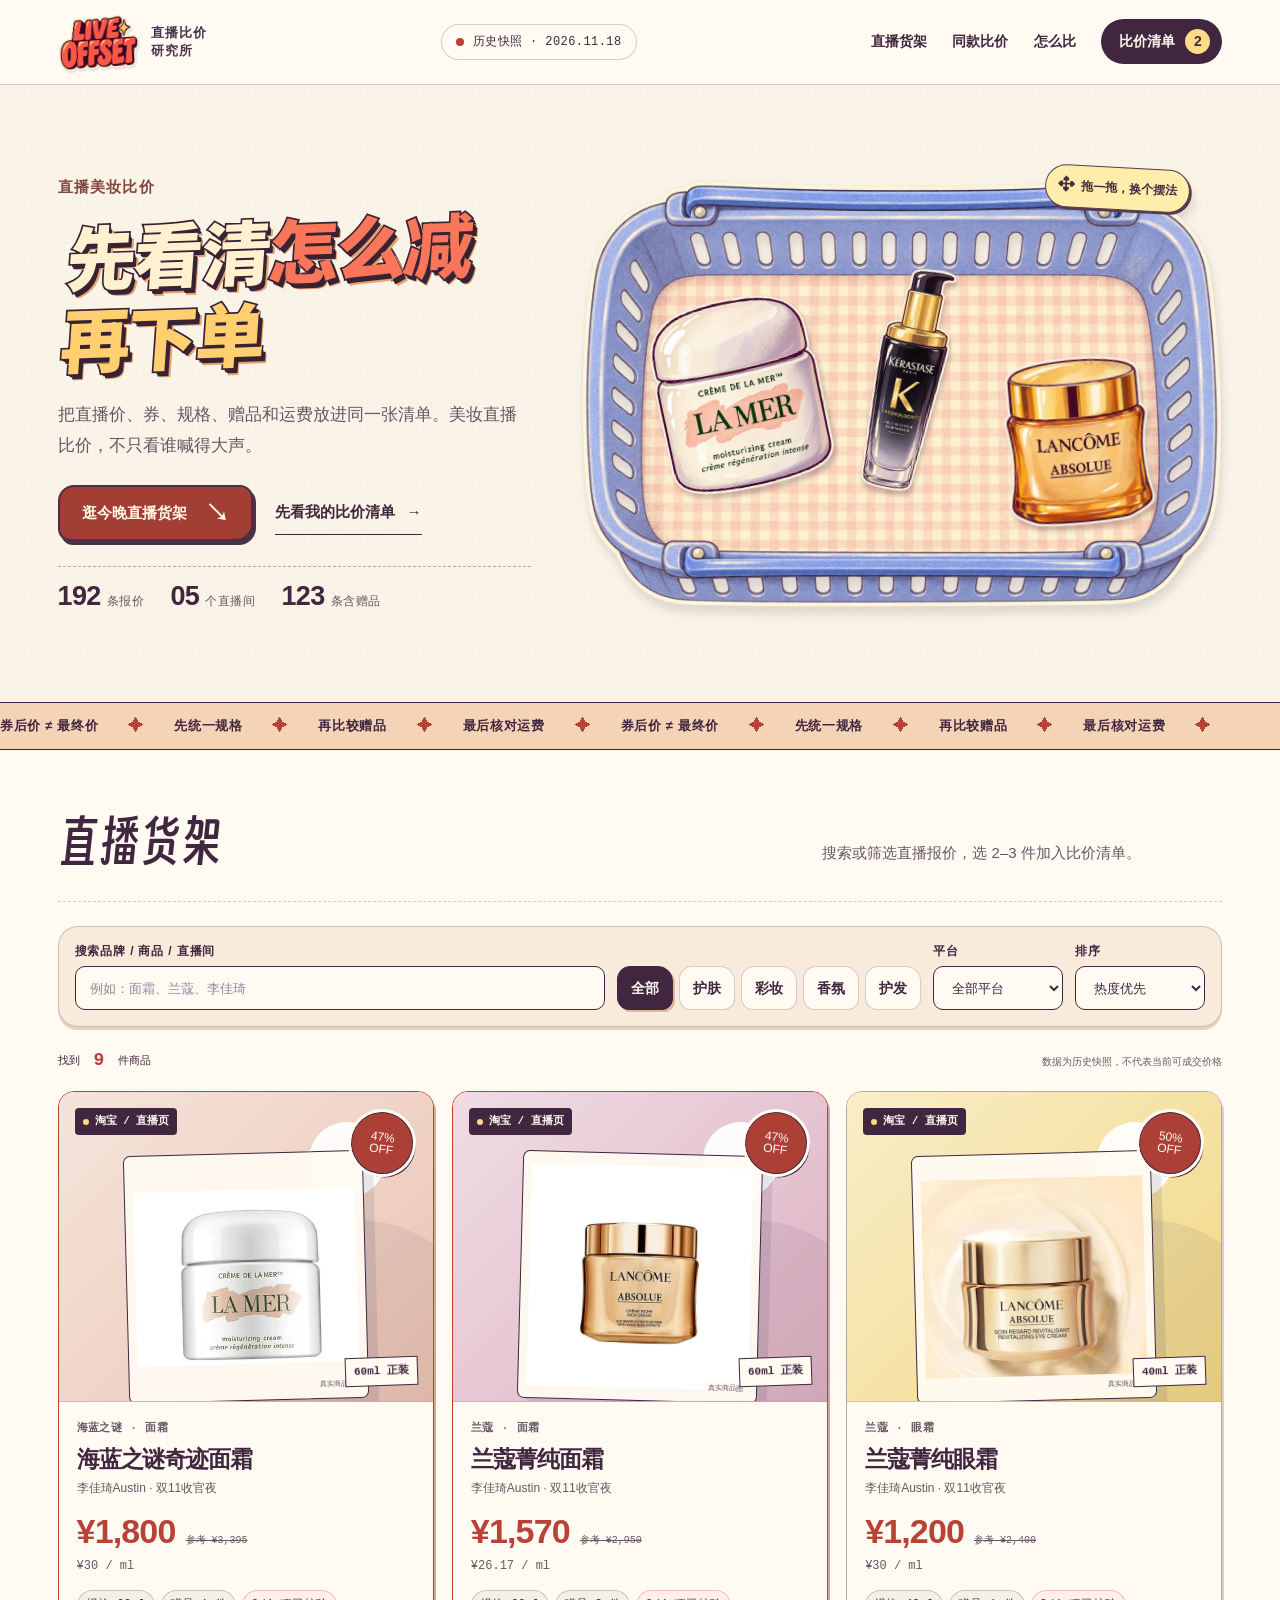
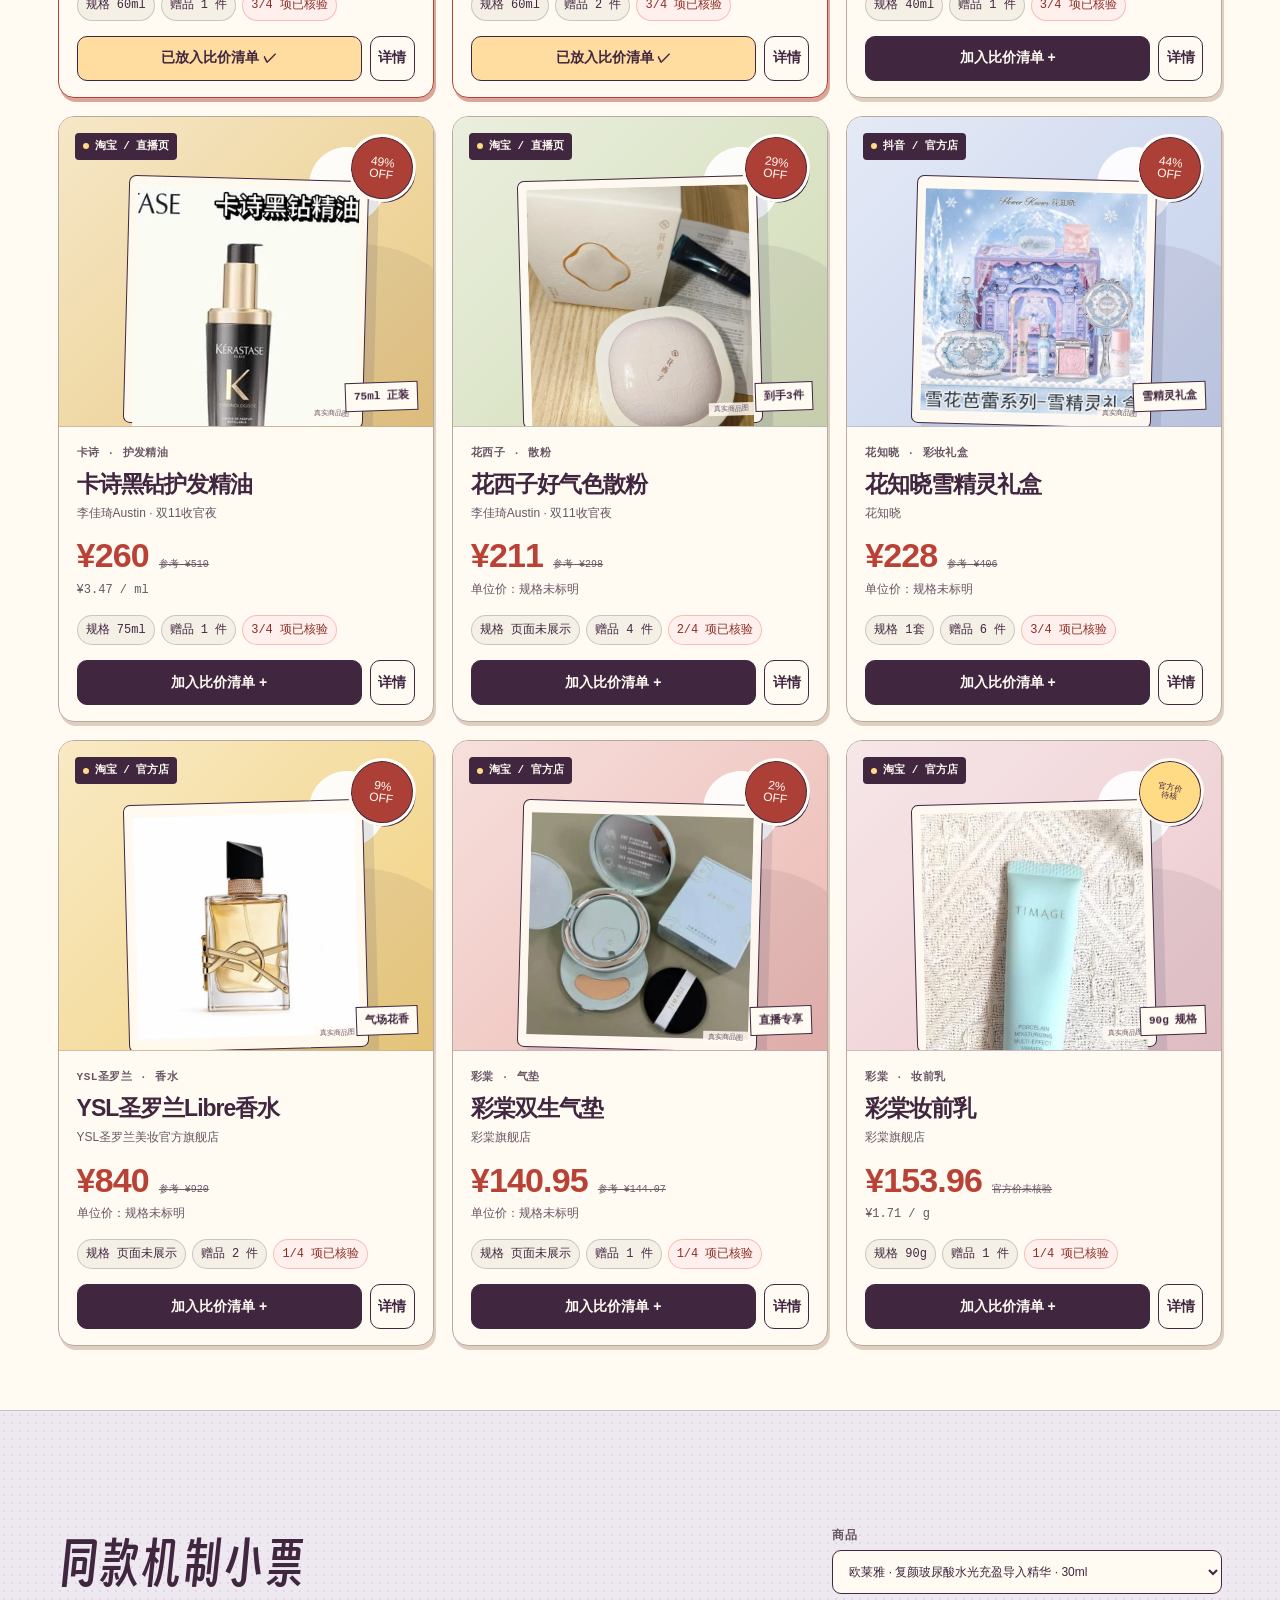
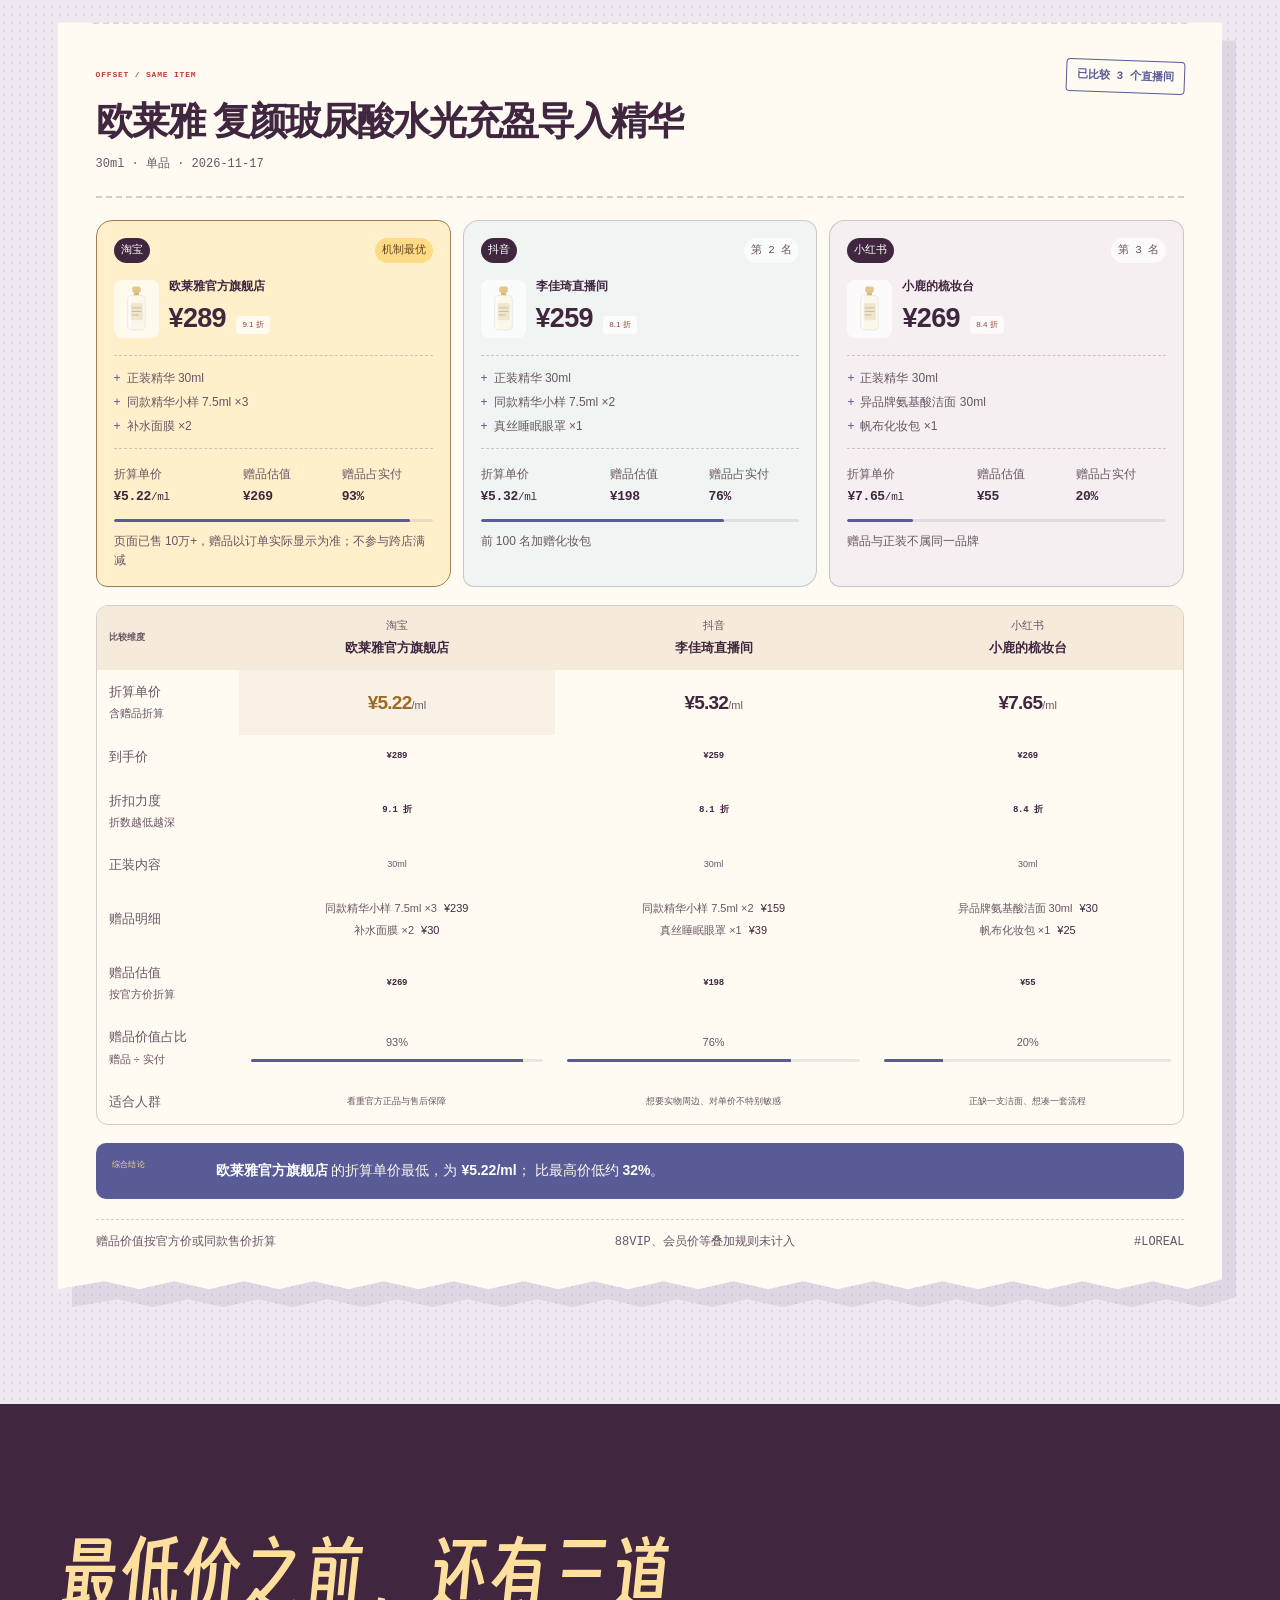
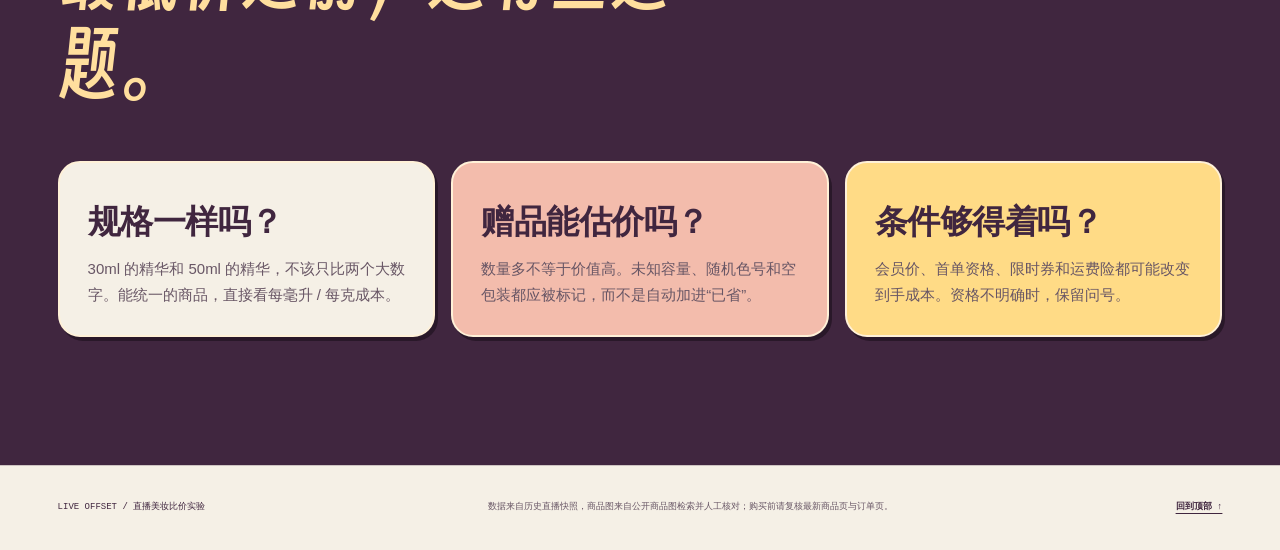
==== commit 8bf89be9: "Refresh LIVE OFFSET with an illustrated basket and comic headline" ====
--- a/index.html
+++ b/index.html
@@ -8,7 +8,7 @@
       content="直播美妆商品比价原型：把到手价、规格、赠品、运费和直播机制放在同一张清单里。"
     />
     <title>LIVE OFFSET｜直播美妆比价</title>
-    <link rel="stylesheet" href="./styles.css?v=20261124-8" />
+    <link rel="stylesheet" href="./styles.css?v=20261124-15" />
   </head>
   <body>
     <a class="skip-link" href="#offers">跳到直播货架</a>
@@ -125,16 +125,16 @@
 
     <header class="site-header">
       <a class="wordmark" href="#top" aria-label="LIVE OFFSET 首页">
-        <span class="wordmark-main">LIVE<br />OFFSET</span>
-        <span class="wordmark-sub">直播比价研究所</span>
+        <img class="brand-sticker" src="./assets/tray-stickers/wordmark.webp" alt="LIVE OFFSET" width="81" height="54" />
+        <span class="wordmark-sub"><span>直播比价</span><span>研究所</span></span>
       </a>
       <p class="snapshot-pill" role="status">
         <span class="pulse-dot" aria-hidden="true"></span>
         历史快照 · 2026.11.18
       </p>
       <nav class="main-nav" aria-label="主要导航">
-        <a href="#offers">今晚货架</a>
-        <a href="#mechanism">同款机制</a>
+        <a href="#offers">直播货架</a>
+        <a href="#mechanism">同款比价</a>
         <a href="#method">怎么比</a>
         <button class="compare-launch" type="button" data-open-compare>
           比价清单
@@ -146,11 +146,9 @@
     <main id="top">
       <section class="hero" aria-labelledby="hero-title">
         <div class="hero-copy reveal">
-          <p class="eyebrow"><span>BEAUTY LIVE / 01</span> 别让倒计时替你算账</p>
+          <p class="hero-category">直播美妆比价</p>
           <h1 id="hero-title">
-            先看清
-            <span class="hero-italic">怎么减</span>
-            <span class="hero-outline">再下单</span>
+            先看清<span class="hero-emphasis">怎么减</span><br /><span class="hero-last-line">再下单</span>
           </h1>
           <p class="hero-lede">
             把直播价、券、规格、赠品和运费放进同一张清单。美妆直播比价，不只看谁喊得大声。
@@ -172,55 +170,16 @@
           </dl>
         </div>
 
-        <div class="hero-collage reveal" data-draggable-stage aria-label="可拖动的美妆样品陈列">
-          <div class="collage-backdrop" aria-hidden="true">
-            <span class="collage-word">LIVE</span>
-            <span class="collage-sun"></span>
-            <span class="collage-grid"></span>
-          </div>
-
-          <div class="hero-product-grid">
-            <figure class="hero-product compact-product" tabindex="0" data-drag-item aria-label="Byredo Super Cedar 香水，可拖动；聚焦后使用方向键移动">
-              <img class="hero-photo" src="./assets/hero-products/Byredo_SuperCedar.webp" alt="Byredo Super Cedar 香水" width="607" height="900" draggable="false" />
+        <div class="beauty-basket reveal" data-draggable-stage aria-label="装着三张可拖动美妆贴纸的购物篮">
+          <div class="hero-stickers">
+            <figure class="hero-product" tabindex="0" data-drag-item aria-label="海蓝之谜奇迹面霜，可拖动；聚焦后使用方向键移动">
+              <img src="./assets/tray-stickers/tb-t003.webp" alt="海蓝之谜奇迹面霜手绘贴纸" draggable="false" />
             </figure>
-            <figure class="hero-product compact-product" tabindex="0" data-drag-item aria-label="Acqua di Parma Oud and Spice 香水，可拖动；聚焦后使用方向键移动">
-              <img class="hero-photo" src="./assets/hero-products/AcquaDiParma_OudSpice.webp" alt="Acqua di Parma Oud and Spice 香水" width="451" height="900" draggable="false" />
+            <figure class="hero-product" tabindex="0" data-drag-item aria-label="卡诗黑钻护发精油，可拖动；聚焦后使用方向键移动">
+              <img src="./assets/tray-stickers/tb-t031.webp" alt="卡诗黑钻护发精油手绘贴纸" draggable="false" />
             </figure>
-            <figure class="hero-product compact-product" tabindex="0" data-drag-item aria-label="Celine Reptile 香水，可拖动；聚焦后使用方向键移动">
-              <img class="hero-photo" src="./assets/hero-products/Celine_Reptile.webp" alt="Celine Reptile 香水" width="405" height="900" draggable="false" />
-            </figure>
-            <figure class="hero-product compact-product" tabindex="0" data-drag-item aria-label="Le Labo The Noir 29 香水，可拖动；聚焦后使用方向键移动">
-              <img class="hero-photo" src="./assets/hero-products/LeLabo_TheNoir29.webp" alt="Le Labo The Noir 29 香水" width="400" height="900" draggable="false" />
-            </figure>
-            <figure class="hero-product compact-product" tabindex="0" data-drag-item aria-label="Polo Earth Ralph Lauren 香水，可拖动；聚焦后使用方向键移动">
-              <img class="hero-photo" src="./assets/hero-products/PoloEarth_RalphLauren.webp" alt="Polo Earth Ralph Lauren 香水" width="447" height="900" draggable="false" />
-            </figure>
-            <figure class="hero-product compact-product" tabindex="0" data-drag-item aria-label="Estée Lauder Futurist 妆前乳，可拖动；聚焦后使用方向键移动">
-              <img class="hero-photo" src="./assets/hero-products/EsteeLauder_Futurist_Primer.webp" alt="Estée Lauder Futurist 妆前乳" width="261" height="900" draggable="false" />
-            </figure>
-            <figure class="hero-product compact-product" tabindex="0" data-drag-item aria-label="YSL 黑色气垫，可拖动；聚焦后使用方向键移动">
-              <img class="hero-photo" src="./assets/hero-products/YSL_Black_Cushion.webp" alt="YSL 黑色气垫" width="720" height="729" draggable="false" />
-            </figure>
-            <figure class="hero-product compact-product" tabindex="0" data-drag-item aria-label="YSL 粉色气垫，可拖动；聚焦后使用方向键移动">
-              <img class="hero-photo" src="./assets/hero-products/YSL_Pink_Cushion.webp" alt="YSL 粉色气垫" width="720" height="864" draggable="false" />
-            </figure>
-            <figure class="hero-product compact-product" tabindex="0" data-drag-item aria-label="Bobbi Brown 唇釉，可拖动；聚焦后使用方向键移动">
-              <img class="hero-photo" src="./assets/hero-products/BobbiBrown_Lip.webp" alt="Bobbi Brown 唇釉" width="196" height="900" draggable="false" />
-            </figure>
-            <figure class="hero-product compact-product" tabindex="0" data-drag-item aria-label="NARS 唇膏，可拖动；聚焦后使用方向键移动">
-              <img class="hero-photo" src="./assets/hero-products/NARS_Lipstick.webp" alt="NARS 唇膏" width="157" height="900" draggable="false" />
-            </figure>
-            <figure class="hero-product compact-product" tabindex="0" data-drag-item aria-label="兰蔻唇膏，可拖动；聚焦后使用方向键移动">
-              <img class="hero-photo" src="./assets/hero-products/Lancome_Lipstick.webp" alt="兰蔻唇膏" width="354" height="900" draggable="false" />
-            </figure>
-            <figure class="hero-product compact-product" tabindex="0" data-drag-item aria-label="YSL 心形唇膏，可拖动；聚焦后使用方向键移动">
-              <img class="hero-photo" src="./assets/hero-products/YSL_Heart_Lipstick.webp" alt="YSL 心形唇膏" width="320" height="900" draggable="false" />
-            </figure>
-            <figure class="hero-product compact-product" tabindex="0" data-drag-item aria-label="CPB 遮瑕笔，可拖动；聚焦后使用方向键移动">
-              <img class="hero-photo" src="./assets/hero-products/CPB_Concealer.webp" alt="CPB 遮瑕笔" width="178" height="900" draggable="false" />
-            </figure>
-            <figure class="hero-product compact-product" tabindex="0" data-drag-item aria-label="NARS 调色隔离，可拖动；聚焦后使用方向键移动">
-              <img class="hero-photo" src="./assets/hero-products/NARS_ToneUp_Veil.webp" alt="NARS 调色隔离" width="207" height="900" draggable="false" />
+            <figure class="hero-product" tabindex="0" data-drag-item aria-label="兰蔻菁纯面霜，可拖动；聚焦后使用方向键移动">
+              <img src="./assets/tray-stickers/tb-t007.webp" alt="兰蔻菁纯面霜手绘贴纸" draggable="false" />
             </figure>
           </div>
 
@@ -247,11 +206,10 @@
       <section class="catalog" id="offers" aria-labelledby="offers-title">
         <header class="section-heading reveal">
           <div>
-            <p class="eyebrow">LIVE SHELF / 02</p>
-            <h2 id="offers-title">今晚的直播货架</h2>
+            <h2 id="offers-title">直播货架</h2>
           </div>
           <p class="section-intro">
-            从货架挑 2–3 件放进比价清单。低价会被看见，缺失的信息也不会藏起来。
+            搜索或筛选直播报价，选 2–3 件加入比价清单。
           </p>
         </header>
 
@@ -329,7 +287,6 @@
       <section class="mechanism-section" id="mechanism" aria-labelledby="mechanism-title">
         <header class="mechanism-heading reveal">
           <div>
-            <p class="eyebrow">SAME ITEM / LIVE</p>
             <h2 id="mechanism-title">同款机制小票</h2>
           </div>
           <label class="mechanism-select">
@@ -342,22 +299,18 @@
 
       <section class="method" id="method" aria-labelledby="method-title">
         <header class="method-heading reveal">
-          <p class="eyebrow">HOW TO OFFSET / 03</p>
           <h2 id="method-title">最低价之前，还有三道题。</h2>
         </header>
         <div class="method-grid">
           <article class="method-card reveal">
-            <span class="method-index">01</span>
             <h3>规格一样吗？</h3>
             <p>30ml 的精华和 50ml 的精华，不该只比两个大数字。能统一的商品，直接看每毫升 / 每克成本。</p>
           </article>
           <article class="method-card reveal">
-            <span class="method-index">02</span>
             <h3>赠品能估价吗？</h3>
             <p>数量多不等于价值高。未知容量、随机色号和空包装都应被标记，而不是自动加进“已省”。</p>
           </article>
           <article class="method-card reveal">
-            <span class="method-index">03</span>
             <h3>条件够得着吗？</h3>
             <p>会员价、首单资格、限时券和运费险都可能改变到手成本。资格不明确时，保留问号。</p>
           </article>
@@ -391,10 +344,10 @@
     </dialog>
 
     <div class="toast-region" aria-live="polite" aria-atomic="true" id="toastRegion"></div>
-    <div class="cursor-follower" aria-hidden="true"><span>拖 / 看</span></div>
+
 
     <script src="./assets/data-v4.js"></script>
     <script type="module" src="./mechanism.js"></script>
-    <script type="module" src="./app.js"></script>
+    <script type="module" src="./app.js?v=hero-stickers"></script>
   </body>
 </html>
--- a/styles.css
+++ b/styles.css
@@ -1,17 +1,33 @@
+@font-face {
+  font-family: "Smiley Sans";
+  src: url("./assets/fonts/SmileySans-Oblique.woff2") format("woff2");
+  font-weight: 400;
+  font-display: swap;
+}
+
+@font-face {
+  font-family: "Noto Sans SC Hero";
+  src: url("./assets/fonts/NotoSansSC-hero-900.ttf") format("truetype");
+  font-weight: 900;
+  font-display: swap;
+}
+
 :root {
   --paper: #f5f0e6;
   --paper-deep: #ebe2d3;
   --white: #fffaf2;
-  --ink: #17224d;
-  --ink-soft: #4f5775;
-  --cobalt: #405ba9;
+  --ink: #40263f;
+  --ink-soft: #685665;
+  --cobalt: #585b95;
+  --blue: var(--cobalt);
   --sky: #dce8f1;
-  --red: #f0523f;
+  --red: #b94237;
   --red-deep: #ba3429;
-  --pink: #f1c5c8;
-  --acid: #dbe985;
-  --gold: #e9c760;
-  --line: rgba(23, 34, 77, 0.22);
+  --pink: #f3bcac;
+  --acid: #ffdb86;
+  --gold: #efbf57;
+  --line: rgba(64, 38, 63, 0.22);
+  --heading-font: "Smiley Sans", "Microsoft YaHei", sans-serif;
   --display: "Arial Black", "Microsoft YaHei", "PingFang SC", sans-serif;
   --body: "Arial", "Microsoft YaHei", "PingFang SC", sans-serif;
   --mono: "Courier New", "Microsoft YaHei", monospace;
@@ -82,7 +98,7 @@
 input:focus-visible,
 select:focus-visible,
 [tabindex="0"]:focus-visible {
-  outline: 4px solid var(--acid);
+  outline: 3px solid #3155a1;
   outline-offset: 4px;
 }
 
@@ -3226,6 +3242,204 @@
   }
 }
 
+.brand-sticker {
+  width: 81px;
+  height: auto;
+  transform: rotate(-4deg);
+  filter: drop-shadow(1px 2px 0 #512f431d);
+}
+.wordmark-sub {
+  max-width: 4em;
+  color: #49334b;
+  font: 750 13px/1.35 var(--body);
+}
+.hero {
+  grid-template-columns: minmax(0, .85fr) minmax(0, 1.15fr);
+  min-height: auto;
+  gap: clamp(24px, 4vw, 64px);
+  padding-block: clamp(50px, 7vw, 105px);
+  background: radial-gradient(#a67c691b .9px, transparent 1px) 0 0 / 7px 7px, #faf3e7;
+}
+.hero-category {
+  margin: 0 0 17px;
+  font-weight: 800;
+  color: #82473f;
+  letter-spacing: .12em;
+}
+.hero h1 {
+  --comic-ink: #382335;
+  max-width: none;
+  font: 900 clamp(48px, 5.45vw, 94px)/1.18 "Noto Sans SC Hero", var(--body);
+  letter-spacing: -.035em;
+  color: #fff1cf;
+  -webkit-text-stroke: .048em var(--comic-ink);
+  paint-order: stroke fill;
+  text-shadow: .02em .025em var(--comic-ink), .04em .05em var(--comic-ink),
+    .06em .075em var(--comic-ink), .082em .095em #e6a270;
+  transform: rotate(-2deg) skewX(-6deg);
+  transform-origin: left bottom;
+}
+.hero-emphasis { color: #fa765a; }
+.hero-last-line { color: #ffcf70; }
+.hero-lede { margin-top: 20px; }
+.hero-actions { margin-top: 23px; }
+.hero-actions .primary-button {
+  color: #fff9e7;
+  background: #a33e34;
+  border-color: #493044;
+  border-radius: 16px 13px 17px 12px;
+  box-shadow: 3px 4px 0 #493044;
+}
+.hero-stats { border-top: 1px dashed #b7a99e; padding-top: 13px; margin-top: 25px; }
+.beauty-basket {
+  position: relative;
+  width: 100%;
+  aspect-ratio: 3 / 2;
+  align-self: center;
+  isolation: isolate;
+  background: url("./assets/tray-stickers/basket.webp") center / contain no-repeat;
+  filter: drop-shadow(2px 8px 4px #463a4924);
+}
+.beauty-basket .drag-hint {
+  top: -13px;
+  right: 5%;
+  color: #422c42;
+  background: #ffedab;
+  box-shadow: 2px 2px 0 #553c4c;
+  border-color: #553c4c;
+  transform: rotate(3deg);
+  font-size: 12px;
+}
+.hero-stickers .hero-product {
+  margin: 0;
+  width: 34%;
+  height: 52%;
+  top: 24%;
+  left: 8%;
+  transform: rotate(-12deg);
+  touch-action: none;
+  filter: drop-shadow(2px 5px 2px #49314142);
+}
+.hero-stickers .hero-product:nth-child(2) {
+  top: 13%;
+  left: 38%;
+  width: 26%;
+  height: 68%;
+  transform: rotate(12deg);
+}
+.hero-stickers .hero-product:nth-child(3) {
+  top: 38%;
+  left: 63%;
+  width: 29%;
+  height: 47%;
+  transform: rotate(-5deg);
+}
+@media (max-width: 900px) {
+  .hero { grid-template-columns: 1fr; }
+  .beauty-basket { max-width: 680px; justify-self: center; }
+}
+@media (max-width: 660px) {
+  .hero { gap: 34px; padding-block: 33px; }
+  .hero h1 { font-size: clamp(40px, 10.8vw, 64px); }
+  .brand-sticker { width: 66px; }
+  .beauty-basket .drag-hint { padding: 3px 8px; font-size: 10px; }
+}
+.hero-stickers img {
+  display: block;
+  width: 100%;
+  height: 100%;
+  object-fit: contain;
+  pointer-events: none;
+}
+
+.site-header { background: var(--white); min-height: 72px; }
+.catalog { padding-block: clamp(42px,5vw,80px); background: var(--white); }
+.catalog .section-heading h2, .mechanism-heading h2 { font-size: clamp(34px,4vw,58px); line-height: 1.1; }
+.catalog-layout--single { grid-template-columns: minmax(0,1fr); }
+.offer-card { border-color: #c1baaf; border-radius: 16px; box-shadow: 0 4px 0 #ddd6cb; }
+.offer-title { min-height: 0; }
+.offer-room, .offer-unit, .offer-fact { font-size: 12px; }
+.offer-card.is-selected { box-shadow: 0 4px 0 #d89987; }
+.mechanism-section { background: #e6ebf0; }
+.mechanism-paper-head p, .ticket-bundle, .ticket-note, .ticket-metrics dt, .mechanism-paper-foot { font-size: 12px; }
+.ticket-rank, .ticket-platform, .mechanism-stamp { font-size: 11px; }
+@media (min-width: 1050px) {
+  .catalog-layout--single .product-grid { grid-template-columns: repeat(3,minmax(0,1fr)); }
+}
+@media (min-width: 661px) and (max-width: 1049px) {
+  .catalog-layout--single .product-grid { grid-template-columns: repeat(2,minmax(0,1fr)); }
+}
+/* The condensed display face is reserved for editorial headings. */
+.section-heading h2, .mechanism-heading h2, .method h2 {
+  font-family: var(--heading-font);
+  font-weight: 400;
+  font-synthesis: none;
+  letter-spacing: .005em;
+  line-height: 1.16;
+}
+.method-card h3, .modal-header h2, .receipt-title-row h3 {
+  font-family: var(--body);
+  font-weight: 700;
+  letter-spacing: -.015em;
+  line-height: 1.25;
+}
+.hero-category, .wordmark-sub, .main-nav a, .compare-launch, .hero-actions a,
+.hero-actions button, .drag-hint, .filter-chip, .compare-toggle, .details-button {
+  font-family: var(--body);
+  font-weight: 700;
+}
+.wordmark-sub { flex-shrink: 0; max-width: none; font-size: 13px; line-height: 1.35; }
+.wordmark-sub span { display: block; }
+.main-nav a, .compare-launch, .filter-chip, .compare-toggle, .details-button { font-size: 14px; }
+.hero-actions a, .hero-actions button { font-size: 15px; }
+.hero-category { font-size: 15px; letter-spacing: .08em; }
+.hero-stats dt {
+  font: 700 27px/1.2 var(--body);
+  font-variant-numeric: tabular-nums;
+  letter-spacing: -.025em;
+}
+.hero-stats dd { font: 12px/1.35 var(--body); }
+.ticker { background: #f5d3b6; }
+.ticker-track span { font: 600 13px/1.4 var(--body); }
+.section-heading { border-bottom: 1px dashed var(--line); }
+.filter-shell { background: #f8ebdb; box-shadow: 0 3px 0 #e1d2c2; }
+.filter-chip { background: var(--white); border-radius: 13px 15px 11px 12px; }
+.filter-chip.is-active { background: var(--ink); border-color: var(--ink); box-shadow: 2px 2px 0 #e5b69a; }
+.search-field > span, .select-field > span, .mechanism-select > span,
+.insight-box span, .detail-price-cell span { font: 700 12px/1.4 var(--body); }
+.offer-card { border-color: #bca99e; box-shadow: 2px 4px 0 #decfc1; }
+.offer-card.is-selected { border-color: var(--red); box-shadow: 2px 4px 0 #daa69a; }
+.offer-saving { outline: 3px solid var(--white); }
+.offer-saving:not(.is-unknown) { background: #ac4037; }
+.compare-toggle[aria-pressed="true"] { background: #ffdca0; }
+.offer-kicker, .offer-platform, .offer-variant { font-size: 11px; }
+.offer-price, .ticket-product strong, .insight-box strong, .table-price,
+.detail-price-cell strong, .ticket-metrics dd, .mechanism-table .table-value {
+  font-variant-numeric: lining-nums tabular-nums;
+  letter-spacing: -.025em;
+}
+.mechanism-section {
+  background: radial-gradient(#7c608a1f .8px, transparent 1px) 0 0 / 8px 8px, #eee8f1;
+}
+.mechanism-ticket { border-radius: 16px 13px 17px 11px; }
+.mechanism-ticket.is-best { background: #fff0cb; border-color: #a07d54; }
+.mechanism-ticket.is-best .ticket-rank { color: #654422; }
+.mechanism-table thead th { background: #f6eadb; }
+.mechanism-table thead strong, .mechanism-table tbody th, .ticket-metrics dd { font-size: 13px; }
+.mechanism-table thead span, .mechanism-table tbody td span, .ticket-metrics small,
+.mechanism-table tbody th small { font-size: 11px; }
+.mechanism-table tbody th small { color: var(--ink-soft); }
+.mechanism-summary p { font-size: 14px; }
+.method h2 { color: #ffdf9e; }
+.method-card { min-height: auto; border: 2px solid #fff1d8; box-shadow: 3px 4px 0 #291829; }
+.method-card h3 { margin: 10px 0 14px; }
+.method-card p { color: var(--ink-soft); font-size: 15px; }
+.modal { background: var(--white); }
+.modal-header { border-bottom: 1px dashed var(--line); }
+.insight-box { background: #fbf0df; }
+@media (max-width: 900px) {
+  .site-header { grid-template-columns: 1fr auto; }
+}
 @media (prefers-reduced-motion: reduce) {
   html {
     scroll-behavior: auto;
